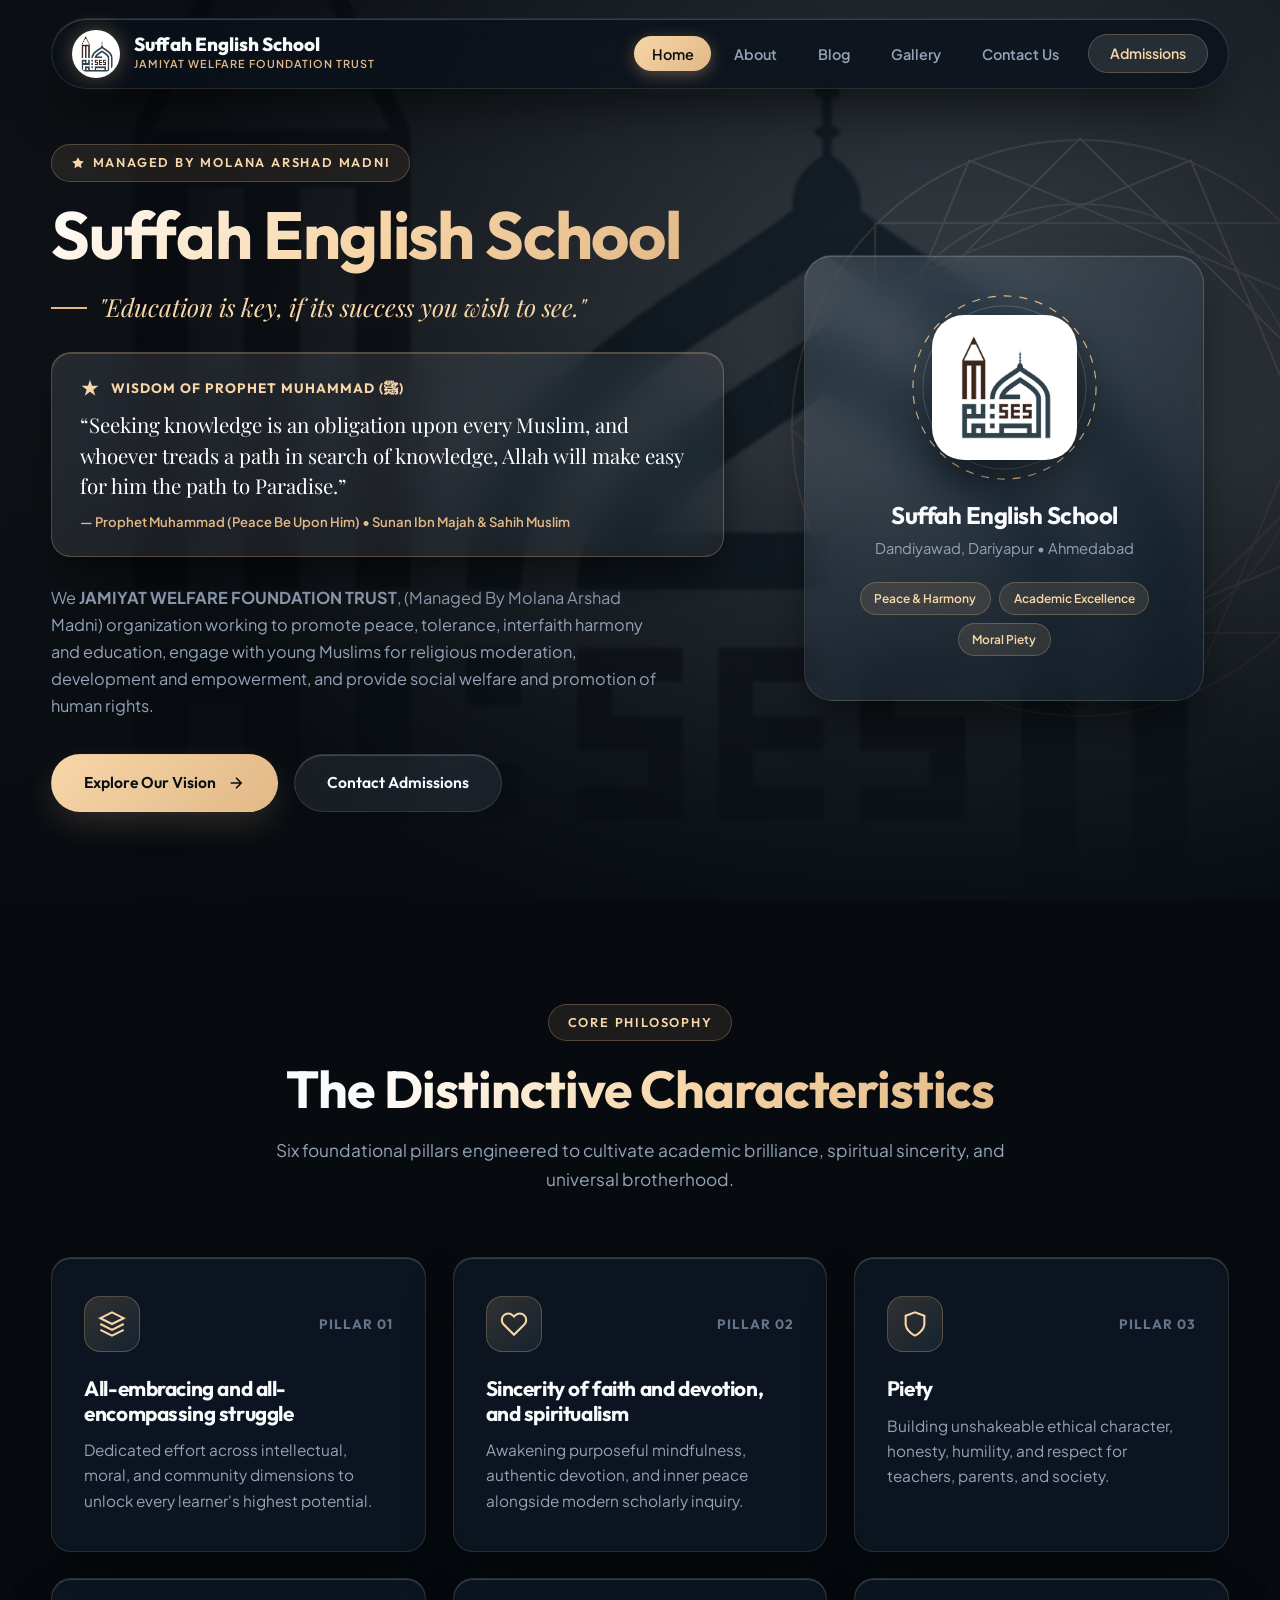
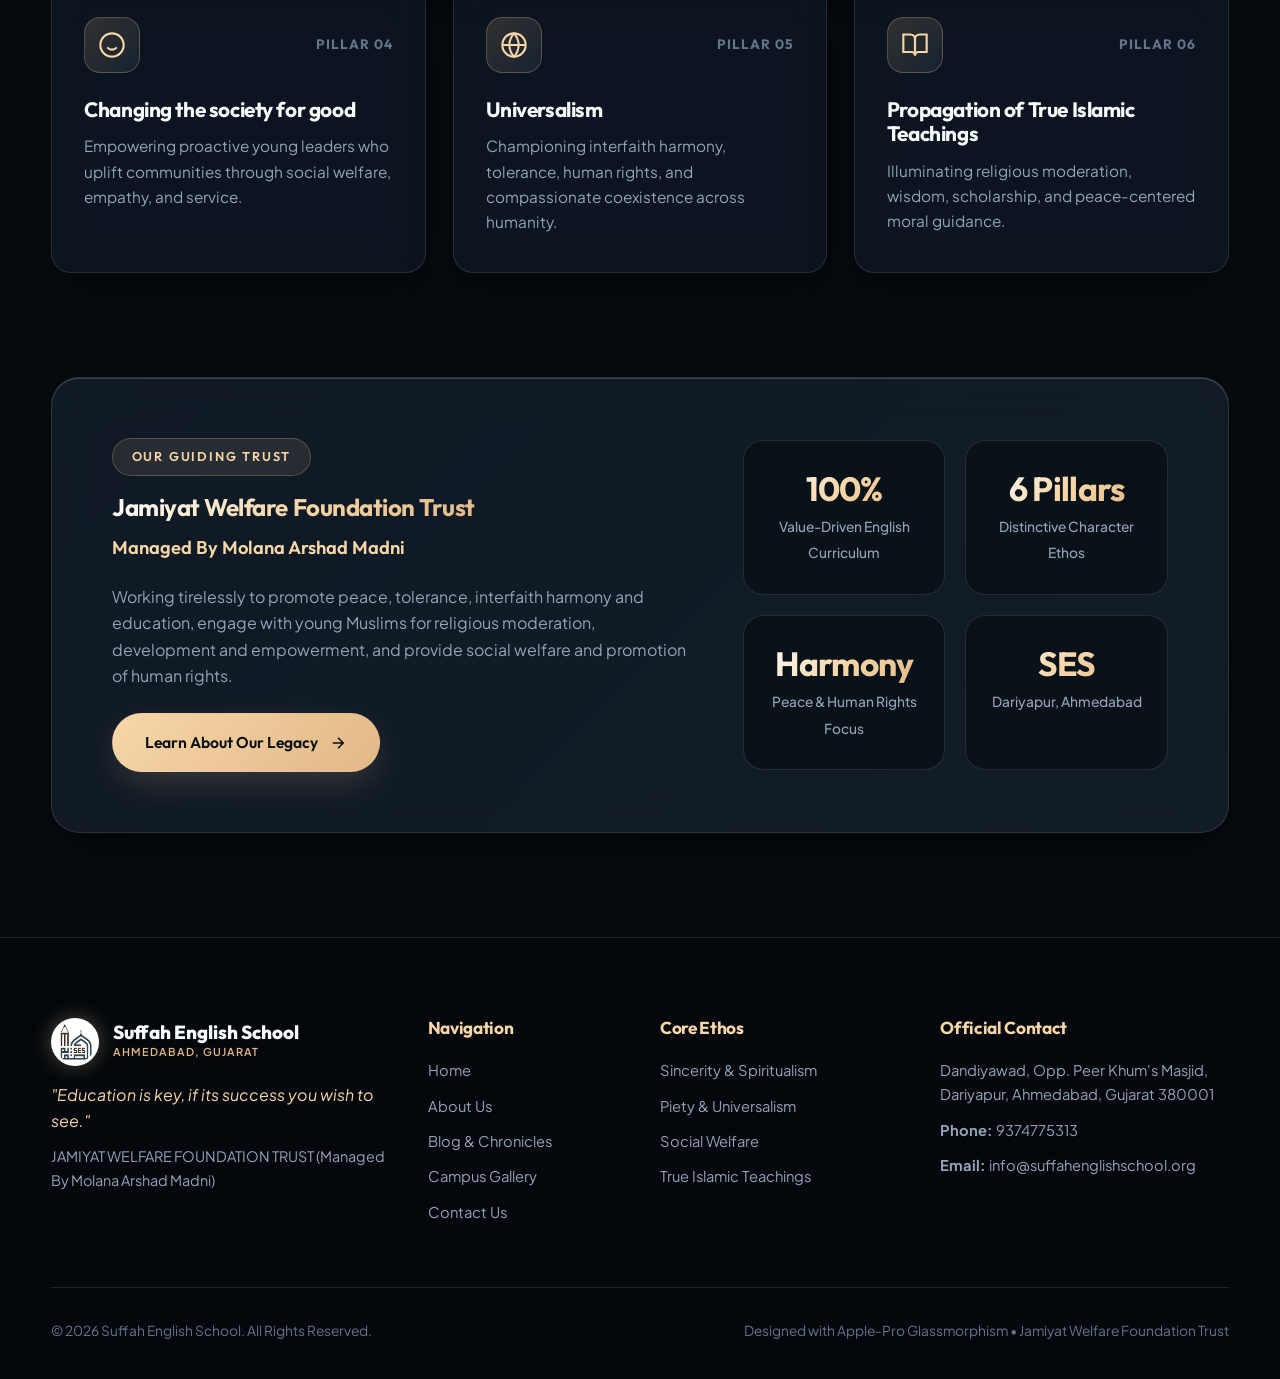
==== index.html @ 0a2c33a2 "first commit for demo" ====
<!DOCTYPE html>
<html lang="en">
<head>
  <meta charset="UTF-8" />
  <meta name="viewport" content="width=device-width, initial-scale=1.0" />
  <title>Suffah English School | Education is Key</title>
  <link rel="stylesheet" href="style.css" />
</head>
<body>

  <!-- Floating Apple-Pro Glass Island Header -->
  <header class="site-header">
    <div class="container">
      <nav class="nav-island">
        <a href="index.html" class="brand-logo">
          <div class="logo-frame">
            <img src="Logo.jpg" alt="Suffah English School Logo" />
          </div>
          <div class="brand-text">
            <span class="brand-name">Suffah English School</span>
            <span class="brand-tagline">Jamiyat Welfare Foundation Trust</span>
          </div>
        </a>

        <button class="hamburger" aria-label="Toggle Menu" aria-expanded="false">
          <span class="bar"></span>
          <span class="bar"></span>
          <span class="bar"></span>
        </button>

        <ul class="nav-menu">
          <li><a href="index.html" class="nav-link active">Home</a></li>
          <li><a href="about.html" class="nav-link">About</a></li>
          <li><a href="blog.html" class="nav-link">Blog</a></li>
          <li><a href="gallery.html" class="nav-link">Gallery</a></li>
          <li><a href="contact.html" class="nav-link">Contact Us</a></li>
          <li><a href="contact.html" class="nav-cta">Admissions</a></li>
        </ul>
      </nav>
    </div>
  </header>

  <!-- 4K Video Hero Section with Prophet Muhammad (ﷺ) Hadith -->
  <section class="hero-pro">
    <div class="hero-video-wrapper">
      <video class="hero-video" autoplay muted loop playsinline poster="Logo.jpg">
        <!-- High-definition atmospheric architectural/learning background video -->
        <source src="https://assets.mixkit.co/videos/preview/mixkit-student-turning-the-pages-of-a-book-in-the-library-4918-large.mp4" type="video/mp4" />
      </video>
      <div class="hero-video-overlay"></div>
    </div>

    <!-- Animated Sacred Islamic Geometric SVG Mandala -->
    <svg class="hero-svg-mandala" viewBox="0 0 200 200" fill="none" xmlns="http://www.w3.org/2000/svg">
      <g stroke="url(#goldGrad)" stroke-width="0.6">
        <circle cx="100" cy="100" r="90" />
        <circle cx="100" cy="100" r="70" />
        <rect x="36" y="36" width="128" height="128" transform="rotate(0 100 100)" />
        <rect x="36" y="36" width="128" height="128" transform="rotate(45 100 100)" />
        <rect x="36" y="36" width="128" height="128" transform="rotate(22.5 100 100)" />
        <rect x="36" y="36" width="128" height="128" transform="rotate(67.5 100 100)" />
        <circle cx="100" cy="100" r="38" />
      </g>
      <defs>
        <linearGradient id="goldGrad" x1="0" y1="0" x2="200" y2="200" gradientUnits="userSpaceOnUse">
          <stop stop-color="#F7D6A8" />
          <stop offset="1" stop-color="#43281C" />
        </linearGradient>
      </defs>
    </svg>

    <div class="container hero-container">
      <!-- Left Hero Content -->
      <div class="hero-content reveal">
        <span class="pro-badge">
          <svg width="14" height="14" viewBox="0 0 24 24" fill="currentColor"><path d="M12 2L15.09 8.26L22 9.27L17 14.14L18.18 21.02L12 17.77L5.82 21.02L7 14.14L2 9.27L8.91 8.26L12 2Z"/></svg>
          Managed By Molana Arshad Madni
        </span>

        <h1><span class="text-gradient-gold">Suffah English School</span></h1>
        <div class="hero-slogan">"Education is key, if its success you wish to see."</div>

        <!-- Prophet Muhammad (ﷺ) Glass Quote Showcase -->
        <div class="hadith-glass-card">
          <div class="hadith-header">
            <svg viewBox="0 0 24 24"><path d="M12 2l2.4 7.2h7.6l-6 4.8 2.4 7.2-6.4-4.8-6.4 4.8 2.4-7.2-6-4.8h7.6z"/></svg>
            Wisdom of Prophet Muhammad (ﷺ)
          </div>
          <blockquote class="hadith-quote">
            “Seeking knowledge is an obligation upon every Muslim, and whoever treads a path in search of knowledge, Allah will make easy for him the path to Paradise.”
          </blockquote>
          <div class="hadith-source">— Prophet Muhammad (Peace Be Upon Him) • Sunan Ibn Majah & Sahih Muslim</div>
        </div>

        <p class="hero-description">
          We <strong>JAMIYAT WELFARE FOUNDATION TRUST</strong>, (Managed By Molana Arshad Madni) organization working to promote peace, tolerance, interfaith harmony and education, engage with young Muslims for religious moderation, development and empowerment, and provide social welfare and promotion of human rights.
        </p>

        <div class="hero-actions">
          <a href="about.html" class="btn btn-gold">
            Explore Our Vision
            <svg viewBox="0 0 24 24" fill="none" stroke="currentColor" stroke-width="2"><path d="M5 12h14M12 5l7 7-7 7"/></svg>
          </a>
          <a href="contact.html" class="btn btn-glass">Contact Admissions</a>
        </div>
      </div>

      <!-- Right 3D Interactive Glass Emblem Card -->
      <div class="hero-visual-wrap reveal">
        <div class="pro-3d-card">
          <div class="emblem-halo">
            <svg class="emblem-ring-svg" viewBox="0 0 200 200" fill="none">
              <circle cx="100" cy="100" r="92" stroke="#E2B887" stroke-width="1.2" stroke-dasharray="8 8" />
              <circle cx="100" cy="100" r="82" stroke="rgba(255,255,255,0.2)" stroke-width="1" />
            </svg>
            <div class="emblem-logo-box">
              <img src="Logo.jpg" alt="Suffah English School Official Emblem" />
            </div>
          </div>
          <h3>Suffah English School</h3>
          <p>Dandiyawad, Dariyapur • Ahmedabad</p>
          <div class="pro-pill-row">
            <span class="pro-mini-pill">Peace & Harmony</span>
            <span class="pro-mini-pill">Academic Excellence</span>
            <span class="pro-mini-pill">Moral Piety</span>
          </div>
        </div>
      </div>
    </div>
  </section>

  <!-- Bento Grid: The 6 Distinctive Characteristics -->
  <section class="section-padding">
    <div class="container">
      <div class="section-header reveal">
        <span class="pro-badge">Core Philosophy</span>
        <h2>The <span class="text-gradient-gold">Distinctive Characteristics</span></h2>
        <p>Six foundational pillars engineered to cultivate academic brilliance, spiritual sincerity, and universal brotherhood.</p>
      </div>

      <div class="bento-grid">
        <!-- Card 1 -->
        <div class="bento-card reveal">
          <div>
            <div class="bento-top">
              <div class="svg-icon-box">
                <svg viewBox="0 0 24 24"><path d="M12 2L2 7l10 5 10-5-10-5zM2 17l10 5 10-5M2 12l10 5 10-5"/></svg>
              </div>
              <span class="bento-num">PILLAR 01</span>
            </div>
            <h3>All-embracing and all-encompassing struggle</h3>
            <p>Dedicated effort across intellectual, moral, and community dimensions to unlock every learner's highest potential.</p>
          </div>
        </div>

        <!-- Card 2 -->
        <div class="bento-card reveal">
          <div>
            <div class="bento-top">
              <div class="svg-icon-box">
                <svg viewBox="0 0 24 24"><path d="M20.84 4.61a5.5 5.5 0 0 0-7.78 0L12 5.67l-1.06-1.06a5.5 5.5 0 0 0-7.78 7.78l1.06 1.06L12 21.23l7.78-7.78 1.06-1.06a5.5 5.5 0 0 0 0-7.78z"/></svg>
              </div>
              <span class="bento-num">PILLAR 02</span>
            </div>
            <h3>Sincerity of faith and devotion, and spiritualism</h3>
            <p>Awakening purposeful mindfulness, authentic devotion, and inner peace alongside modern scholarly inquiry.</p>
          </div>
        </div>

        <!-- Card 3 -->
        <div class="bento-card reveal">
          <div>
            <div class="bento-top">
              <div class="svg-icon-box">
                <svg viewBox="0 0 24 24"><path d="M12 22s8-4 8-10V5l-8-3-8 3v7c0 6 8 10 8 10z"/></svg>
              </div>
              <span class="bento-num">PILLAR 03</span>
            </div>
            <h3>Piety</h3>
            <p>Building unshakeable ethical character, honesty, humility, and respect for teachers, parents, and society.</p>
          </div>
        </div>

        <!-- Card 4 -->
        <div class="bento-card reveal">
          <div>
            <div class="bento-top">
              <div class="svg-icon-box">
                <svg viewBox="0 0 24 24"><circle cx="12" cy="12" r="10"/><path d="M8 14s1.5 2 4 2 4-2 4-2M9 9h.01M15 9h.01"/></svg>
              </div>
              <span class="bento-num">PILLAR 04</span>
            </div>
            <h3>Changing the society for good</h3>
            <p>Empowering proactive young leaders who uplift communities through social welfare, empathy, and service.</p>
          </div>
        </div>

        <!-- Card 5 -->
        <div class="bento-card reveal">
          <div>
            <div class="bento-top">
              <div class="svg-icon-box">
                <svg viewBox="0 0 24 24"><circle cx="12" cy="12" r="10"/><line x1="2" y1="12" x2="22" y2="12"/><path d="M12 2a15.3 15.3 0 0 1 4 10 15.3 15.3 0 0 1-4 10 15.3 15.3 0 0 1-4-10 15.3 15.3 0 0 1 4-10z"/></svg>
              </div>
              <span class="bento-num">PILLAR 05</span>
            </div>
            <h3>Universalism</h3>
            <p>Championing interfaith harmony, tolerance, human rights, and compassionate coexistence across humanity.</p>
          </div>
        </div>

        <!-- Card 6 -->
        <div class="bento-card reveal">
          <div>
            <div class="bento-top">
              <div class="svg-icon-box">
                <svg viewBox="0 0 24 24"><path d="M2 3h6a4 4 0 0 1 4 4v14a3 3 0 0 0-3-3H2z"/><path d="M22 3h-6a4 4 0 0 0-4 4v14a3 3 0 0 1 3-3h7z"/></svg>
              </div>
              <span class="bento-num">PILLAR 06</span>
            </div>
            <h3>Propagation of True Islamic Teachings</h3>
            <p>Illuminating religious moderation, wisdom, scholarship, and peace-centered moral guidance.</p>
          </div>
        </div>
      </div>
    </div>
  </section>

  <!-- Foundation Glass Showcase -->
  <section class="section-padding" style="padding-top: 0;">
    <div class="container">
      <div class="trust-glass-panel reveal">
        <div>
          <span class="pro-badge">Our Guiding Trust</span>
          <h2><span class="text-gradient-gold">Jamiyat Welfare Foundation Trust</span></h2>
          <div class="trust-lead">Managed By Molana Arshad Madni</div>
          <p>
            Working tirelessly to promote peace, tolerance, interfaith harmony and education, engage with young Muslims for religious moderation, development and empowerment, and provide social welfare and promotion of human rights.
          </p>
          <a href="about.html" class="btn btn-gold">
            Learn About Our Legacy
            <svg viewBox="0 0 24 24" fill="none" stroke="currentColor" stroke-width="2"><path d="M5 12h14M12 5l7 7-7 7"/></svg>
          </a>
        </div>

        <div class="stats-bento">
          <div class="stat-glass-box">
            <h4 class="text-gradient-gold">100%</h4>
            <span>Value-Driven English Curriculum</span>
          </div>
          <div class="stat-glass-box">
            <h4 class="text-gradient-gold">6 Pillars</h4>
            <span>Distinctive Character Ethos</span>
          </div>
          <div class="stat-glass-box">
            <h4 class="text-gradient-gold">Harmony</h4>
            <span>Peace & Human Rights Focus</span>
          </div>
          <div class="stat-glass-box">
            <h4 class="text-gradient-gold">SES</h4>
            <span>Dariyapur, Ahmedabad</span>
          </div>
        </div>
      </div>
    </div>
  </section>

  <!-- Footer -->
  <footer class="site-footer">
    <div class="container">
      <div class="footer-grid">
        <div>
          <a href="index.html" class="brand-logo" style="margin-bottom: 1rem;">
            <div class="logo-frame">
              <img src="Logo.jpg" alt="Suffah English School Logo" />
            </div>
            <div class="brand-text">
              <span class="brand-name">Suffah English School</span>
              <span class="brand-tagline">Ahmedabad, Gujarat</span>
            </div>
          </a>
          <p style="color: var(--gold-bright); font-style: italic; margin-bottom: 0.65rem;">
            "Education is key, if its success you wish to see."
          </p>
          <p style="color: var(--text-secondary); font-size: 0.9rem;">
            JAMIYAT WELFARE FOUNDATION TRUST (Managed By Molana Arshad Madni)
          </p>
        </div>

        <div class="footer-col">
          <h4>Navigation</h4>
          <ul class="footer-links">
            <li><a href="index.html">Home</a></li>
            <li><a href="about.html">About Us</a></li>
            <li><a href="blog.html">Blog & Chronicles</a></li>
            <li><a href="gallery.html">Campus Gallery</a></li>
            <li><a href="contact.html">Contact Us</a></li>
          </ul>
        </div>

        <div class="footer-col">
          <h4>Core Ethos</h4>
          <ul class="footer-links">
            <li><a href="about.html">Sincerity & Spiritualism</a></li>
            <li><a href="about.html">Piety & Universalism</a></li>
            <li><a href="about.html">Social Welfare</a></li>
            <li><a href="about.html">True Islamic Teachings</a></li>
          </ul>
        </div>

        <div class="footer-col">
          <h4>Official Contact</h4>
          <ul class="footer-contact">
            <li>Dandiyawad, Opp. Peer Khum's Masjid, Dariyapur, Ahmedabad, Gujarat 380001</li>
            <li><strong>Phone:</strong> <a href="tel:9374775313">9374775313</a></li>
            <li><strong>Email:</strong> <a href="mailto:info@suffahenglishschool.org">info@suffahenglishschool.org</a></li>
          </ul>
        </div>
      </div>

      <div class="footer-bottom">
        <span>&copy; 2026 Suffah English School. All Rights Reserved.</span>
        <span>Designed with Apple-Pro Glassmorphism • Jamiyat Welfare Foundation Trust</span>
      </div>
    </div>
  </footer>

  <script src="script.js"></script>
</body>
</html>
---- style.css ----
/* ==========================================================================
   SUFFAH ENGLISH SCHOOL — APPLE PRO GLASSMORPHISM & SVG EDITION (style.css)
   Palette: Deep Obsidian Slate (#070B10), Logo Slate (#2C3E4C),
            Warm Mahogany (#43281C), Liquid Gold (#E2B887)
   ========================================================================== */

@import url('https://fonts.googleapis.com/css2?family=Outfit:wght@300;400;500;600;700;800&family=Plus+Jakarta+Sans:wght@400;500;600;700&family=Playfair+Display:ital,wght@0,600;1,500;1,600&display=swap');

:root {
  /* Core Apple Pro Dark & Brand Palette */
  --bg-obsidian: #070B10;
  --bg-deep-slate: #0D151E;
  --bg-surface: #131E2A;
  --brand-slate: #2C3E4C;
  --brand-brown: #43281C;
  --gold-primary: #E2B887;
  --gold-bright: #F7D6A8;
  --cyan-glow: #38BDF8;

  /* Typography Colors */
  --text-primary: #F8FAFC;
  --text-secondary: #94A3B8;
  --text-muted: #64748B;

  /* Apple Pro Glassmorphism Tokens */
  --glass-bg: rgba(19, 30, 42, 0.55);
  --glass-bg-heavy: rgba(11, 18, 26, 0.82);
  --glass-border: rgba(255, 255, 255, 0.11);
  --glass-border-gold: rgba(226, 184, 135, 0.28);
  --glass-highlight: inset 0 1px 0 0 rgba(255, 255, 255, 0.18);
  --blur-pro: blur(24px) saturate(180%);

  /* Shadows & Radii */
  --shadow-pro: 0 25px 50px -12px rgba(0, 0, 0, 0.65);
  --shadow-gold: 0 12px 35px -5px rgba(226, 184, 135, 0.22);
  --radius-sm: 12px;
  --radius-md: 20px;
  --radius-lg: 28px;
  --radius-pill: 9999px;

  --ease-apple: cubic-bezier(0.16, 1, 0.3, 1);
  --container: 1280px;
}

/* Base Reset */
*, *::before, *::after {
  box-sizing: border-box;
  margin: 0;
  padding: 0;
}

html {
  scroll-behavior: smooth;
  font-size: 16px;
  background-color: var(--bg-obsidian);
  color: var(--text-primary);
}

body {
  font-family: 'Plus Jakarta Sans', -apple-system, BlinkMacSystemFont, sans-serif;
  background-color: var(--bg-obsidian);
  color: var(--text-primary);
  line-height: 1.65;
  overflow-x: hidden;
  min-height: 100vh;
  display: flex;
  flex-direction: column;
  position: relative;
}

/* Ambient Animated Mesh Gradient Background */
body::before {
  content: '';
  position: fixed;
  inset: 0;
  background:
    radial-gradient(circle at 15% 20%, rgba(44, 62, 76, 0.28) 0%, transparent 45%),
    radial-gradient(circle at 85% 75%, rgba(67, 40, 28, 0.28) 0%, transparent 45%),
    radial-gradient(circle at 50% 50%, rgba(226, 184, 135, 0.05) 0%, transparent 60%);
  pointer-events: none;
  z-index: -1;
}

h1, h2, h3, h4, h5, h6 {
  font-family: 'Outfit', sans-serif;
  font-weight: 700;
  line-height: 1.18;
  letter-spacing: -0.02em;
  color: var(--text-primary);
}

a {
  text-decoration: none;
  color: inherit;
  transition: all 0.35s var(--ease-apple);
}

ul {
  list-style: none;
}

img {
  max-width: 100%;
  display: block;
}

.container {
  width: 92%;
  max-width: var(--container);
  margin: 0 auto;
}

.section-padding {
  padding: 6.5rem 0;
  position: relative;
}

/* Metallic Gradient Text Utility */
.text-gradient-gold {
  background: linear-gradient(135deg, #FFFFFF 0%, var(--gold-bright) 50%, var(--gold-primary) 100%);
  -webkit-background-clip: text;
  -webkit-text-fill-color: transparent;
  background-clip: text;
}

/* Section Headers */
.section-header {
  text-align: center;
  max-width: 760px;
  margin: 0 auto 4rem;
}

.pro-badge {
  display: inline-flex;
  align-items: center;
  gap: 0.5rem;
  padding: 0.45rem 1.15rem;
  border-radius: var(--radius-pill);
  background: rgba(226, 184, 135, 0.1);
  border: 1px solid var(--glass-border-gold);
  color: var(--gold-bright);
  font-family: 'Outfit', sans-serif;
  font-size: 0.8rem;
  font-weight: 600;
  text-transform: uppercase;
  letter-spacing: 1.8px;
  margin-bottom: 1.1rem;
  backdrop-filter: blur(12px);
}

.section-header h2 {
  font-size: clamp(2.1rem, 4.2vw, 3.25rem);
  margin-bottom: 1rem;
}

.section-header p {
  color: var(--text-secondary);
  font-size: 1.08rem;
}

/* Buttons */
.btn {
  display: inline-flex;
  align-items: center;
  justify-content: center;
  gap: 0.65rem;
  padding: 0.95rem 2rem;
  border-radius: var(--radius-pill);
  font-family: 'Outfit', sans-serif;
  font-weight: 600;
  font-size: 0.98rem;
  cursor: pointer;
  transition: all 0.4s var(--ease-apple);
  border: 1px solid transparent;
  position: relative;
  overflow: hidden;
}

.btn svg {
  width: 18px;
  height: 18px;
  transition: transform 0.35s var(--ease-apple);
}

.btn:hover svg {
  transform: translateX(4px);
}

.btn-gold {
  background: linear-gradient(135deg, var(--gold-bright) 0%, var(--gold-primary) 100%);
  color: #090D14;
  box-shadow: var(--shadow-gold);
}

.btn-gold:hover {
  transform: translateY(-3px) scale(1.02);
  box-shadow: 0 18px 40px -5px rgba(226, 184, 135, 0.45);
}

.btn-glass {
  background: rgba(255, 255, 255, 0.08);
  backdrop-filter: var(--blur-pro);
  -webkit-backdrop-filter: var(--blur-pro);
  color: var(--text-primary);
  border-color: var(--glass-border);
  box-shadow: var(--glass-highlight);
}

.btn-glass:hover {
  background: rgba(255, 255, 255, 0.16);
  border-color: var(--gold-primary);
  transform: translateY(-3px);
}

/* ==========================================================================
   FLOATING APPLE-PRO GLASS ISLAND HEADER
   ========================================================================== */
.site-header {
  position: fixed;
  top: 1.15rem;
  left: 0;
  right: 0;
  z-index: 1000;
  transition: all 0.45s var(--ease-apple);
}

.site-header.scrolled {
  top: 0.55rem;
}

.nav-island {
  display: flex;
  align-items: center;
  justify-content: space-between;
  padding: 0.65rem 1.25rem;
  background: var(--glass-bg-heavy);
  backdrop-filter: var(--blur-pro);
  -webkit-backdrop-filter: var(--blur-pro);
  border: 1px solid var(--glass-border);
  box-shadow: var(--shadow-pro), var(--glass-highlight);
  border-radius: var(--radius-pill);
  transition: all 0.4s var(--ease-apple);
}

.brand-logo {
  display: flex;
  align-items: center;
  gap: 0.85rem;
}

.logo-frame {
  width: 48px;
  height: 48px;
  border-radius: 50%;
  background: #FFFFFF;
  padding: 3px;
  display: flex;
  align-items: center;
  justify-content: center;
  box-shadow: 0 0 20px rgba(226, 184, 135, 0.35);
  transition: transform 0.4s var(--ease-apple);
  flex-shrink: 0;
}

.brand-logo:hover .logo-frame {
  transform: rotate(-5deg) scale(1.06);
}

.logo-frame img {
  width: 100%;
  height: 100%;
  object-fit: contain;
  border-radius: 50%;
}

.brand-text {
  display: flex;
  flex-direction: column;
}

.brand-name {
  font-family: 'Outfit', sans-serif;
  font-size: 1.18rem;
  font-weight: 800;
  color: var(--text-primary);
  line-height: 1.1;
}

.brand-tagline {
  font-size: 0.68rem;
  color: var(--gold-primary);
  text-transform: uppercase;
  letter-spacing: 1px;
  font-weight: 600;
}

.nav-menu {
  display: flex;
  align-items: center;
  gap: 0.35rem;
}

.nav-link {
  padding: 0.55rem 1.1rem;
  border-radius: var(--radius-pill);
  font-size: 0.9rem;
  font-weight: 600;
  color: var(--text-secondary);
  position: relative;
}

.nav-link:hover {
  color: var(--text-primary);
  background: rgba(255, 255, 255, 0.06);
}

.nav-link.active {
  color: #090D14;
  background: linear-gradient(135deg, var(--gold-bright), var(--gold-primary));
  box-shadow: 0 4px 16px rgba(226, 184, 135, 0.35);
}

.nav-cta {
  margin-left: 0.4rem;
  padding: 0.58rem 1.3rem;
  border-radius: var(--radius-pill);
  background: rgba(255, 255, 255, 0.1);
  border: 1px solid var(--glass-border-gold);
  color: var(--gold-bright) !important;
  font-weight: 600;
  font-size: 0.88rem;
}

.nav-cta:hover {
  background: var(--gold-primary);
  color: #090D14 !important;
}

/* Hamburger Toggle */
.hamburger {
  display: none;
  flex-direction: column;
  justify-content: space-between;
  width: 28px;
  height: 18px;
  background: transparent;
  border: none;
  cursor: pointer;
  z-index: 1005;
  margin-right: 0.4rem;
}

.hamburger .bar {
  width: 100%;
  height: 2.5px;
  background-color: var(--gold-bright);
  border-radius: 4px;
  transition: all 0.35s var(--ease-apple);
}

/* ==========================================================================
   4K VIDEO CINEMATIC HERO + PROPHET MUHAMMAD (ﷺ) QUOTE GLASS CARD
   ========================================================================== */
.hero-pro {
  position: relative;
  min-height: 100vh;
  display: flex;
  align-items: center;
  padding: 9rem 0 5.5rem;
  overflow: hidden;
}

/* 4K Background Video Container */
.hero-video-wrapper {
  position: absolute;
  inset: 0;
  z-index: 0;
  overflow: hidden;
}

.hero-video {
  width: 100%;
  height: 100%;
  object-fit: cover;
  transform: scale(1.04);
  filter: saturate(1.15) contrast(1.05) brightness(0.45);
}

.hero-video-overlay {
  position: absolute;
  inset: 0;
  background:
    radial-gradient(circle at 75% 35%, rgba(44, 62, 76, 0.35) 0%, rgba(7, 11, 16, 0.88) 70%),
    linear-gradient(180deg, rgba(7, 11, 16, 0.65) 0%, rgba(7, 11, 16, 0.45) 50%, var(--bg-obsidian) 100%);
  z-index: 1;
}

/* Animated Sacred SVG Geometry in Hero Background */
.hero-svg-mandala {
  position: absolute;
  right: -120px;
  top: 12%;
  width: 640px;
  height: 640px;
  opacity: 0.14;
  z-index: 1;
  pointer-events: none;
  animation: spinSlow 65s linear infinite;
}

@keyframes spinSlow {
  from { transform: rotate(0deg); }
  to { transform: rotate(360deg); }
}

.hero-container {
  position: relative;
  z-index: 2;
  display: grid;
  grid-template-columns: 1.2fr 0.8fr;
  gap: 3.5rem;
  align-items: center;
}

.hero-content h1 {
  font-size: clamp(2.5rem, 5.2vw, 4.35rem);
  margin-bottom: 1rem;
  line-height: 1.08;
}

.hero-slogan {
  font-family: 'Playfair Display', serif;
  font-style: italic;
  font-size: clamp(1.2rem, 2.2vw, 1.55rem);
  color: var(--gold-bright);
  margin-bottom: 1.5rem;
  display: flex;
  align-items: center;
  gap: 0.75rem;
}

.hero-slogan::before {
  content: '';
  width: 36px;
  height: 2px;
  background: var(--gold-primary);
  display: inline-block;
}

/* Prophet Muhammad (ﷺ) Glass Quote Showcase */
.hadith-glass-card {
  position: relative;
  background: linear-gradient(135deg, rgba(255, 255, 255, 0.1) 0%, rgba(226, 184, 135, 0.06) 100%);
  backdrop-filter: var(--blur-pro);
  -webkit-backdrop-filter: var(--blur-pro);
  border: 1px solid var(--glass-border-gold);
  box-shadow: var(--shadow-pro), var(--glass-highlight);
  border-radius: var(--radius-md);
  padding: 1.5rem 1.75rem;
  margin-bottom: 1.75rem;
  overflow: hidden;
}

.hadith-header {
  display: flex;
  align-items: center;
  gap: 0.65rem;
  margin-bottom: 0.65rem;
  color: var(--gold-bright);
  font-family: 'Outfit', sans-serif;
  font-weight: 700;
  font-size: 0.85rem;
  letter-spacing: 1px;
  text-transform: uppercase;
}

.hadith-header svg {
  width: 20px;
  height: 20px;
  fill: var(--gold-bright);
  animation: pulseGlow 3s ease-in-out infinite;
}

@keyframes pulseGlow {
  0%, 100% { transform: scale(1); opacity: 0.9; }
  50% { transform: scale(1.15); opacity: 1; }
}

.hadith-quote {
  font-family: 'Playfair Display', serif;
  font-size: clamp(1.08rem, 1.8vw, 1.28rem);
  color: #FFFFFF;
  line-height: 1.5;
  margin-bottom: 0.55rem;
}

.hadith-source {
  font-size: 0.82rem;
  color: var(--gold-primary);
  font-weight: 600;
}

.hero-description {
  color: var(--text-secondary);
  font-size: 1.02rem;
  margin-bottom: 2.1rem;
  max-width: 620px;
}

.hero-actions {
  display: flex;
  flex-wrap: wrap;
  gap: 1rem;
}

/* 3D Interactive Glass Emblem Showcase (Right Column) */
.hero-visual-wrap {
  display: flex;
  justify-content: center;
  perspective: 1200px;
}

.pro-3d-card {
  position: relative;
  width: 100%;
  max-width: 400px;
  background: linear-gradient(145deg, rgba(255, 255, 255, 0.12) 0%, rgba(19, 30, 42, 0.65) 100%);
  backdrop-filter: var(--blur-pro);
  -webkit-backdrop-filter: var(--blur-pro);
  border: 1px solid var(--glass-border);
  box-shadow: var(--shadow-pro), var(--glass-highlight);
  border-radius: var(--radius-lg);
  padding: 2.75rem 2.25rem;
  text-align: center;
  transform-style: preserve-3d;
  transition: transform 0.2s ease-out, border-color 0.4s ease;
}

.pro-3d-card:hover {
  border-color: var(--gold-primary);
}

.emblem-halo {
  position: relative;
  width: 175px;
  height: 175px;
  margin: 0 auto 1.65rem;
  display: flex;
  align-items: center;
  justify-content: center;
}

.emblem-ring-svg {
  position: absolute;
  inset: -12px;
  width: calc(100% + 24px);
  height: calc(100% + 24px);
  animation: spinSlow 28s linear infinite;
}

.emblem-logo-box {
  width: 145px;
  height: 145px;
  background: #FFFFFF;
  border-radius: 32px;
  padding: 12px;
  box-shadow: 0 20px 40px rgba(0, 0, 0, 0.45);
  display: flex;
  align-items: center;
  justify-content: center;
  transform: translateZ(35px);
}

.emblem-logo-box img {
  width: 100%;
  height: 100%;
  object-fit: contain;
}

.pro-3d-card h3 {
  font-size: 1.5rem;
  margin-bottom: 0.4rem;
  transform: translateZ(25px);
}

.pro-3d-card p {
  color: var(--text-secondary);
  font-size: 0.92rem;
  margin-bottom: 1.35rem;
  transform: translateZ(20px);
}

.pro-pill-row {
  display: flex;
  justify-content: center;
  gap: 0.5rem;
  flex-wrap: wrap;
  transform: translateZ(25px);
}

.pro-mini-pill {
  font-size: 0.75rem;
  padding: 0.35rem 0.85rem;
  border-radius: var(--radius-pill);
  background: rgba(226, 184, 135, 0.12);
  border: 1px solid var(--glass-border-gold);
  color: var(--gold-bright);
  font-weight: 600;
}

/* ==========================================================================
   INNER PAGE GLASS HERO BANNERS
   ========================================================================== */
.page-hero {
  position: relative;
  padding: 10rem 0 4.5rem;
  text-align: center;
  overflow: hidden;
  background:
    radial-gradient(circle at 50% 0%, rgba(226, 184, 135, 0.16) 0%, transparent 60%),
    linear-gradient(180deg, var(--bg-deep-slate) 0%, var(--bg-obsidian) 100%);
  border-bottom: 1px solid var(--glass-border);
}

.page-hero h1 {
  font-size: clamp(2.3rem, 4.8vw, 3.6rem);
  margin-bottom: 0.85rem;
}

.page-hero p {
  color: var(--text-secondary);
  font-size: 1.12rem;
  max-width: 680px;
  margin: 0 auto;
}

/* ==========================================================================
   APPLE BENTO GRID — THE DISTINCTIVE CHARACTERISTICS (WITH SPOTLIGHT GLOW)
   ========================================================================== */
.bento-grid {
  display: grid;
  grid-template-columns: repeat(3, 1fr);
  gap: 1.65rem;
}

.bento-card {
  position: relative;
  background: var(--glass-bg);
  backdrop-filter: var(--blur-pro);
  -webkit-backdrop-filter: var(--blur-pro);
  border: 1px solid var(--glass-border);
  box-shadow: var(--shadow-pro), var(--glass-highlight);
  border-radius: var(--radius-md);
  padding: 2.35rem 2rem;
  overflow: hidden;
  transition: transform 0.45s var(--ease-apple), border-color 0.45s var(--ease-apple);
  display: flex;
  flex-direction: column;
  justify-content: space-between;
}

/* Dynamic Mouse Spotlight Effect */
.bento-card::before {
  content: '';
  position: absolute;
  inset: 0;
  background: radial-gradient(
    500px circle at var(--mouse-x, 50%) var(--mouse-y, 50%),
    rgba(226, 184, 135, 0.14),
    transparent 40%
  );
  opacity: 0;
  transition: opacity 0.4s ease;
  pointer-events: none;
}

.bento-card:hover::before {
  opacity: 1;
}

.bento-card:hover {
  transform: translateY(-8px);
  border-color: var(--glass-border-gold);
}

.bento-top {
  display: flex;
  align-items: center;
  justify-content: space-between;
  margin-bottom: 1.5rem;
}

.svg-icon-box {
  width: 56px;
  height: 56px;
  border-radius: 16px;
  background: linear-gradient(135deg, rgba(226, 184, 135, 0.18), rgba(44, 62, 76, 0.35));
  border: 1px solid var(--glass-border-gold);
  display: flex;
  align-items: center;
  justify-content: center;
  color: var(--gold-bright);
}

.svg-icon-box svg {
  width: 28px;
  height: 28px;
  stroke: var(--gold-bright);
  stroke-width: 1.8;
  fill: none;
}

.bento-num {
  font-family: 'Outfit', sans-serif;
  font-size: 0.85rem;
  font-weight: 700;
  color: var(--text-muted);
  letter-spacing: 1px;
}

.bento-card h3 {
  font-size: 1.3rem;
  margin-bottom: 0.75rem;
}

.bento-card p {
  color: var(--text-secondary);
  font-size: 0.96rem;
}

/* ==========================================================================
   TRUST & FOUNDATION GLASS SHOWCASE
   ========================================================================== */
.trust-glass-panel {
  background: linear-gradient(135deg, rgba(19, 30, 42, 0.78) 0%, rgba(44, 62, 76, 0.35) 100%);
  backdrop-filter: var(--blur-pro);
  -webkit-backdrop-filter: var(--blur-pro);
  border: 1px solid var(--glass-border);
  box-shadow: var(--shadow-pro), var(--glass-highlight);
  border-radius: var(--radius-lg);
  padding: 3.75rem;
  display: grid;
  grid-template-columns: 1.15fr 0.85fr;
  gap: 3.5rem;
  align-items: center;
  position: relative;
  overflow: hidden;
}

.trust-lead {
  color: var(--gold-bright);
  font-family: 'Outfit', sans-serif;
  font-size: 1.15rem;
  font-weight: 600;
  margin: 0.75rem 0 1.25rem;
}

.trust-glass-panel p {
  color: var(--text-secondary);
  margin-bottom: 1.5rem;
}

.stats-bento {
  display: grid;
  grid-template-columns: repeat(2, 1fr);
  gap: 1.25rem;
}

.stat-glass-box {
  background: rgba(7, 11, 16, 0.55);
  border: 1px solid var(--glass-border);
  border-radius: var(--radius-md);
  padding: 1.75rem 1.25rem;
  text-align: center;
  transition: all 0.35s var(--ease-apple);
}

.stat-glass-box:hover {
  border-color: var(--gold-primary);
  transform: translateY(-4px);
}

.stat-glass-box h4 {
  font-size: 2.1rem;
  margin-bottom: 0.3rem;
}

.stat-glass-box span {
  font-size: 0.86rem;
  color: var(--text-secondary);
  font-weight: 500;
}

/* ==========================================================================
   BLOG CARDS & GALLERY INTERACTIVE GRID
   ========================================================================== */
.blog-grid {
  display: grid;
  grid-template-columns: repeat(auto-fill, minmax(340px, 1fr));
  gap: 2rem;
}

.blog-glass-card {
  background: var(--glass-bg);
  backdrop-filter: var(--blur-pro);
  border: 1px solid var(--glass-border);
  border-radius: var(--radius-md);
  overflow: hidden;
  transition: all 0.4s var(--ease-apple);
  display: flex;
  flex-direction: column;
}

.blog-glass-card:hover {
  transform: translateY(-8px);
  border-color: var(--gold-primary);
  box-shadow: var(--shadow-pro);
}

.blog-visual {
  height: 210px;
  background: linear-gradient(135deg, var(--brand-slate) 0%, var(--brand-brown) 100%);
  position: relative;
  display: flex;
  align-items: center;
  justify-content: center;
  padding: 1.75rem;
  text-align: center;
  overflow: hidden;
}

.blog-visual svg {
  position: absolute;
  width: 200px;
  height: 200px;
  opacity: 0.12;
  stroke: #fff;
}

.blog-tag {
  position: absolute;
  top: 1rem;
  left: 1rem;
  padding: 0.35rem 0.9rem;
  border-radius: var(--radius-pill);
  background: rgba(7, 11, 16, 0.75);
  border: 1px solid var(--glass-border-gold);
  color: var(--gold-bright);
  font-size: 0.75rem;
  font-weight: 700;
}

.blog-visual h4 {
  position: relative;
  z-index: 1;
  font-family: 'Playfair Display', serif;
  font-style: italic;
  font-size: 1.2rem;
  color: #fff;
}

.blog-content {
  padding: 1.85rem;
  display: flex;
  flex-direction: column;
  flex-grow: 1;
}

.blog-date {
  font-size: 0.8rem;
  color: var(--gold-primary);
  margin-bottom: 0.55rem;
  font-weight: 600;
}

.blog-content h3 {
  font-size: 1.28rem;
  margin-bottom: 0.75rem;
}

.blog-content p {
  color: var(--text-secondary);
  font-size: 0.95rem;
  margin-bottom: 1.5rem;
  flex-grow: 1;
}

.pro-link {
  display: inline-flex;
  align-items: center;
  gap: 0.45rem;
  color: var(--gold-bright);
  font-weight: 700;
  font-size: 0.92rem;
}

.pro-link:hover {
  gap: 0.75rem;
}

/* Gallery Filter Buttons & Cards */
.filter-bar {
  display: flex;
  justify-content: center;
  flex-wrap: wrap;
  gap: 0.65rem;
  margin-bottom: 3rem;
}

.filter-btn {
  padding: 0.6rem 1.4rem;
  border-radius: var(--radius-pill);
  background: var(--glass-bg);
  border: 1px solid var(--glass-border);
  color: var(--text-secondary);
  font-family: 'Outfit', sans-serif;
  font-weight: 600;
  font-size: 0.9rem;
  cursor: pointer;
  transition: all 0.35s var(--ease-apple);
}

.filter-btn.active,
.filter-btn:hover {
  background: linear-gradient(135deg, var(--gold-bright), var(--gold-primary));
  color: #090D14;
  border-color: transparent;
  box-shadow: var(--shadow-gold);
}

.gallery-grid {
  display: grid;
  grid-template-columns: repeat(auto-fill, minmax(320px, 1fr));
  gap: 1.65rem;
}

.gallery-card {
  position: relative;
  height: 280px;
  border-radius: var(--radius-md);
  overflow: hidden;
  border: 1px solid var(--glass-border);
  background: linear-gradient(135deg, #16222F 0%, #2C3E4C 55%, #43281C 100%);
  cursor: pointer;
  transition: all 0.45s var(--ease-apple);
}

.gallery-card:hover {
  transform: translateY(-6px) scale(1.01);
  border-color: var(--gold-primary);
  box-shadow: var(--shadow-pro);
}

.gallery-art {
  width: 100%;
  height: 100%;
  display: flex;
  flex-direction: column;
  align-items: center;
  justify-content: center;
  padding: 2rem;
  text-align: center;
  transition: transform 0.6s var(--ease-apple);
}

.gallery-card:hover .gallery-art {
  transform: scale(1.08);
}

.gallery-overlay {
  position: absolute;
  inset: 0;
  background: linear-gradient(180deg, transparent 35%, rgba(7, 11, 16, 0.92) 100%);
  display: flex;
  flex-direction: column;
  justify-content: flex-end;
  padding: 1.65rem;
}

.gallery-overlay span {
  font-size: 0.75rem;
  text-transform: uppercase;
  letter-spacing: 1.4px;
  color: var(--gold-bright);
  font-weight: 700;
  margin-bottom: 0.25rem;
}

/* ==========================================================================
   CONTACT PAGE GLASS PANELS & FORM
   ========================================================================== */
.contact-grid {
  display: grid;
  grid-template-columns: 1fr 1.25fr;
  gap: 2.5rem;
  align-items: start;
}

.contact-glass-panel {
  background: var(--glass-bg);
  backdrop-filter: var(--blur-pro);
  -webkit-backdrop-filter: var(--blur-pro);
  border: 1px solid var(--glass-border);
  box-shadow: var(--shadow-pro), var(--glass-highlight);
  border-radius: var(--radius-lg);
  padding: 2.85rem;
}

.contact-item-list {
  display: flex;
  flex-direction: column;
  gap: 1.65rem;
  margin-top: 2rem;
}

.contact-row {
  display: flex;
  gap: 1.1rem;
  align-items: flex-start;
}

.contact-svg-icon {
  width: 48px;
  height: 48px;
  border-radius: 14px;
  background: rgba(226, 184, 135, 0.12);
  border: 1px solid var(--glass-border-gold);
  display: flex;
  align-items: center;
  justify-content: center;
  flex-shrink: 0;
  color: var(--gold-bright);
}

.contact-svg-icon svg {
  width: 22px;
  height: 22px;
  stroke: var(--gold-bright);
  fill: none;
  stroke-width: 1.8;
}

.contact-row h4 {
  font-size: 1.02rem;
  margin-bottom: 0.25rem;
}

.contact-row p,
.contact-row a {
  color: var(--text-secondary);
  font-size: 0.95rem;
}

.contact-row a:hover {
  color: var(--gold-bright);
}

.form-grid {
  display: grid;
  grid-template-columns: 1fr 1fr;
  gap: 1.25rem;
}

.form-group {
  margin-bottom: 1.25rem;
}

.form-group.full {
  grid-column: 1 / -1;
}

.form-group label {
  display: block;
  font-size: 0.88rem;
  font-weight: 600;
  color: var(--text-secondary);
  margin-bottom: 0.5rem;
}

.pro-input {
  width: 100%;
  padding: 0.9rem 1.15rem;
  background: rgba(7, 11, 16, 0.65);
  border: 1px solid var(--glass-border);
  border-radius: var(--radius-sm);
  color: var(--text-primary);
  font-family: inherit;
  font-size: 0.95rem;
  transition: all 0.3s ease;
}

.pro-input:focus {
  outline: none;
  border-color: var(--gold-primary);
  box-shadow: 0 0 0 3px rgba(226, 184, 135, 0.15);
}

textarea.pro-input {
  min-height: 130px;
  resize: vertical;
}

/* ==========================================================================
   APPLE-PRO FOOTER
   ========================================================================== */
.site-footer {
  background: rgba(5, 8, 12, 0.95);
  border-top: 1px solid var(--glass-border);
  padding: 5rem 0 2.25rem;
  margin-top: auto;
}

.footer-grid {
  display: grid;
  grid-template-columns: 1.4fr 0.8fr 1fr 1.2fr;
  gap: 2.5rem;
  padding-bottom: 3.25rem;
  border-bottom: 1px solid var(--glass-border);
}

.footer-col h4 {
  font-size: 1.08rem;
  color: var(--gold-bright);
  margin-bottom: 1.25rem;
}

.footer-links li,
.footer-contact li {
  margin-bottom: 0.7rem;
  color: var(--text-secondary);
  font-size: 0.92rem;
}

.footer-links a:hover {
  color: var(--gold-bright);
  padding-left: 6px;
}

.footer-bottom {
  padding-top: 2rem;
  display: flex;
  justify-content: space-between;
  align-items: center;
  flex-wrap: wrap;
  gap: 1rem;
  color: var(--text-muted);
  font-size: 0.86rem;
}

/* Scroll Reveal Transitions */
.reveal {
  opacity: 0;
  transform: translateY(30px);
  transition: opacity 0.8s var(--ease-apple), transform 0.8s var(--ease-apple);
}

.reveal.visible {
  opacity: 1;
  transform: translateY(0);
}

/* ==========================================================================
   RESPONSIVE BREAKPOINTS (Mobile, Tablet, Laptop, Desktop)
   ========================================================================== */

/* Laptop (max-width: 1100px) */
@media (max-width: 1100px) {
  .hero-container,
  .trust-glass-panel,
  .contact-grid {
    grid-template-columns: 1fr;
  }

  .bento-grid {
    grid-template-columns: repeat(2, 1fr);
  }

  .footer-grid {
    grid-template-columns: repeat(2, 1fr);
  }
}

/* Tablet & Mobile Navigation Drawer (max-width: 860px) */
@media (max-width: 860px) {
  .hamburger {
    display: flex;
  }

  .hamburger.active .bar:nth-child(1) {
    transform: translateY(7.5px) rotate(45deg);
  }
  .hamburger.active .bar:nth-child(2) {
    opacity: 0;
  }
  .hamburger.active .bar:nth-child(3) {
    transform: translateY(-7.5px) rotate(-45deg);
  }

  .nav-menu {
    position: fixed;
    top: 0;
    right: -100%;
    width: min(85%, 360px);
    height: 100vh;
    background: rgba(7, 11, 16, 0.96);
    backdrop-filter: blur(30px);
    -webkit-backdrop-filter: blur(30px);
    border-left: 1px solid var(--glass-border);
    flex-direction: column;
    align-items: flex-start;
    justify-content: flex-start;
    padding: 6.5rem 2rem 2.5rem;
    gap: 0.8rem;
    transition: right 0.45s var(--ease-apple);
    z-index: 1002;
  }

  .nav-menu.open {
    right: 0;
  }

  .nav-menu li {
    width: 100%;
  }

  .nav-link,
  .nav-cta {
    display: block;
    width: 100%;
    padding: 0.9rem 1.25rem;
    margin-left: 0;
    text-align: left;
  }

  .trust-glass-panel {
    padding: 2.25rem;
  }
}

/* Mobile Devices (max-width: 600px) */
@media (max-width: 600px) {
  .site-header {
    top: 0.6rem;
  }

  .nav-island {
    padding: 0.5rem 0.9rem;
  }

  .brand-name {
    font-size: 1rem;
  }

  .brand-tagline {
    font-size: 0.6rem;
  }

  .logo-frame {
    width: 40px;
    height: 40px;
  }

  .hero-pro {
    padding: 7.5rem 0 4rem;
  }

  .bento-grid,
  .stats-bento,
  .form-grid,
  .footer-grid {
    grid-template-columns: 1fr;
  }

  .contact-glass-panel {
    padding: 1.75rem;
  }

  .footer-bottom {
    flex-direction: column;
    text-align: center;
  }
}
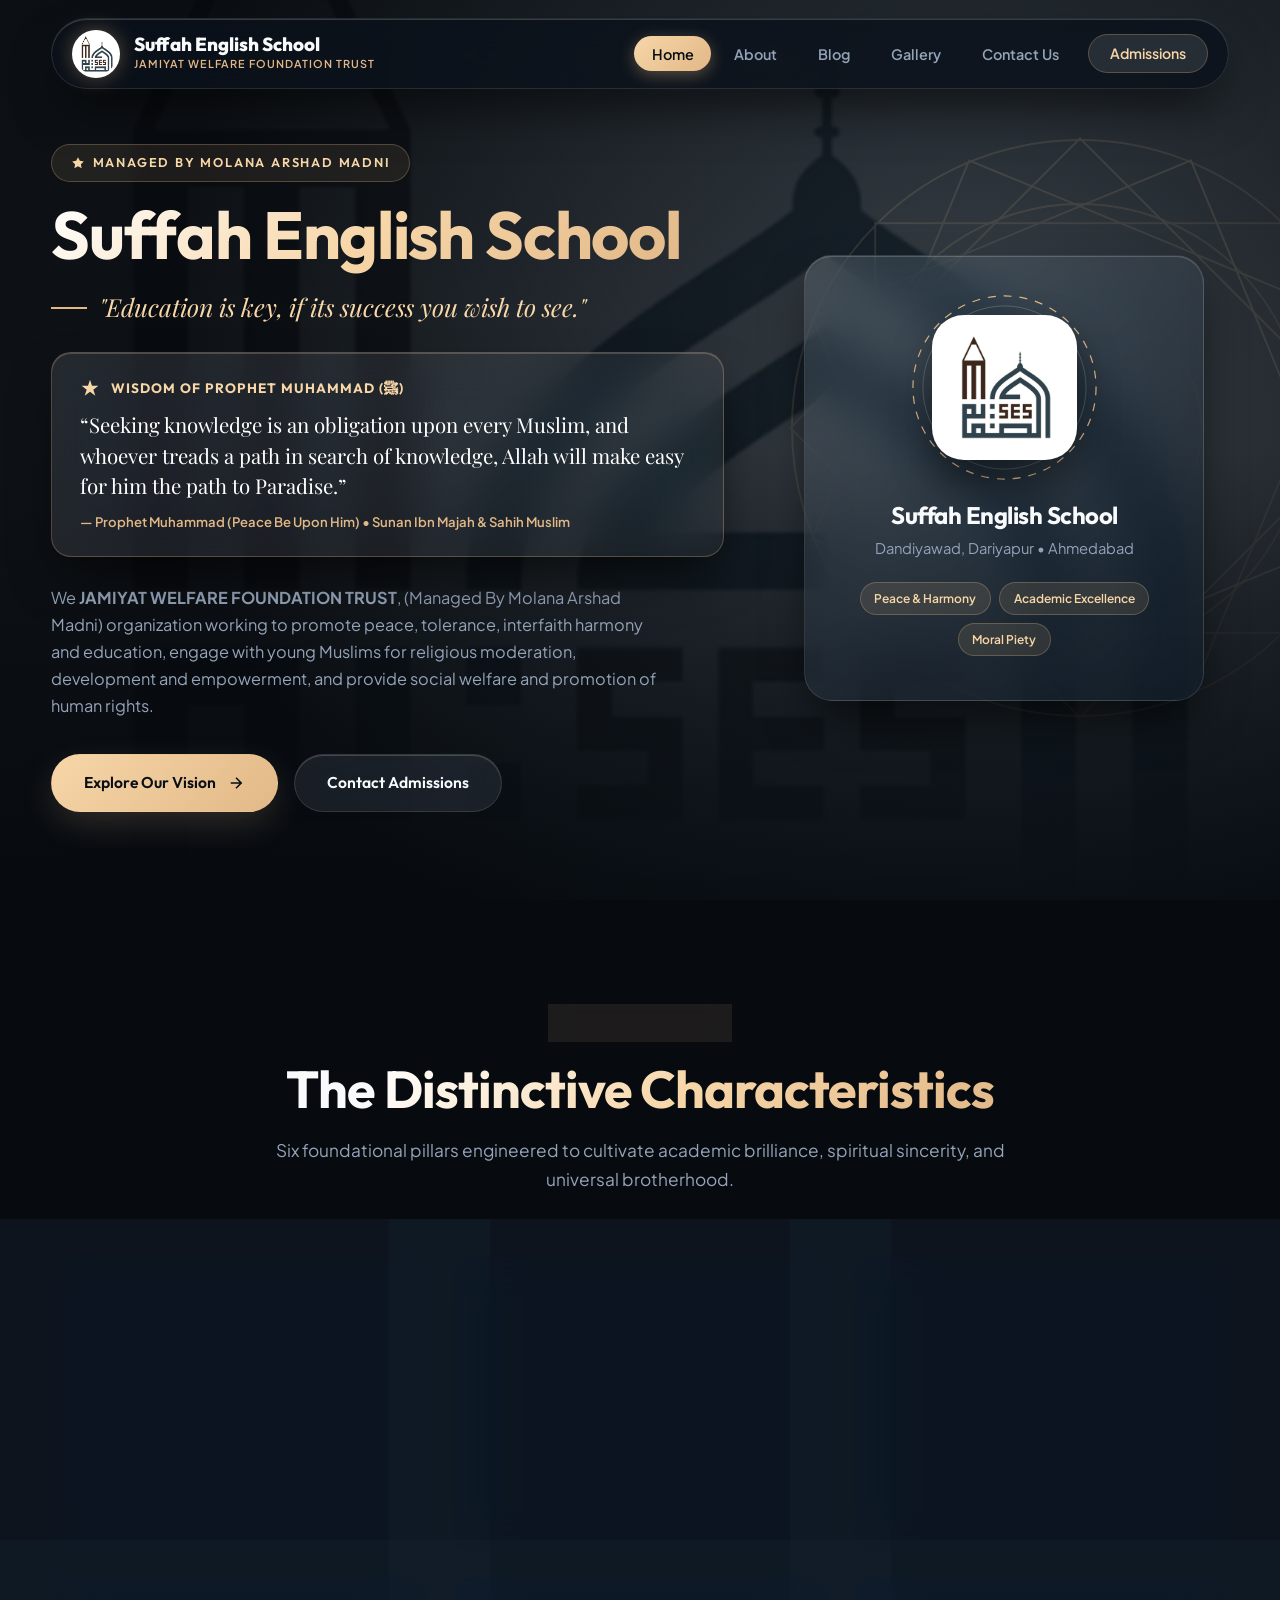
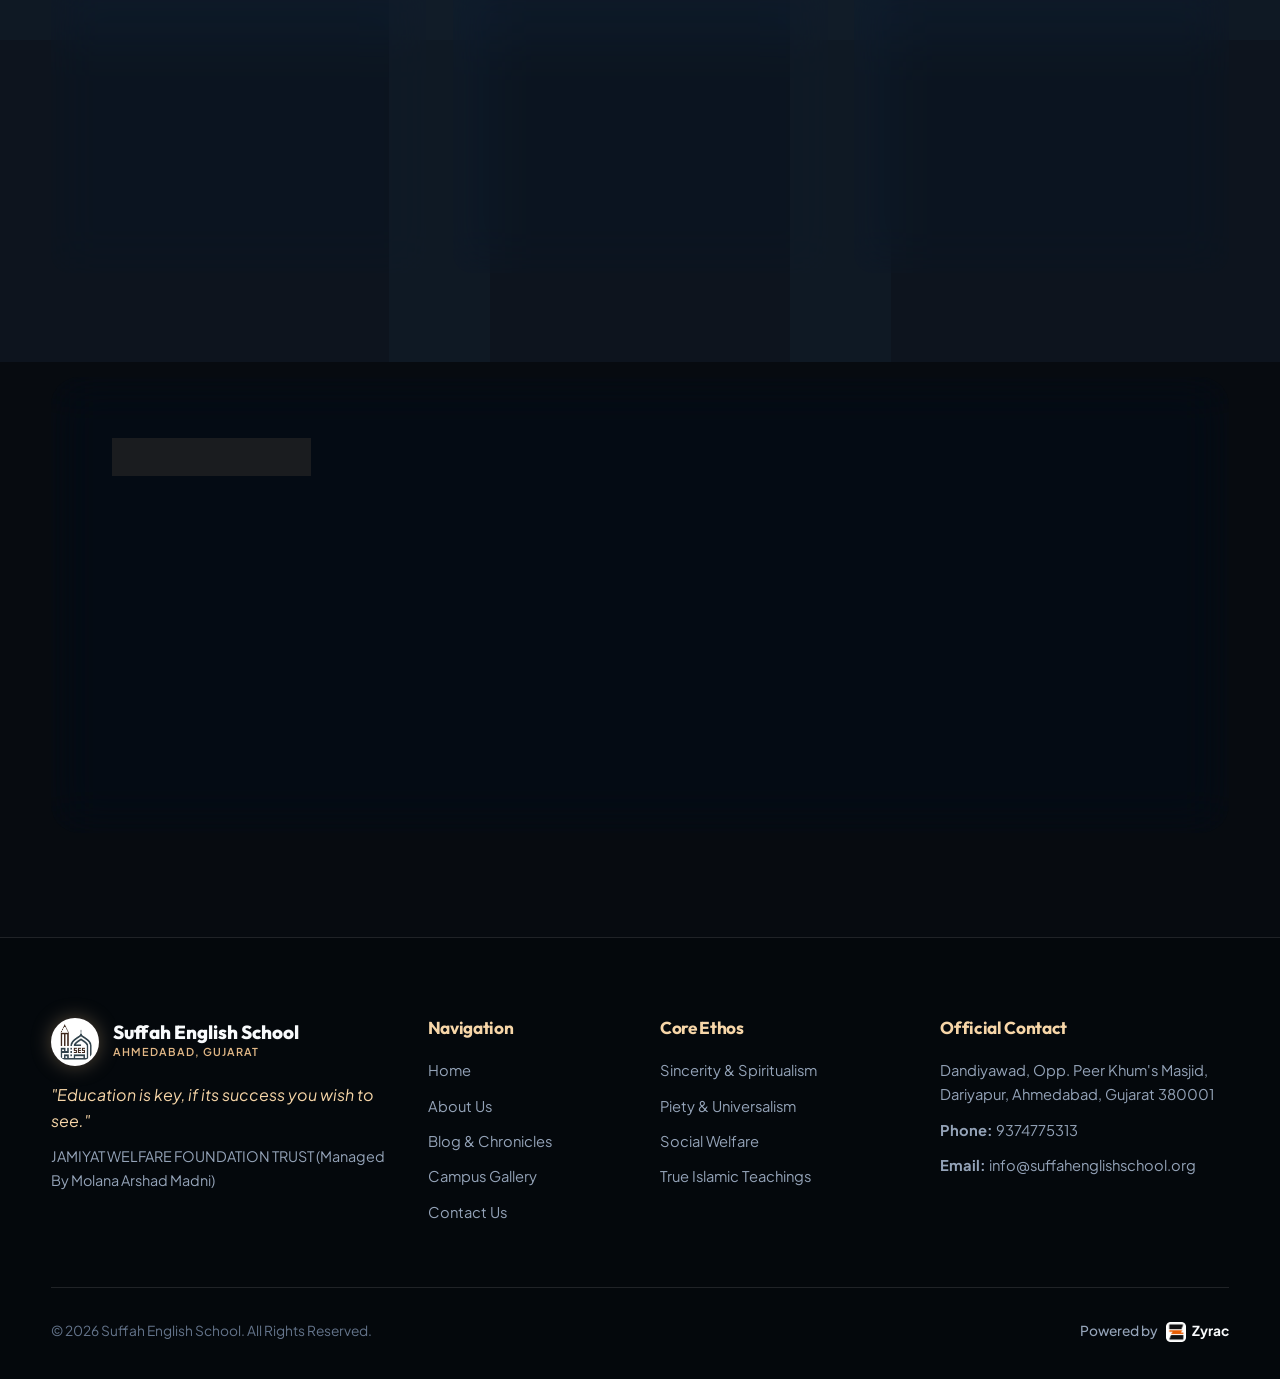
==== commit 8edd8ae0: "page demo io" ====
--- a/index.html
+++ b/index.html
@@ -320,7 +320,13 @@
 
       <div class="footer-bottom">
         <span>&copy; 2026 Suffah English School. All Rights Reserved.</span>
-        <span>Designed with Apple-Pro Glassmorphism • Jamiyat Welfare Foundation Trust</span>
+        <span class="footer-powered">
+          Powered by 
+          <a href="https://zyrac.in" target="_blank" rel="noopener noreferrer" class="zyrac-brand-link">
+            <img src="zyrac.png" alt="Zyrac Logo"[cite: 2] />
+            <span>Zyrac</span>
+          </a>
+        </span>
       </div>
     </div>
   </footer>
--- a/style.css
+++ b/style.css
@@ -1145,6 +1145,41 @@
   gap: 1rem;
   color: var(--text-muted);
   font-size: 0.86rem;
+}
+/* ==========================================================================
+   ZYRAC BRAND POWERED-BY FOOTER STYLING
+   ========================================================================== */
+.footer-powered {
+  display: inline-flex;
+  align-items: center;
+  gap: 0.5rem;
+  color: var(--text-secondary);
+  font-weight: 500;
+}
+
+.zyrac-brand-link {
+  display: inline-flex;
+  align-items: center;
+  gap: 0.35rem;
+  color: var(--text-primary);
+  font-weight: 700;
+  transition: all 0.3s var(--ease-apple);
+}
+
+.zyrac-brand-link img {
+  height: 20px;
+  width: auto;
+  object-fit: contain;
+  border-radius: 4px;
+  transition: transform 0.3s var(--ease-apple);
+}
+
+.zyrac-brand-link:hover {
+  color: var(--gold-bright);
+}
+
+.zyrac-brand-link:hover img {
+  transform: scale(1.1);
 }
 
 /* Scroll Reveal Transitions */
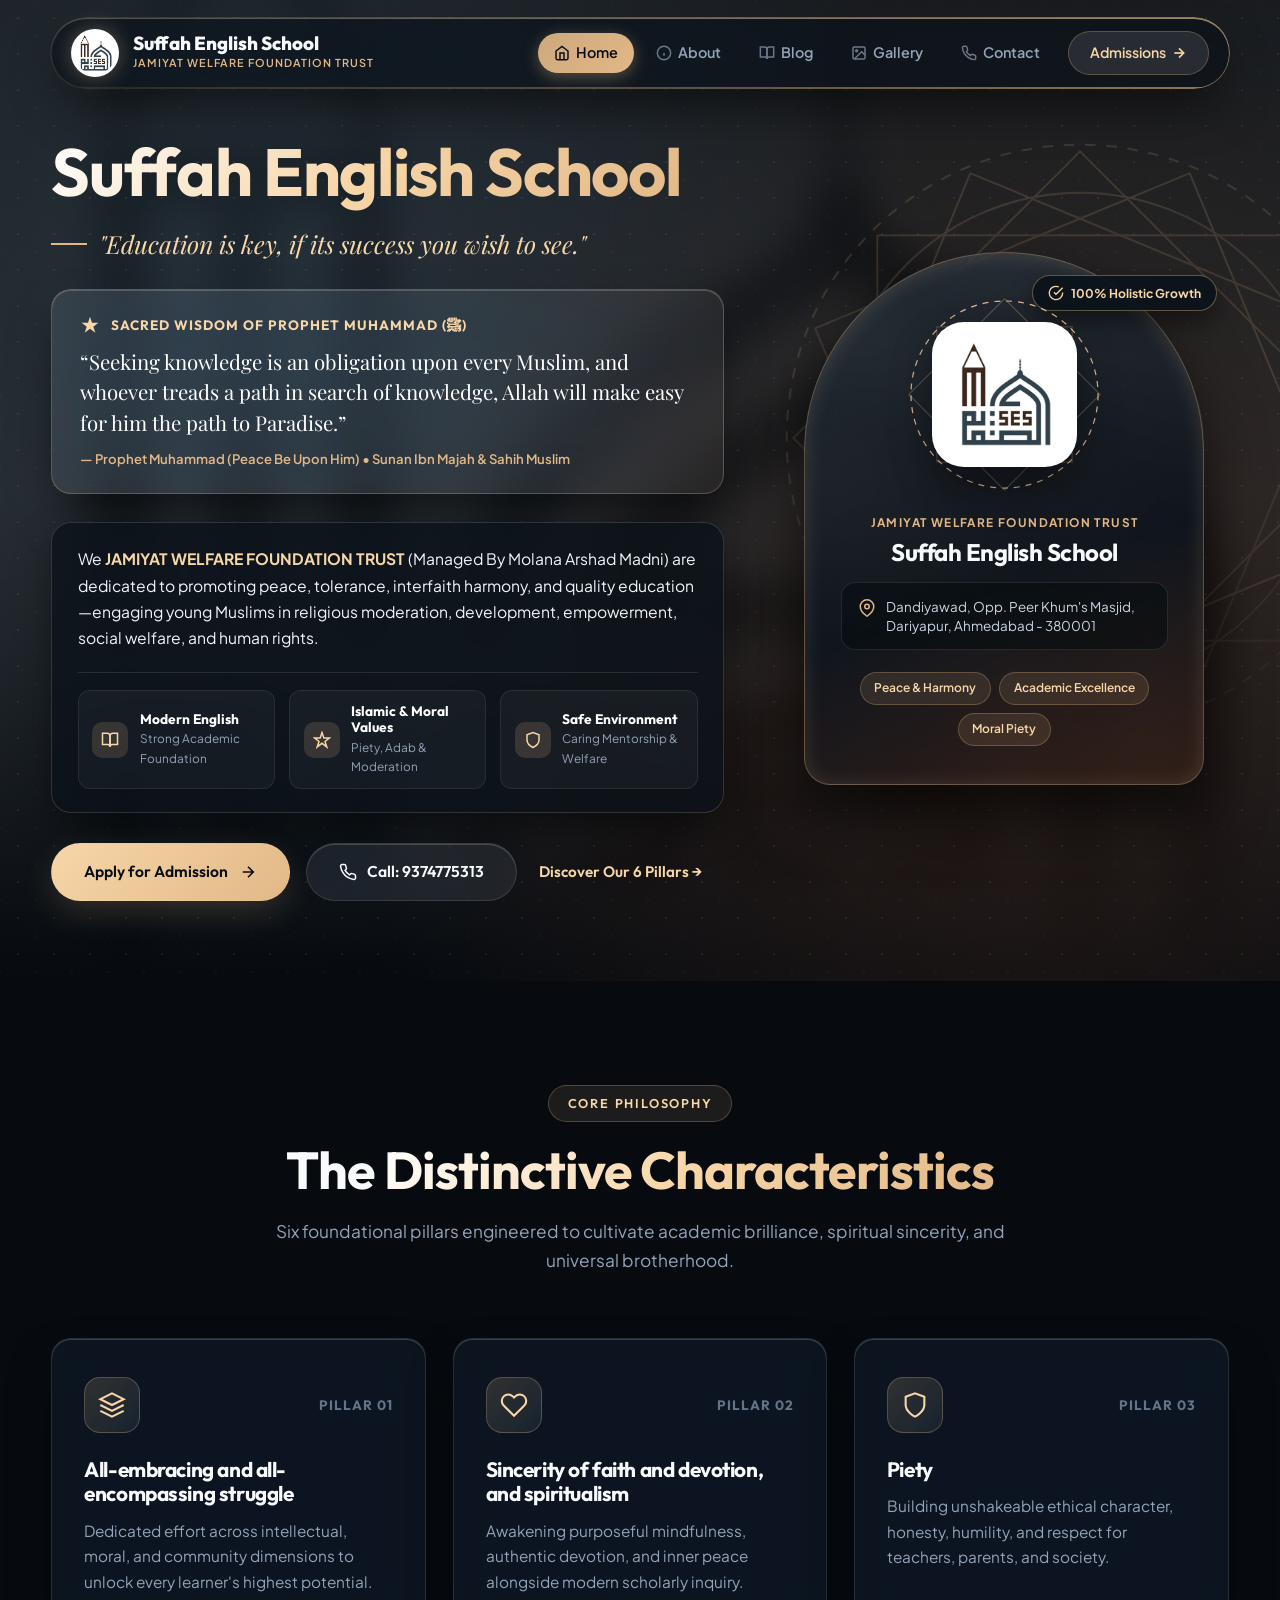
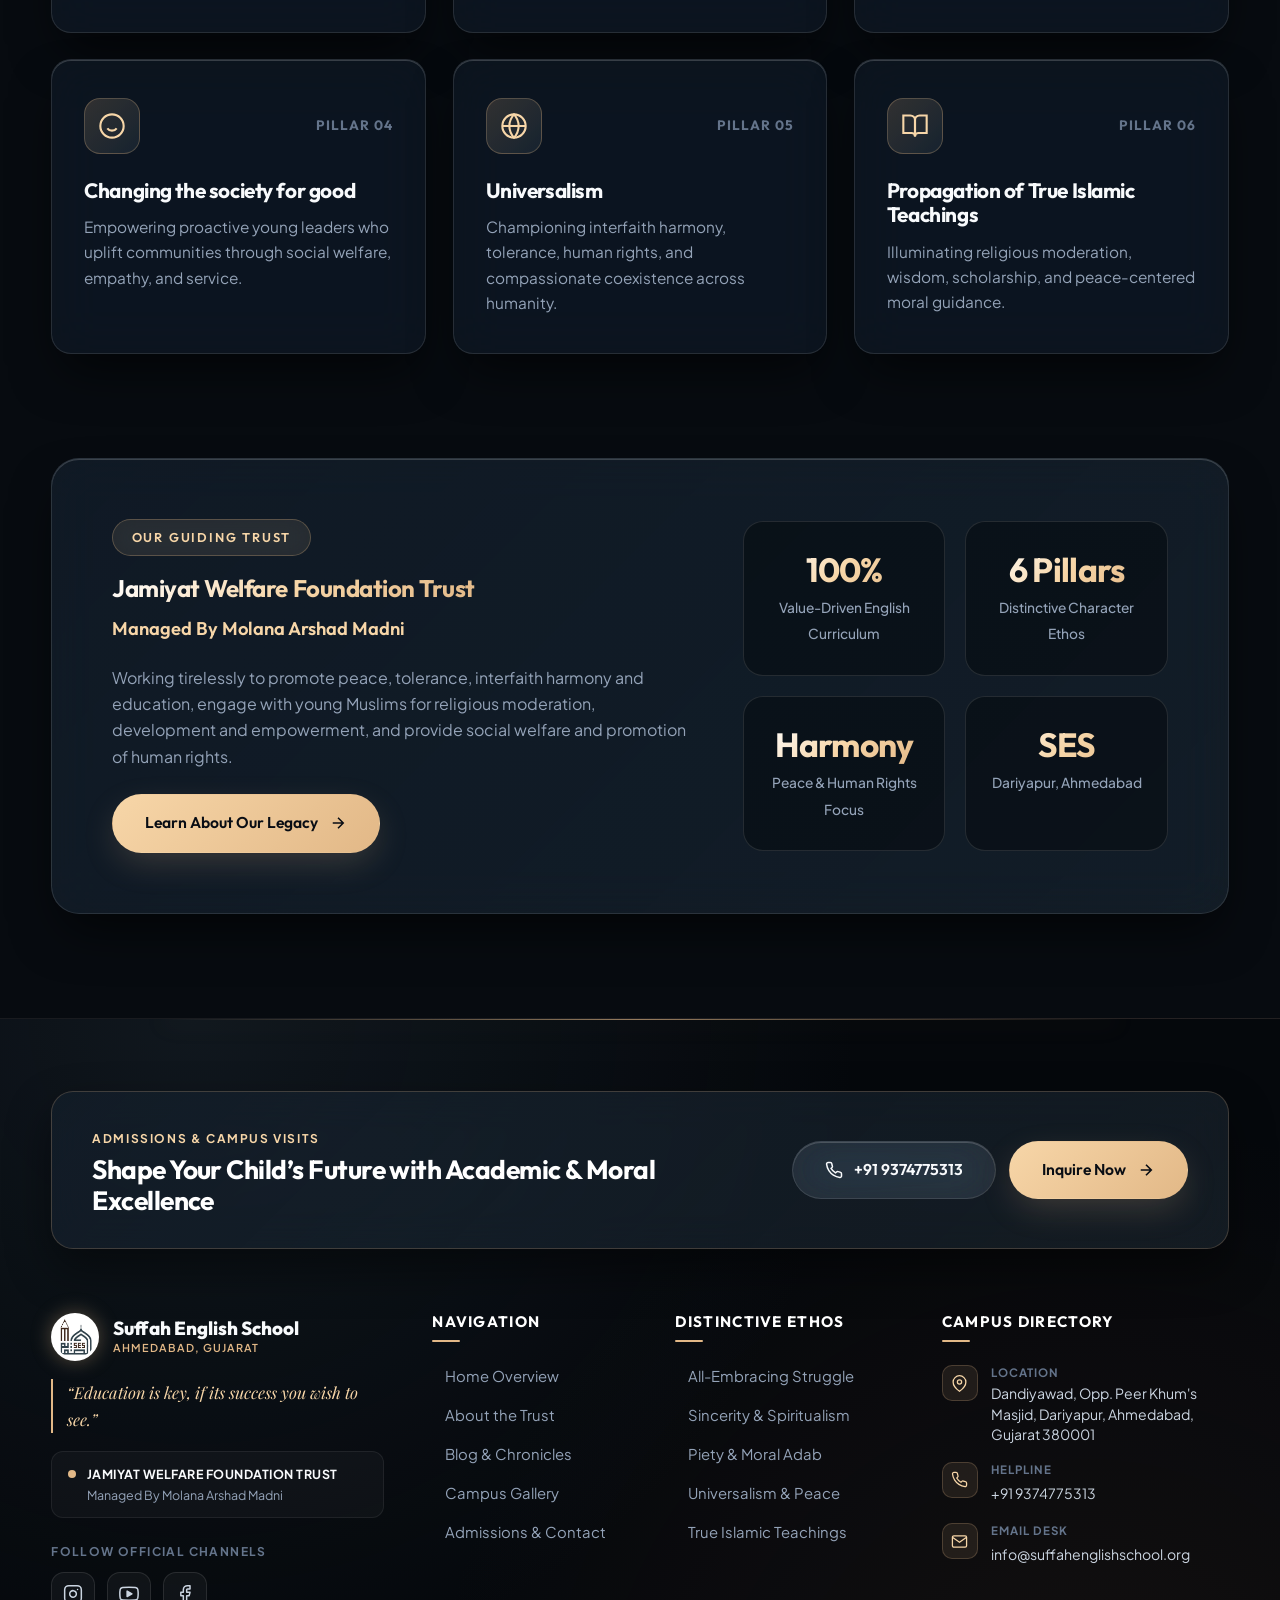
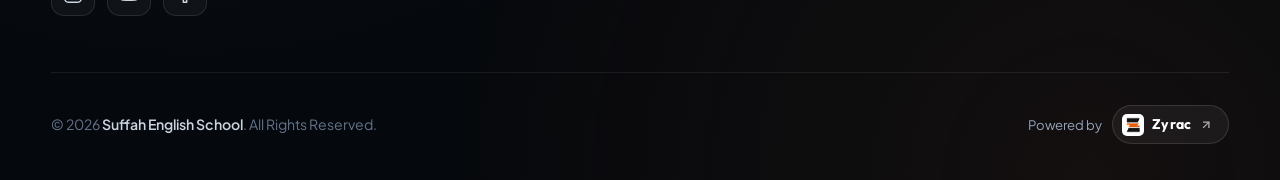
==== commit 2d7892a0: "dynamic design navbar" ====
--- a/index.html
+++ b/index.html
@@ -1,19 +1,86 @@
 <!DOCTYPE html>
 <html lang="en">
 <head>
+  <!-- Character Set & Viewport -->
   <meta charset="UTF-8" />
   <meta name="viewport" content="width=device-width, initial-scale=1.0" />
-  <title>Suffah English School | Education is Key</title>
+  
+  <!-- Primary Meta Tags (Google Search) -->
+  <title>Suffah English School | Top English Medium School in Ahmedabad</title>
+  <meta name="title" content="Suffah English School | Top English Medium School in Ahmedabad" />
+  <meta name="description" content="Suffah English School in Dariyapur, Ahmedabad. Managed by Jamiyat Welfare Foundation Trust, we provide modern English education alongside strong moral and Islamic values. Education is key!" />
+  <meta name="keywords" content="Suffah English School, English School in Ahmedabad, Dariyapur School, Jamiyat Welfare Foundation Trust, Islamic English School, Top English School Ahmedabad, Education, Molana Arshad Madni" />
+  <meta name="author" content="Jamiyat Welfare Foundation Trust" />
+  <meta name="robots" content="index, follow" />
+  <meta name="language" content="English" />
+
+  <!-- Canonical URL (Prevents Duplicate Content Penalties) -->
+  <link rel="canonical" href="https://www.suffahenglishschool.org/" />
+
+  <!-- Open Graph / Facebook / WhatsApp (How links look when shared) -->
+  <meta property="og:type" content="website" />
+  <meta property="og:url" content="https://www.suffahenglishschool.org/" />
+  <meta property="og:title" content="Suffah English School | Education is Key" />
+  <meta property="og:description" content="Empowering youth with modern education, religious moderation, and social welfare in Ahmedabad. Managed by Jamiyat Welfare Foundation Trust." />
+  <meta property="og:image" content="https://www.suffahenglishschool.org/Logo.jpg" />
+
+  <!-- Twitter -->
+  <meta property="twitter:card" content="summary_large_image" />
+  <meta property="twitter:url" content="https://www.suffahenglishschool.org/" />
+  <meta property="twitter:title" content="Suffah English School | Education is Key" />
+  <meta property="twitter:description" content="Empowering youth with modern education, religious moderation, and social welfare in Ahmedabad." />
+  <meta property="twitter:image" content="https://www.suffahenglishschool.org/Logo.jpg" />
+
+  <!-- Browser Theme & Favicon -->
+  <meta name="theme-color" content="#070B10" />
+  <link rel="icon" type="image/jpeg" href="Logo.jpg" />
+
+  <!-- Main Stylesheet -->
   <link rel="stylesheet" href="style.css" />
+
+  <!-- JSON-LD Structured Data (Tells Google EXACTLY who you are for local SEO) -->
+  <script type="application/ld+json">
+  {
+    "@context": "https://schema.org",
+    "@type": "School",
+    "name": "Suffah English School",
+    "alternateName": "SES Ahmedabad",
+    "url": "https://www.suffahenglishschool.org/",
+    "logo": "https://www.suffahenglishschool.org/Logo.jpg",
+    "slogan": "Education is key, if its success you wish to see.",
+    "description": "An English medium school managed by Jamiyat Welfare Foundation Trust promoting peace, interfaith harmony, and education.",
+    "foundingOrganization": {
+      "@type": "NGO",
+      "name": "Jamiyat Welfare Foundation Trust",
+      "founder": {
+        "@type": "Person",
+        "name": "Molana Arshad Madni"
+      }
+    },
+    "address": {
+      "@type": "PostalAddress",
+      "streetAddress": "Dandiyawad, Opp. Peer Khum's Masjid, Dariyapur",
+      "addressLocality": "Ahmedabad",
+      "addressRegion": "Gujarat",
+      "postalCode": "380001",
+      "addressCountry": "IN"
+    },
+    "telephone": "+91-9374775313",
+    "email": "info@suffahenglishschool.org"
+  }
+  </script>
 </head>
 <body>
 
   <!-- Floating Apple-Pro Glass Island Header -->
   <header class="site-header">
     <div class="container">
-      <nav class="nav-island">
+      <nav class="nav-island premium-glass-island">
+        <!-- Animated Background Glow Border -->
+        <div class="island-glow-border"></div>
+
         <a href="index.html" class="brand-logo">
-          <div class="logo-frame">
+          <div class="logo-frame shine-effect">
             <img src="Logo.jpg" alt="Suffah English School Logo" />
           </div>
           <div class="brand-text">
@@ -22,110 +89,214 @@
           </div>
         </a>
 
-        <button class="hamburger" aria-label="Toggle Menu" aria-expanded="false">
-          <span class="bar"></span>
-          <span class="bar"></span>
-          <span class="bar"></span>
+        <!-- Upgraded Animated Hamburger -->
+        <button class="hamburger premium-hamburger" aria-label="Toggle Menu" aria-expanded="false">
+          <span class="bar top-bar"></span>
+          <span class="bar mid-bar"></span>
+          <span class="bar bot-bar"></span>
         </button>
 
         <ul class="nav-menu">
-          <li><a href="index.html" class="nav-link active">Home</a></li>
-          <li><a href="about.html" class="nav-link">About</a></li>
-          <li><a href="blog.html" class="nav-link">Blog</a></li>
-          <li><a href="gallery.html" class="nav-link">Gallery</a></li>
-          <li><a href="contact.html" class="nav-link">Contact Us</a></li>
-          <li><a href="contact.html" class="nav-cta">Admissions</a></li>
+          <li>
+            <a href="index.html" class="nav-link active">
+              <svg class="nav-icon" viewBox="0 0 24 24" fill="none" stroke="currentColor"><path d="M3 9l9-7 9 7v11a2 2 0 0 1-2 2H5a2 2 0 0 1-2-2z"/><polyline points="9 22 9 12 15 12 15 22"/></svg>
+              Home
+            </a>
+          </li>
+          <li>
+            <a href="about.html" class="nav-link">
+              <svg class="nav-icon" viewBox="0 0 24 24" fill="none" stroke="currentColor"><circle cx="12" cy="12" r="10"/><line x1="12" y1="16" x2="12" y2="12"/><line x1="12" y1="8" x2="12.01" y2="8"/></svg>
+              About
+            </a>
+          </li>
+          <li>
+            <a href="blog.html" class="nav-link">
+              <svg class="nav-icon" viewBox="0 0 24 24" fill="none" stroke="currentColor"><path d="M2 3h6a4 4 0 0 1 4 4v14a3 3 0 0 0-3-3H2z"/><path d="M22 3h-6a4 4 0 0 0-4 4v14a3 3 0 0 1 3-3h7z"/></svg>
+              Blog
+            </a>
+          </li>
+          <li>
+            <a href="gallery.html" class="nav-link">
+              <svg class="nav-icon" viewBox="0 0 24 24" fill="none" stroke="currentColor"><rect x="3" y="3" width="18" height="18" rx="2" ry="2"/><circle cx="8.5" cy="8.5" r="1.5"/><polyline points="21 15 16 10 5 21"/></svg>
+              Gallery
+            </a>
+          </li>
+          <li>
+            <a href="contact.html" class="nav-link">
+              <svg class="nav-icon" viewBox="0 0 24 24" fill="none" stroke="currentColor"><path d="M22 16.92v3a2 2 0 0 1-2.18 2 19.79 19.79 0 0 1-8.63-3.07 19.5 19.5 0 0 1-6-6 19.79 19.79 0 0 1-3.07-8.67A2 2 0 0 1 4.11 2h3a2 2 0 0 1 2 1.72 12.84 12.84 0 0 0 .7 2.81 2 2 0 0 1-.45 2.11L8.09 9.91a16 16 0 0 0 6 6l1.27-1.27a2 2 0 0 1 2.11-.45 12.84 12.84 0 0 0 2.81.7A2 2 0 0 1 22 16.92z"/></svg>
+              Contact
+            </a>
+          </li>
+          <li>
+            <a href="contact.html" class="nav-cta pulse-cta">
+              Admissions
+              <svg viewBox="0 0 24 24" fill="none" stroke="currentColor"><line x1="5" y1="12" x2="19" y2="12"/><polyline points="12 5 19 12 12 19"/></svg>
+            </a>
+          </li>
         </ul>
       </nav>
     </div>
   </header>
 
-  <!-- 4K Video Hero Section with Prophet Muhammad (ﷺ) Hadith -->
+<!-- ========================================================================
+       MASTERPIECE ISLAMIC & PARENT-CENTRIC HERO SECTION
+       ======================================================================== -->
   <section class="hero-pro">
-    <div class="hero-video-wrapper">
-      <video class="hero-video" autoplay muted loop playsinline poster="Logo.jpg">
-        <!-- High-definition atmospheric architectural/learning background video -->
-        <source src="https://assets.mixkit.co/videos/preview/mixkit-student-turning-the-pages-of-a-book-in-the-library-4918-large.mp4" type="video/mp4" />
-      </video>
-      <div class="hero-video-overlay"></div>
+    <!-- 1. Responsive Background Image Layer + Studio Lighting Vignette -->
+    <div class="hero-image-wrapper">
+      <img 
+        src="Logo.jpg" 
+        alt="Suffah English School Campus Background" 
+        class="hero-bg-image"
+        loading="eager" 
+        fetchpriority="high"
+      />
+      <div class="hero-image-overlay"></div>
+      <div class="hero-islamic-pattern"></div>
     </div>
 
-    <!-- Animated Sacred Islamic Geometric SVG Mandala -->
-    <svg class="hero-svg-mandala" viewBox="0 0 200 200" fill="none" xmlns="http://www.w3.org/2000/svg">
-      <g stroke="url(#goldGrad)" stroke-width="0.6">
-        <circle cx="100" cy="100" r="90" />
-        <circle cx="100" cy="100" r="70" />
-        <rect x="36" y="36" width="128" height="128" transform="rotate(0 100 100)" />
-        <rect x="36" y="36" width="128" height="128" transform="rotate(45 100 100)" />
-        <rect x="36" y="36" width="128" height="128" transform="rotate(22.5 100 100)" />
-        <rect x="36" y="36" width="128" height="128" transform="rotate(67.5 100 100)" />
-        <circle cx="100" cy="100" r="38" />
+    <!-- 2. Ambient Rotating Islamic Star Mandala (Right Backdrop) -->
+    <svg class="hero-svg-mandala" viewBox="0 0 240 240" fill="none" xmlns="http://www.w3.org/2000/svg">
+      <g stroke="url(#heroGoldGrad)" stroke-width="0.75">
+        <circle cx="120" cy="120" r="110" stroke-dasharray="4 4" />
+        <circle cx="120" cy="120" r="92" />
+        <rect x="44" y="44" width="152" height="152" transform="rotate(0 120 120)" />
+        <rect x="44" y="44" width="152" height="152" transform="rotate(45 120 120)" />
+        <rect x="44" y="44" width="152" height="152" transform="rotate(22.5 120 120)" />
+        <rect x="44" y="44" width="152" height="152" transform="rotate(67.5 120 120)" />
+        <circle cx="120" cy="120" r="46" />
       </g>
       <defs>
-        <linearGradient id="goldGrad" x1="0" y1="0" x2="200" y2="200" gradientUnits="userSpaceOnUse">
+        <linearGradient id="heroGoldGrad" x1="0" y1="0" x2="240" y2="240" gradientUnits="userSpaceOnUse">
           <stop stop-color="#F7D6A8" />
+          <stop offset="0.5" stop-color="#E2B887" />
           <stop offset="1" stop-color="#43281C" />
         </linearGradient>
       </defs>
     </svg>
 
     <div class="container hero-container">
-      <!-- Left Hero Content -->
+      
+      <!-- LEFT COLUMN: Parent-Friendly Story, Hadith & Clear Highlights -->
       <div class="hero-content reveal">
-        <span class="pro-badge">
-          <svg width="14" height="14" viewBox="0 0 24 24" fill="currentColor"><path d="M12 2L15.09 8.26L22 9.27L17 14.14L18.18 21.02L12 17.77L5.82 21.02L7 14.14L2 9.27L8.91 8.26L12 2Z"/></svg>
-          Managed By Molana Arshad Madni
-        </span>
-
-        <h1><span class="text-gradient-gold">Suffah English School</span></h1>
-        <div class="hero-slogan">"Education is key, if its success you wish to see."</div>
-
-        <!-- Prophet Muhammad (ﷺ) Glass Quote Showcase -->
+        <h1 class="hero-title">
+          <span class="text-gradient-gold">Suffah English School</span>
+        </h1>
+        
+        <div class="hero-slogan">
+          "Education is key, if its success you wish to see."
+        </div>
+
+        <!-- Prophet Muhammad (ﷺ) Illuminated Hadith Showcase -->
         <div class="hadith-glass-card">
+          <div class="hadith-corner-ornament"></div>
           <div class="hadith-header">
             <svg viewBox="0 0 24 24"><path d="M12 2l2.4 7.2h7.6l-6 4.8 2.4 7.2-6.4-4.8-6.4 4.8 2.4-7.2-6-4.8h7.6z"/></svg>
-            Wisdom of Prophet Muhammad (ﷺ)
+            <span>Sacred Wisdom of Prophet Muhammad (ﷺ)</span>
           </div>
           <blockquote class="hadith-quote">
             “Seeking knowledge is an obligation upon every Muslim, and whoever treads a path in search of knowledge, Allah will make easy for him the path to Paradise.”
           </blockquote>
-          <div class="hadith-source">— Prophet Muhammad (Peace Be Upon Him) • Sunan Ibn Majah & Sahih Muslim</div>
-        </div>
-
-        <p class="hero-description">
-          We <strong>JAMIYAT WELFARE FOUNDATION TRUST</strong>, (Managed By Molana Arshad Madni) organization working to promote peace, tolerance, interfaith harmony and education, engage with young Muslims for religious moderation, development and empowerment, and provide social welfare and promotion of human rights.
-        </p>
-
+          <div class="hadith-source">— Prophet Muhammad (Peace Be Upon Him) • Sunan Ibn Majah &amp; Sahih Muslim</div>
+        </div>
+
+        <!-- High-Contrast Glass Mission Box + 3 Easy Parent Highlights -->
+        <div class="parent-mission-card">
+          <p class="mission-lead">
+            We <strong>JAMIYAT WELFARE FOUNDATION TRUST</strong> (Managed By Molana Arshad Madni) are dedicated to promoting peace, tolerance, interfaith harmony, and quality education—engaging young Muslims in religious moderation, development, empowerment, social welfare, and human rights.
+          </p>
+
+          <!-- 3 Quick Scannable Pillars for Parents -->
+          <div class="parent-pillars-grid">
+            <div class="parent-pillar">
+              <div class="pillar-icon">
+                <svg viewBox="0 0 24 24" fill="none" stroke="currentColor" stroke-width="2"><path d="M2 3h6a4 4 0 0 1 4 4v14a3 3 0 0 0-3-3H2z"/><path d="M22 3h-6a4 4 0 0 0-4 4v14a3 3 0 0 1 3-3h7z"/></svg>
+              </div>
+              <div>
+                <strong>Modern English</strong>
+                <span>Strong Academic Foundation</span>
+              </div>
+            </div>
+
+            <div class="parent-pillar">
+              <div class="pillar-icon">
+                <svg viewBox="0 0 24 24" fill="none" stroke="currentColor" stroke-width="2"><path d="M12 2l2.4 7.2h7.6l-6 4.8 2.4 7.2-6.4-4.8-6.4 4.8 2.4-7.2-6-4.8h7.6z"/></svg>
+              </div>
+              <div>
+                <strong>Islamic &amp; Moral Values</strong>
+                <span>Piety, Adab &amp; Moderation</span>
+              </div>
+            </div>
+
+            <div class="parent-pillar">
+              <div class="pillar-icon">
+                <svg viewBox="0 0 24 24" fill="none" stroke="currentColor" stroke-width="2"><path d="M12 22s8-4 8-10V5l-8-3-8 3v7c0 6 8 10 8 10z"/></svg>
+              </div>
+              <div>
+                <strong>Safe Environment</strong>
+                <span>Caring Mentorship &amp; Welfare</span>
+              </div>
+            </div>
+          </div>
+        </div>
+
+        <!-- Call-To-Action Buttons for Parents -->
         <div class="hero-actions">
-          <a href="about.html" class="btn btn-gold">
-            Explore Our Vision
-            <svg viewBox="0 0 24 24" fill="none" stroke="currentColor" stroke-width="2"><path d="M5 12h14M12 5l7 7-7 7"/></svg>
+          <a href="contact.html" class="btn btn-gold">
+            <span>Apply for Admission</span>
+            <svg viewBox="0 0 24 24" fill="none" stroke="currentColor" stroke-width="2.2"><path d="M5 12h14M12 5l7 7-7 7"/></svg>
           </a>
-          <a href="contact.html" class="btn btn-glass">Contact Admissions</a>
-        </div>
-      </div>
-
-      <!-- Right 3D Interactive Glass Emblem Card -->
+          <a href="tel:9374775313" class="btn btn-glass">
+            <svg viewBox="0 0 24 24" fill="none" stroke="currentColor" stroke-width="2" style="transform:none;"><path d="M22 16.92v3a2 2 0 0 1-2.18 2 19.79 19.79 0 0 1-8.63-3.07 19.5 19.5 0 0 1-6-6 19.79 19.79 0 0 1-3.07-8.67A2 2 0 0 1 4.11 2h3a2 2 0 0 1 2 1.72 12.84 12.84 0 0 0 .7 2.81 2 2 0 0 1-.45 2.11L8.09 9.91a16 16 0 0 0 6 6l1.27-1.27a2 2 0 0 1 2.11-.45 12.84 12.84 0 0 0 2.81.7A2 2 0 0 1 22 16.92z"/></svg>
+            <span>Call: 9374775313</span>
+          </a>
+          <a href="about.html" class="btn-text-link">Discover Our 6 Pillars &rarr;</a>
+        </div>
+
+      </div>
+
+      <!-- RIGHT COLUMN: Sacred Islamic Mihrab Arch 3D Showcase Card -->
       <div class="hero-visual-wrap reveal">
-        <div class="pro-3d-card">
+        <div class="pro-3d-card mihrab-arch-card">
+          
+          <!-- Floating Glass Badge Top-Left -->
+          <div class="floating-chip chip-top">
+            <svg width="16" height="16" viewBox="0 0 24 24" fill="none" stroke="#F7D6A8" stroke-width="2"><path d="M22 11.08V12a10 10 0 1 1-5.93-9.14"/><polyline points="22 4 12 14.01 9 11.01"/></svg>
+            <span>100% Holistic Growth</span>
+          </div>
+
+          <!-- Sacred Arch Inner Border SVG -->
           <div class="emblem-halo">
             <svg class="emblem-ring-svg" viewBox="0 0 200 200" fill="none">
-              <circle cx="100" cy="100" r="92" stroke="#E2B887" stroke-width="1.2" stroke-dasharray="8 8" />
-              <circle cx="100" cy="100" r="82" stroke="rgba(255,255,255,0.2)" stroke-width="1" />
+              <circle cx="100" cy="100" r="94" stroke="#E2B887" stroke-width="1.2" stroke-dasharray="6 6" />
+              <rect x="32" y="32" width="136" height="136" stroke="rgba(247,214,168,0.28)" stroke-width="1" transform="rotate(45 100 100)" />
+              <rect x="32" y="32" width="136" height="136" stroke="rgba(247,214,168,0.28)" stroke-width="1" />
             </svg>
             <div class="emblem-logo-box">
               <img src="Logo.jpg" alt="Suffah English School Official Emblem" />
             </div>
           </div>
+
+          <span class="arch-subtitle">Jamiyat Welfare Foundation Trust</span>
           <h3>Suffah English School</h3>
-          <p>Dandiyawad, Dariyapur • Ahmedabad</p>
+
+          <!-- Clear Campus Location Box for Parents -->
+          <div class="campus-quick-box">
+            <div class="campus-quick-item">
+              <svg viewBox="0 0 24 24" fill="none" stroke="currentColor" stroke-width="2"><path d="M21 10c0 7-9 13-9 13s-9-6-9-13a9 9 0 0 1 18 0z"/><circle cx="12" cy="10" r="3"/></svg>
+              <span>Dandiyawad, Opp. Peer Khum's Masjid, Dariyapur, Ahmedabad - 380001</span>
+            </div>
+          </div>
+
           <div class="pro-pill-row">
-            <span class="pro-mini-pill">Peace & Harmony</span>
+            <span class="pro-mini-pill">Peace &amp; Harmony</span>
             <span class="pro-mini-pill">Academic Excellence</span>
             <span class="pro-mini-pill">Moral Piety</span>
           </div>
-        </div>
-      </div>
+
+        </div>
+      </div>
+
     </div>
   </section>
 
@@ -265,69 +436,172 @@
     </div>
   </section>
 
-  <!-- Footer -->
-  <footer class="site-footer">
+ <!-- ========================================================================
+       BESPOKE ARCHITECTURAL FOOTER (Senior Designer Edition)
+       ======================================================================== -->
+  <footer class="site-footer pro-footer">
+    <!-- Subtle Top Gold Specular Line & Ambient Glow -->
+    <div class="footer-top-glow"></div>
+
     <div class="container">
+      
+      <!-- Top Pre-Footer: Parent Admissions Callout Banner -->
+      <div class="footer-cta-strip reveal">
+        <div class="footer-cta-text">
+          <span class="footer-cta-eyebrow">Admissions &amp; Campus Visits</span>
+          <h3>Shape Your Child’s Future with Academic &amp; Moral Excellence</h3>
+        </div>
+        <div class="footer-cta-actions">
+          <a href="tel:9374775313" class="btn btn-glass">
+            <svg viewBox="0 0 24 24" fill="none" stroke="currentColor" stroke-width="2" style="transform:none;"><path d="M22 16.92v3a2 2 0 0 1-2.18 2 19.79 19.79 0 0 1-8.63-3.07 19.5 19.5 0 0 1-6-6 19.79 19.79 0 0 1-3.07-8.67A2 2 0 0 1 4.11 2h3a2 2 0 0 1 2 1.72 12.84 12.84 0 0 0 .7 2.81 2 2 0 0 1-.45 2.11L8.09 9.91a16 16 0 0 0 6 6l1.27-1.27a2 2 0 0 1 2.11-.45 12.84 12.84 0 0 0 2.81.7A2 2 0 0 1 22 16.92z"/></svg>
+            <span>+91 9374775313</span>
+          </a>
+          <a href="contact.html" class="btn btn-gold">
+            <span>Inquire Now</span>
+            <svg viewBox="0 0 24 24" fill="none" stroke="currentColor" stroke-width="2.2"><path d="M5 12h14M12 5l7 7-7 7"/></svg>
+          </a>
+        </div>
+      </div>
+
+      <!-- Main 4-Column Architectural Grid -->
       <div class="footer-grid">
-        <div>
-          <a href="index.html" class="brand-logo" style="margin-bottom: 1rem;">
-            <div class="logo-frame">
-              <img src="Logo.jpg" alt="Suffah English School Logo" />
+        
+        <!-- Column 1: Brand Identity, Trust & Social Handles -->
+        <div class="footer-brand-col">
+          <a href="index.html" class="brand-logo footer-logo-link">
+            <div class="logo-frame shine-effect">
+              <img src="Logo.jpg" alt="Suffah English School Logo"[cite: 1] />
             </div>
             <div class="brand-text">
               <span class="brand-name">Suffah English School</span>
               <span class="brand-tagline">Ahmedabad, Gujarat</span>
             </div>
           </a>
-          <p style="color: var(--gold-bright); font-style: italic; margin-bottom: 0.65rem;">
-            "Education is key, if its success you wish to see."
-          </p>
-          <p style="color: var(--text-secondary); font-size: 0.9rem;">
-            JAMIYAT WELFARE FOUNDATION TRUST (Managed By Molana Arshad Madni)
-          </p>
-        </div>
-
+
+          <blockquote class="footer-motto">
+            “Education is key, if its success you wish to see.”
+          </blockquote>
+
+          <div class="footer-trust-badge">
+            <span class="trust-dot"></span>
+            <div>
+              <strong>JAMIYAT WELFARE FOUNDATION TRUST</strong>
+              <span>Managed By Molana Arshad Madni</span>
+            </div>
+          </div>
+
+          <!-- Clickable Social Media Handles (Instagram, YouTube, Facebook) -->
+          <div class="footer-social-wrap">
+            <span class="social-label">Follow Official Channels</span>
+            <div class="social-Dock">
+              <!-- Instagram -->
+              <a href="https://www.instagram.com/" target="_blank" rel="noopener noreferrer" class="social-btn social-ig" aria-label="Suffah English School on Instagram">
+                <svg viewBox="0 0 24 24" fill="none" stroke="currentColor" stroke-width="1.8" stroke-linecap="round" stroke-linejoin="round">
+                  <rect x="2" y="2" width="20" height="20" rx="5" ry="5"></rect>
+                  <path d="M16 11.37A4 4 0 1 1 12.63 8 4 4 0 0 1 16 11.37z"></path>
+                  <line x1="17.5" y1="6.5" x2="17.51" y2="6.5"></line>
+                </svg>
+                <span class="social-tooltip">Instagram</span>
+              </a>
+
+              <!-- YouTube -->
+              <a href="https://www.youtube.com/watch?v=ec_1Gl5H5m4" target="_blank" rel="noopener noreferrer" class="social-btn social-yt" aria-label="Suffah English School on YouTube">
+                <svg viewBox="0 0 24 24" fill="none" stroke="currentColor" stroke-width="1.8" stroke-linecap="round" stroke-linejoin="round">
+                  <path d="M22.54 6.42a2.78 2.78 0 0 0-1.94-2C18.88 4 12 4 12 4s-6.88 0-8.6.46a2.78 2.78 0 0 0-1.94 2A29 29 0 0 0 1 11.75a29 29 0 0 0 .46 5.33A2.78 2.78 0 0 0 3.4 19c1.72.46 8.6.46 8.6.46s6.88 0 8.6-.46a2.78 2.78 0 0 0 1.94-2 29 29 0 0 0 .46-5.25 29 29 0 0 0-.46-5.33z"></path>
+                  <polygon points="9.75 15.02 15.5 11.75 9.75 8.48 9.75 15.02" fill="currentColor"></polygon>
+                </svg>
+                <span class="social-tooltip">YouTube</span>
+              </a>
+
+              <!-- Facebook -->
+              <a href="https://www.facebook.com/" target="_blank" rel="noopener noreferrer" class="social-btn social-fb" aria-label="Suffah English School on Facebook">
+                <svg viewBox="0 0 24 24" fill="none" stroke="currentColor" stroke-width="1.8" stroke-linecap="round" stroke-linejoin="round">
+                  <path d="M18 2h-3a5 5 0 0 0-5 5v3H7v4h3v8h4v-8h3l1-4h-4V7a1 1 0 0 1 1-1h3z"></path>
+                </svg>
+                <span class="social-tooltip">Facebook</span>
+              </a>
+            </div>
+          </div>
+        </div>
+
+        <!-- Column 2: Quick Navigation -->
         <div class="footer-col">
-          <h4>Navigation</h4>
+          <h4 class="footer-heading">Navigation</h4>
           <ul class="footer-links">
-            <li><a href="index.html">Home</a></li>
-            <li><a href="about.html">About Us</a></li>
-            <li><a href="blog.html">Blog & Chronicles</a></li>
+            <li><a href="index.html">Home Overview</a></li>
+            <li><a href="about.html">About the Trust</a></li>
+            <li><a href="blog.html">Blog &amp; Chronicles</a></li>
             <li><a href="gallery.html">Campus Gallery</a></li>
-            <li><a href="contact.html">Contact Us</a></li>
+            <li><a href="contact.html">Admissions &amp; Contact</a></li>
           </ul>
         </div>
 
+        <!-- Column 3: Core Ethos -->
         <div class="footer-col">
-          <h4>Core Ethos</h4>
+          <h4 class="footer-heading">Distinctive Ethos</h4>
           <ul class="footer-links">
-            <li><a href="about.html">Sincerity & Spiritualism</a></li>
-            <li><a href="about.html">Piety & Universalism</a></li>
-            <li><a href="about.html">Social Welfare</a></li>
+            <li><a href="about.html">All-Embracing Struggle</a></li>
+            <li><a href="about.html">Sincerity &amp; Spiritualism</a></li>
+            <li><a href="about.html">Piety &amp; Moral Adab</a></li>
+            <li><a href="about.html">Universalism &amp; Peace</a></li>
             <li><a href="about.html">True Islamic Teachings</a></li>
           </ul>
         </div>
 
+        <!-- Column 4: Official Contact Cards -->
         <div class="footer-col">
-          <h4>Official Contact</h4>
-          <ul class="footer-contact">
-            <li>Dandiyawad, Opp. Peer Khum's Masjid, Dariyapur, Ahmedabad, Gujarat 380001</li>
-            <li><strong>Phone:</strong> <a href="tel:9374775313">9374775313</a></li>
-            <li><strong>Email:</strong> <a href="mailto:info@suffahenglishschool.org">info@suffahenglishschool.org</a></li>
+          <h4 class="footer-heading">Campus Directory</h4>
+          <ul class="footer-contact-cards">
+            <li>
+              <div class="fc-icon">
+                <svg viewBox="0 0 24 24" fill="none" stroke="currentColor" stroke-width="1.8"><path d="M21 10c0 7-9 13-9 13s-9-6-9-13a9 9 0 0 1 18 0z"/><circle cx="12" cy="10" r="3"/></svg>
+              </div>
+              <div>
+                <span class="fc-label">Location</span>
+                <p>Dandiyawad, Opp. Peer Khum's Masjid, Dariyapur, Ahmedabad, Gujarat 380001</p>
+              </div>
+            </li>
+
+            <li>
+              <div class="fc-icon">
+                <svg viewBox="0 0 24 24" fill="none" stroke="currentColor" stroke-width="1.8"><path d="M22 16.92v3a2 2 0 0 1-2.18 2 19.79 19.79 0 0 1-8.63-3.07 19.5 19.5 0 0 1-6-6 19.79 19.79 0 0 1-3.07-8.67A2 2 0 0 1 4.11 2h3a2 2 0 0 1 2 1.72 12.84 12.84 0 0 0 .7 2.81 2 2 0 0 1-.45 2.11L8.09 9.91a16 16 0 0 0 6 6l1.27-1.27a2 2 0 0 1 2.11-.45 12.84 12.84 0 0 0 2.81.7A2 2 0 0 1 22 16.92z"/></svg>
+              </div>
+              <div>
+                <span class="fc-label">Helpline</span>
+                <a href="tel:9374775313">+91 9374775313</a>
+              </div>
+            </li>
+
+            <li>
+              <div class="fc-icon">
+                <svg viewBox="0 0 24 24" fill="none" stroke="currentColor" stroke-width="1.8"><path d="M4 4h16c1.1 0 2 .9 2 2v12c0 1.1-.9 2-2 2H4c-1.1 0-2-.9-2-2V6c0-1.1.9-2 2-2z"/><polyline points="22,6 12,13 2,6"/></svg>
+              </div>
+              <div>
+                <span class="fc-label">Email Desk</span>
+                <a href="mailto:info@suffahenglishschool.org">info@suffahenglishschool.org</a>
+              </div>
+            </li>
           </ul>
         </div>
-      </div>
-
+
+      </div>
+
+      <!-- Bottom Legal & Zyrac Studio Signature Bar -->
       <div class="footer-bottom">
-        <span>&copy; 2026 Suffah English School. All Rights Reserved.</span>
-        <span class="footer-powered">
-          Powered by 
-          <a href="https://zyrac.in" target="_blank" rel="noopener noreferrer" class="zyrac-brand-link">
+        <div class="footer-copyright">
+          <span>&copy; 2026 <strong>Suffah English School</strong>. All Rights Reserved.</span>
+        </div>
+
+        <div class="footer-powered">
+          <span class="powered-text">Powered by</span>
+          <a href="https://zyrac.in" target="_blank" rel="noopener noreferrer" class="zyrac-brand-pill" aria-label="Visit Zyrac Official Website">
             <img src="zyrac.png" alt="Zyrac Logo"[cite: 2] />
             <span>Zyrac</span>
+            <svg class="zyrac-arrow" viewBox="0 0 24 24" fill="none" stroke="currentColor" stroke-width="2.2"><line x1="7" y1="17" x2="17" y2="7"/><polyline points="7 7 17 7 17 17"/></svg>
           </a>
-        </span>
-      </div>
+        </div>
+      </div>
+
     </div>
   </footer>
 
--- a/style.css
+++ b/style.css
@@ -357,42 +357,505 @@
   border-radius: 4px;
   transition: all 0.35s var(--ease-apple);
 }
-
 /* ==========================================================================
-   4K VIDEO CINEMATIC HERO + PROPHET MUHAMMAD (ﷺ) QUOTE GLASS CARD
+   TOP-LEVEL PREMIUM HEADER ENHANCEMENTS
    ========================================================================== */
+
+/* 1. Animated Glowing Border Island */
+.premium-glass-island {
+  position: relative;
+  overflow: visible; /* Allow glow to bleed */
+  background: rgba(11, 18, 26, 0.65) !important;
+  border: none !important;
+}
+
+.island-glow-border {
+  position: absolute;
+  inset: -1.5px;
+  border-radius: var(--radius-pill);
+  background: linear-gradient(90deg, rgba(226, 184, 135, 0.1), rgba(226, 184, 135, 0.6), rgba(226, 184, 135, 0.1));
+  background-size: 200% 100%;
+  z-index: -1;
+  animation: borderSweep 4s linear infinite;
+  mask: linear-gradient(#fff 0 0) content-box, linear-gradient(#fff 0 0);
+  -webkit-mask: linear-gradient(#fff 0 0) content-box, linear-gradient(#fff 0 0);
+  -webkit-mask-composite: xor;
+  mask-composite: exclude;
+  padding: 1.5px;
+}
+
+@keyframes borderSweep {
+  0% { background-position: 100% 0; }
+  100% { background-position: -100% 0; }
+}
+
+/* 2. Logo Frame Sweep Animation */
+.shine-effect {
+  position: relative;
+  overflow: hidden;
+}
+.shine-effect::after {
+  content: '';
+  position: absolute;
+  top: 0;
+  left: -100%;
+  width: 50%;
+  height: 100%;
+  background: linear-gradient(to right, rgba(255,255,255,0) 0%, rgba(255,255,255,0.4) 50%, rgba(255,255,255,0) 100%);
+  transform: skewX(-25deg);
+  animation: logoShine 5s infinite;
+}
+
+@keyframes logoShine {
+  0% { left: -100%; }
+  20% { left: 200%; }
+  100% { left: 200%; }
+}
+
+/* 3. Navigation Links with SVG Icons */
+.nav-link {
+  display: flex;
+  align-items: center;
+  gap: 0.4rem;
+  padding: 0.5rem 1rem !important;
+  transition: all 0.4s cubic-bezier(0.16, 1, 0.3, 1);
+}
+
+.nav-icon {
+  width: 16px;
+  height: 16px;
+  stroke-width: 2.2;
+  transition: transform 0.4s cubic-bezier(0.16, 1, 0.3, 1), stroke 0.4s;
+  opacity: 0.7;
+}
+
+/* Hover Physics */
+.nav-link:hover {
+  background: rgba(226, 184, 135, 0.1) !important;
+  color: #fff !important;
+  transform: translateY(-2px);
+}
+.nav-link:hover .nav-icon {
+  transform: scale(1.15) translateY(-1px);
+  stroke: var(--gold-bright);
+  opacity: 1;
+}
+
+/* Active State Pill */
+.nav-link.active {
+  background: linear-gradient(135deg, rgba(226, 184, 135, 0.9), var(--gold-primary)) !important;
+  color: #090D14 !important;
+}
+.nav-link.active .nav-icon {
+  stroke: #090D14;
+  opacity: 1;
+}
+
+/* 4. Animated CTA Button */
+.pulse-cta {
+  display: flex;
+  align-items: center;
+  gap: 0.3rem;
+  box-shadow: 0 0 0 0 rgba(226, 184, 135, 0.4);
+  animation: ctaPulse 3s infinite;
+}
+.pulse-cta svg {
+  width: 16px;
+  height: 16px;
+  stroke-width: 2.5;
+  transition: transform 0.3s ease;
+}
+.pulse-cta:hover svg {
+  transform: translateX(4px);
+}
+
+@keyframes ctaPulse {
+  0% { box-shadow: 0 0 0 0 rgba(226, 184, 135, 0.4); }
+  70% { box-shadow: 0 0 0 10px rgba(226, 184, 135, 0); }
+  100% { box-shadow: 0 0 0 0 rgba(226, 184, 135, 0); }
+}
+
+/* 5. Fluid Mobile Drawer Overrides */
+@media (max-width: 860px) {
+  .nav-menu {
+    border-left: 1px solid rgba(226, 184, 135, 0.2) !important;
+    background: rgba(7, 11, 16, 0.85) !important;
+  }
+  .nav-link {
+    font-size: 1.1rem !important;
+    padding: 1rem 1.25rem !important;
+  }
+  .nav-icon {
+    width: 20px;
+    height: 20px;
+  }
+  /* Staggered load effect on mobile menu open */
+  .nav-menu.open li {
+    opacity: 0;
+    animation: slideInFade 0.4s forwards;
+  }
+  .nav-menu.open li:nth-child(1) { animation-delay: 0.1s; }
+  .nav-menu.open li:nth-child(2) { animation-delay: 0.15s; }
+  .nav-menu.open li:nth-child(3) { animation-delay: 0.2s; }
+  .nav-menu.open li:nth-child(4) { animation-delay: 0.25s; }
+  .nav-menu.open li:nth-child(5) { animation-delay: 0.3s; }
+  .nav-menu.open li:nth-child(6) { animation-delay: 0.35s; }
+}
+
+@keyframes slideInFade {
+  from { opacity: 0; transform: translateX(20px); }
+  to { opacity: 1; transform: translateX(0); }
+}
+/* ==========================================================================
+   MASTERPIECE ISLAMIC & PARENT-CENTRIC HERO SECTION (style.css)
+   ========================================================================== */
+
 .hero-pro {
   position: relative;
   min-height: 100vh;
-  display: flex;
-  align-items: center;
-  padding: 9rem 0 5.5rem;
+  min-height: 100dvh;
+  width: 100%;
+  display: flex;
+  align-items: center;
+  padding: 8.5rem 0 5rem;
   overflow: hidden;
-}
-
-/* 4K Background Video Container */
-.hero-video-wrapper {
+  background-color: #070B10;
+}
+
+/* 1. Background Image & Islamic Geometric Texture */
+.hero-image-wrapper {
   position: absolute;
   inset: 0;
+  width: 100%;
+  height: 100%;
   z-index: 0;
   overflow: hidden;
 }
 
-.hero-video {
+.hero-bg-image {
   width: 100%;
   height: 100%;
   object-fit: cover;
-  transform: scale(1.04);
-  filter: saturate(1.15) contrast(1.05) brightness(0.45);
-}
-
-.hero-video-overlay {
+  object-position: center;
+  /* Soft studio blur & scale so even if Logo.jpg is used, it looks like a luxury abstract backdrop */
+  transform: scale(1.12);
+  filter: blur(18px) saturate(1.2) brightness(0.28);
+}
+
+.hero-image-overlay {
   position: absolute;
   inset: 0;
   background:
-    radial-gradient(circle at 75% 35%, rgba(44, 62, 76, 0.35) 0%, rgba(7, 11, 16, 0.88) 70%),
-    linear-gradient(180deg, rgba(7, 11, 16, 0.65) 0%, rgba(7, 11, 16, 0.45) 50%, var(--bg-obsidian) 100%);
+    radial-gradient(circle at 20% 30%, rgba(44, 62, 76, 0.55) 0%, transparent 55%),
+    radial-gradient(circle at 80% 70%, rgba(67, 40, 28, 0.5) 0%, transparent 55%),
+    linear-gradient(180deg, rgba(7, 11, 16, 0.72) 0%, rgba(7, 11, 16, 0.55) 50%, #070B10 100%);
   z-index: 1;
+}
+
+/* Subtle Islamic Geometric Lattice Overlay */
+.hero-islamic-pattern {
+  position: absolute;
+  inset: 0;
+  z-index: 1;
+  opacity: 0.18;
+  background-image:
+    radial-gradient(rgba(226, 184, 135, 0.45) 1px, transparent 1px),
+    radial-gradient(rgba(226, 184, 135, 0.25) 1px, transparent 1px);
+  background-size: 36px 36px;
+  background-position: 0 0, 18px 18px;
+  pointer-events: none;
+}
+
+/* 2. Top Status & Badge Row */
+.hero-badge-row {
+  display: flex;
+  flex-wrap: wrap;
+  align-items: center;
+  gap: 0.75rem;
+  margin-bottom: 1.35rem;
+}
+
+.status-pill {
+  display: inline-flex;
+  align-items: center;
+  gap: 0.55rem;
+  padding: 0.45rem 1.05rem;
+  border-radius: 999px;
+  background: rgba(16, 185, 129, 0.12);
+  border: 1px solid rgba(16, 185, 129, 0.35);
+  color: #A7F3D0;
+  font-family: 'Outfit', sans-serif;
+  font-size: 0.8rem;
+  font-weight: 600;
+  letter-spacing: 0.4px;
+}
+
+.live-dot {
+  width: 8px;
+  height: 8px;
+  border-radius: 50%;
+  background: #10B981;
+  box-shadow: 0 0 12px #10B981;
+  animation: livePulse 2s infinite;
+}
+
+@keyframes livePulse {
+  0%, 100% { transform: scale(1); opacity: 1; }
+  50% { transform: scale(1.35); opacity: 0.65; }
+}
+
+.hero-title {
+  font-size: clamp(2.4rem, 4.8vw, 4.1rem);
+  line-height: 1.08;
+  margin-bottom: 0.85rem;
+  letter-spacing: -0.02em;
+}
+
+/* 3. Prophet Muhammad (ﷺ) Hadith Card Refinements */
+.hadith-glass-card {
+  position: relative;
+  background: linear-gradient(135deg, rgba(255, 255, 255, 0.1) 0%, rgba(226, 184, 135, 0.07) 100%);
+  backdrop-filter: blur(20px) saturate(180%);
+  -webkit-backdrop-filter: blur(20px) saturate(180%);
+  border: 1px solid rgba(226, 184, 135, 0.35);
+  border-left: 4px solid #E2B887;
+  border-radius: 18px;
+  padding: 1.35rem 1.65rem;
+  margin-bottom: 1.35rem;
+  box-shadow: 0 20px 40px rgba(0, 0, 0, 0.4);
+}
+
+/* 4. Parent-Friendly Mission & 3 Pillars Card */
+.parent-mission-card {
+  background: rgba(11, 18, 26, 0.76);
+  backdrop-filter: blur(20px);
+  -webkit-backdrop-filter: blur(20px);
+  border: 1px solid rgba(255, 255, 255, 0.14);
+  border-radius: 20px;
+  padding: 1.45rem 1.6rem;
+  margin-bottom: 1.85rem;
+  box-shadow: 0 16px 36px rgba(0, 0, 0, 0.45);
+}
+
+.mission-lead {
+  color: #F1F5F9;
+  font-size: 0.98rem;
+  line-height: 1.68;
+  margin-bottom: 1.25rem;
+}
+
+.mission-lead strong {
+  color: var(--gold-bright, #F7D6A8);
+  font-weight: 700;
+}
+
+.parent-pillars-grid {
+  display: grid;
+  grid-template-columns: repeat(3, 1fr);
+  gap: 0.85rem;
+  padding-top: 1.1rem;
+  border-top: 1px solid rgba(255, 255, 255, 0.1);
+}
+
+.parent-pillar {
+  display: flex;
+  align-items: center;
+  gap: 0.7rem;
+  background: rgba(255, 255, 255, 0.04);
+  border: 1px solid rgba(255, 255, 255, 0.08);
+  padding: 0.7rem 0.85rem;
+  border-radius: 12px;
+  transition: all 0.3s ease;
+}
+
+.parent-pillar:hover {
+  background: rgba(226, 184, 135, 0.1);
+  border-color: rgba(226, 184, 135, 0.35);
+  transform: translateY(-2px);
+}
+
+.pillar-icon {
+  width: 36px;
+  height: 36px;
+  border-radius: 10px;
+  background: rgba(226, 184, 135, 0.16);
+  color: #F7D6A8;
+  display: flex;
+  align-items: center;
+  justify-content: center;
+  flex-shrink: 0;
+}
+
+.pillar-icon svg {
+  width: 18px;
+  height: 18px;
+}
+
+.parent-pillar strong {
+  display: block;
+  font-family: 'Outfit', sans-serif;
+  font-size: 0.86rem;
+  color: #FFFFFF;
+  line-height: 1.2;
+}
+
+.parent-pillar span {
+  display: block;
+  font-size: 0.74rem;
+  color: #94A3B8;
+  margin-top: 2px;
+}
+
+.btn-text-link {
+  font-family: 'Outfit', sans-serif;
+  font-weight: 600;
+  font-size: 0.95rem;
+  color: var(--gold-bright, #F7D6A8);
+  padding: 0.5rem 0.4rem;
+  align-self: center;
+}
+
+.btn-text-link:hover {
+  color: #FFFFFF;
+  transform: translateX(4px);
+}
+
+/* 5. Sacred Islamic Mihrab Arch 3D Showcase Card */
+.mihrab-arch-card {
+  position: relative;
+  max-width: 420px;
+  width: 100%;
+  /* Sculpted Islamic Arch Top + Rounded Base */
+  border-radius: 210px 210px 28px 28px !important;
+  padding: 3.4rem 2.2rem 2.4rem !important;
+  background: linear-gradient(160deg, rgba(44, 62, 76, 0.55) 0%, rgba(13, 21, 30, 0.88) 60%, rgba(67, 40, 28, 0.45) 100%) !important;
+  border: 1.5px solid rgba(226, 184, 135, 0.35) !important;
+  box-shadow:
+    0 30px 60px rgba(0, 0, 0, 0.65),
+    inset 0 2px 20px rgba(247, 214, 168, 0.15) !important;
+}
+
+.floating-chip {
+  position: absolute;
+  top: 22px;
+  right: -14px;
+  display: inline-flex;
+  align-items: center;
+  gap: 0.45rem;
+  padding: 0.45rem 0.95rem;
+  border-radius: 999px;
+  background: rgba(11, 18, 26, 0.9);
+  border: 1px solid rgba(226, 184, 135, 0.4);
+  color: #F7D6A8;
+  font-size: 0.76rem;
+  font-weight: 700;
+  box-shadow: 0 12px 24px rgba(0, 0, 0, 0.45);
+  transform: translateZ(40px);
+}
+
+.arch-subtitle {
+  display: inline-block;
+  font-size: 0.74rem;
+  text-transform: uppercase;
+  letter-spacing: 1.4px;
+  color: #E2B887;
+  font-weight: 700;
+  margin-bottom: 0.3rem;
+}
+
+.campus-quick-box {
+  background: rgba(7, 11, 16, 0.55);
+  border: 1px solid rgba(255, 255, 255, 0.1);
+  border-radius: 14px;
+  padding: 0.85rem 1rem;
+  margin: 1rem 0 1.35rem;
+  text-align: left;
+}
+
+.campus-quick-item {
+  display: flex;
+  align-items: flex-start;
+  gap: 0.65rem;
+  font-size: 0.84rem;
+  color: #CBD5E1;
+  line-height: 1.45;
+}
+
+.campus-quick-item svg {
+  width: 18px;
+  height: 18px;
+  stroke: #E2B887;
+  flex-shrink: 0;
+  margin-top: 2px;
+}
+
+/* ==========================================================================
+   HERO RESPONSIVE BREAKPOINTS (Laptop, Tablet, Mobile)
+   ========================================================================== */
+
+/* Laptop (max-width: 1100px) */
+@media (max-width: 1100px) {
+  .hero-container {
+    grid-template-columns: 1fr;
+    gap: 3rem;
+  }
+
+  .hero-visual-wrap {
+    order: -1; /* Places the sacred school emblem arch at the top on tablets/mobile */
+  }
+
+  .mihrab-arch-card {
+    max-width: 370px;
+    padding: 2.8rem 1.8rem 2rem !important;
+  }
+}
+
+/* Tablet (max-width: 768px) */
+@media (max-width: 768px) {
+  .hero-pro {
+    padding: 7.5rem 0 4rem;
+  }
+
+  .parent-pillars-grid {
+    grid-template-columns: 1fr;
+    gap: 0.65rem;
+  }
+
+  .floating-chip {
+    right: 10px;
+    top: 14px;
+  }
+}
+
+/* Mobile Phones (max-width: 480px) */
+@media (max-width: 480px) {
+  .hero-badge-row {
+    gap: 0.5rem;
+  }
+
+  .status-pill,
+  .pro-badge {
+    font-size: 0.72rem;
+    padding: 0.38rem 0.8rem;
+  }
+
+  .hadith-glass-card,
+  .parent-mission-card {
+    padding: 1.15rem 1.2rem;
+  }
+
+  .hero-actions {
+    flex-direction: column;
+    align-items: stretch;
+  }
+
+  .hero-actions .btn {
+    width: 100%;
+  }
+
+  .btn-text-link {
+    text-align: center;
+  }
 }
 
 /* Animated Sacred SVG Geometry in Hero Background */
@@ -985,7 +1448,138 @@
   font-weight: 700;
   margin-bottom: 0.25rem;
 }
-
+/* ==========================================================================
+   PINTEREST-STYLE MASONRY GALLERY (style.css)
+   ========================================================================== */
+
+/* The Masonry Container using CSS Columns */
+.masonry-grid {
+  column-count: 4; /* 4 columns on desktop */
+  column-gap: 1.5rem;
+  width: 100%;
+}
+
+/* Individual Gallery Items */
+.masonry-item {
+  break-inside: avoid; /* Prevents items from splitting across columns */
+  margin-bottom: 1.5rem;
+  position: relative;
+  border-radius: var(--radius-md);
+  overflow: hidden;
+  cursor: pointer;
+  background: var(--glass-bg);
+  border: 1px solid var(--glass-border);
+  box-shadow: var(--shadow-sm);
+  transition: transform 0.4s var(--ease-apple), box-shadow 0.4s var(--ease-apple);
+}
+
+.masonry-item:hover {
+  transform: translateY(-5px);
+  box-shadow: var(--shadow-pro);
+  border-color: var(--gold-primary);
+}
+
+/* Fluid Media Sizing */
+.masonry-item img,
+.masonry-item video {
+  width: 100%;
+  height: auto;
+  display: block;
+  transition: transform 0.7s var(--ease-apple);
+}
+
+.masonry-item:hover img,
+.masonry-item:hover video {
+  transform: scale(1.06); /* Smooth cinematic zoom on hover */
+}
+
+/* Video Play Indicator Badge */
+.media-indicator {
+  position: absolute;
+  top: 1rem;
+  right: 1rem;
+  width: 36px;
+  height: 36px;
+  background: rgba(7, 11, 16, 0.65);
+  backdrop-filter: blur(8px);
+  -webkit-backdrop-filter: blur(8px);
+  border: 1px solid rgba(255, 255, 255, 0.2);
+  border-radius: 50%;
+  display: flex;
+  align-items: center;
+  justify-content: center;
+  color: var(--gold-bright);
+  z-index: 2;
+}
+
+.media-indicator svg {
+  width: 18px;
+  height: 18px;
+}
+
+/* Glassmorphic Gradient Overlay on Hover */
+.masonry-overlay {
+  position: absolute;
+  inset: 0;
+  background: linear-gradient(180deg, transparent 30%, rgba(7, 11, 16, 0.85) 100%);
+  display: flex;
+  flex-direction: column;
+  justify-content: flex-end;
+  padding: 1.5rem;
+  opacity: 0; /* Hidden by default */
+  transition: opacity 0.4s var(--ease-apple);
+  z-index: 3;
+}
+
+.masonry-item:hover .masonry-overlay {
+  opacity: 1; /* Shows on hover */
+}
+
+.masonry-tag {
+  align-self: flex-start;
+  font-size: 0.75rem;
+  text-transform: uppercase;
+  letter-spacing: 1.5px;
+  color: #090D14;
+  background: linear-gradient(135deg, var(--gold-bright), var(--gold-primary));
+  padding: 0.3rem 0.85rem;
+  border-radius: var(--radius-pill);
+  font-weight: 700;
+  margin-bottom: 0.5rem;
+  box-shadow: 0 4px 10px rgba(226, 184, 135, 0.3);
+}
+
+.masonry-overlay h4 {
+  color: #FFFFFF;
+  font-size: 1.15rem;
+  margin: 0;
+  text-shadow: 0 2px 4px rgba(0, 0, 0, 0.5);
+}
+
+/* --- Responsive Breakpoints for Masonry Grid --- */
+@media (max-width: 1200px) {
+  .masonry-grid { column-count: 3; }
+}
+
+@media (max-width: 860px) {
+  .masonry-grid { 
+    column-count: 2; 
+    column-gap: 1rem; 
+  }
+  .masonry-item { 
+    margin-bottom: 1rem; 
+  }
+}
+
+@media (max-width: 576px) {
+  .masonry-grid { 
+    column-count: 1; /* Single column for mobile */
+  }
+  .masonry-overlay {
+    opacity: 1; /* Always show text on mobile since hover is unavailable */
+    background: linear-gradient(180deg, transparent 50%, rgba(7, 11, 16, 0.85) 100%);
+  }
+}
 /* ==========================================================================
    CONTACT PAGE GLASS PANELS & FORM
    ========================================================================== */
@@ -1099,101 +1693,766 @@
   min-height: 130px;
   resize: vertical;
 }
-
+/* Islamic Geometry Overlay on Left Panel */
+.panel-geometry-overlay {
+  position: absolute;
+  inset: 0;
+  background-image: radial-gradient(rgba(226, 184, 135, 0.08) 1px, transparent 1px);
+  background-size: 24px 24px;
+  opacity: 0.6;
+  z-index: -1;
+  pointer-events: none;
+}
+
+/* Elegant Divider */
+.islamic-divider {
+  display: flex;
+  align-items: center;
+  justify-content: center;
+  gap: 1rem;
+  margin: 1.5rem 0 2rem;
+}
+.islamic-divider span {
+  flex-grow: 1;
+  height: 1px;
+  background: linear-gradient(90deg, transparent, rgba(226, 184, 135, 0.4), transparent);
+}
+.islamic-divider svg {
+  animation: pulseGlow 4s infinite alternate;
+}
+
+/* Animated Contact Rows */
+.animated-row {
+  padding: 0.75rem;
+  border-radius: var(--radius-sm);
+  transition: all 0.3s var(--ease-apple);
+  border: 1px solid transparent;
+}
+.animated-row:hover {
+  background: rgba(255, 255, 255, 0.03);
+  border-color: rgba(226, 184, 135, 0.15);
+  transform: translateX(6px);
+}
+.pulse-hover {
+  transition: all 0.3s var(--ease-apple);
+}
+.animated-row:hover .pulse-hover {
+  background: var(--gold-primary);
+  color: #090D14;
+}
+.animated-row:hover .pulse-hover svg {
+  stroke: #090D14;
+}
+.gold-hover-link {
+  transition: color 0.3s ease;
+}
+.gold-hover-link:hover {
+  color: var(--gold-bright);
+  text-decoration: underline;
+}
+
+/* Trust Signature */
+.trust-signature {
+  margin-top: 2.5rem;
+  padding-top: 1.5rem;
+  border-top: 1px dashed rgba(255, 255, 255, 0.15);
+  font-family: 'Playfair Display', serif;
+  font-style: italic;
+  color: var(--gold-primary);
+  font-size: 0.95rem;
+  text-align: center;
+}
+
+/* Premium Form Styling */
+.form-panel-enhanced {
+  background: linear-gradient(145deg, rgba(13, 21, 30, 0.7) 0%, rgba(7, 11, 16, 0.9) 100%);
+}
+.required {
+  color: var(--gold-primary);
+  margin-left: 2px;
+}
+
+.input-wrapper {
+  position: relative;
+  display: flex;
+  align-items: center;
+}
+.input-icon {
+  position: absolute;
+  left: 14px;
+  width: 18px;
+  height: 18px;
+  color: var(--text-muted);
+  transition: color 0.3s ease;
+}
+.pro-input.has-icon {
+  padding-left: 42px;
+}
+
+/* Input Focus Animations */
+.input-animation .pro-input {
+  border-bottom-width: 2px;
+}
+.input-animation .pro-input:focus {
+  background: rgba(255, 255, 255, 0.04);
+}
+.input-animation .pro-input:focus + .input-icon,
+.input-wrapper:focus-within .input-icon {
+  color: var(--gold-bright);
+}
+
+/* Custom Select Dropdown Arrow */
+.select-wrapper::after {
+  content: '▼';
+  font-size: 0.7rem;
+  color: var(--text-secondary);
+  position: absolute;
+  right: 16px;
+  pointer-events: none;
+}
+.custom-select {
+  appearance: none;
+  -webkit-appearance: none;
+}
+
+/* Send Button Animation */
+.btn-send-animated {
+  width: 100%;
+  margin-top: 1rem;
+}
+.btn-send-animated:hover .send-icon {
+  transform: translate(4px, -4px);
+}
+
+/* Success Message Styling */
+.form-status-msg {
+  margin-top: 1.5rem;
+  padding: 1rem;
+  border-radius: var(--radius-sm);
+  background: rgba(46, 204, 113, 0.1);
+  border: 1px solid rgba(46, 204, 113, 0.3);
+  color: #2ecc71;
+  display: flex;
+  align-items: center;
+  gap: 0.75rem;
+  font-weight: 600;
+  animation: slideUpFade 0.4s ease-out;
+}
+.form-status-msg svg {
+  width: 20px;
+  height: 20px;
+}
+
+@keyframes slideUpFade {
+  from { opacity: 0; transform: translateY(10px); }
+  to { opacity: 1; transform: translateY(0); }
+}
 /* ==========================================================================
-   APPLE-PRO FOOTER
+   PARENT-FRIENDLY LIGHT CONTACT SECTION (style.css)
    ========================================================================== */
-.site-footer {
-  background: rgba(5, 8, 12, 0.95);
-  border-top: 1px solid var(--glass-border);
-  padding: 5rem 0 2.25rem;
+
+/* Main Light Cards */
+.contact-light-panel {
+  background: #FFFFFF;
+  border-radius: var(--radius-lg);
+  padding: 3rem;
+  box-shadow: 0 15px 40px rgba(44, 62, 76, 0.08);
+  border: 1px solid rgba(44, 62, 76, 0.05);
+  position: relative;
+  z-index: 2;
+  transition: transform 0.4s var(--ease-apple), box-shadow 0.4s var(--ease-apple);
+}
+
+.contact-light-panel:hover {
+  transform: translateY(-4px);
+  box-shadow: 0 25px 50px rgba(44, 62, 76, 0.12);
+}
+
+/* Light Badges & Dividers */
+.light-badge {
+  background: rgba(44, 62, 76, 0.08) !important;
+  color: #2C3E4C !important;
+  border-color: rgba(44, 62, 76, 0.15) !important;
+}
+
+.light-divider span {
+  background: linear-gradient(90deg, transparent, rgba(44, 62, 76, 0.15), transparent) !important;
+}
+
+/* Accessible Contact Rows */
+.light-animated-row {
+  padding: 1rem;
+  border-radius: var(--radius-md);
+  transition: all 0.3s var(--ease-apple);
+  border: 1px solid transparent;
+  background: #F8FAFC;
+  margin-bottom: 0.85rem;
+}
+
+.light-animated-row:hover {
+  background: #FFFFFF;
+  border-color: rgba(44, 62, 76, 0.15);
+  transform: translateX(6px);
+  box-shadow: 0 4px 12px rgba(44, 62, 76, 0.05);
+}
+
+.light-icon {
+  width: 48px;
+  height: 48px;
+  border-radius: 14px;
+  background: rgba(226, 184, 135, 0.15);
+  display: flex;
+  align-items: center;
+  justify-content: center;
+  flex-shrink: 0;
+  transition: all 0.3s ease;
+}
+
+.light-icon svg {
+  width: 22px;
+  height: 22px;
+  stroke: #43281C;
+  fill: none;
+  stroke-width: 2;
+}
+
+.light-animated-row:hover .light-icon {
+  background: var(--brand-slate);
+}
+
+.light-animated-row:hover .light-icon svg {
+  stroke: #FFFFFF;
+}
+
+.slate-hover-link {
+  transition: color 0.3s ease;
+}
+.slate-hover-link:hover {
+  color: var(--brand-slate) !important;
+  text-decoration: underline;
+}
+
+.light-signature {
+  border-top-color: rgba(44, 62, 76, 0.1) !important;
+  color: #64748B !important;
+}
+
+/* Light Form Inputs (High Contrast for Parents) */
+.light-input {
+  background: #F1F5F9 !important; /* Soft gray for input visibility */
+  border: 1px solid #CBD5E1 !important;
+  color: #1E293B !important;
+  border-radius: var(--radius-sm) !important;
+  padding: 1rem 1.15rem !important;
+  font-weight: 500;
+  box-shadow: inset 0 2px 4px rgba(0,0,0,0.02);
+}
+
+.light-input::placeholder {
+  color: #94A3B8 !important;
+  font-weight: 400;
+}
+
+.light-input:focus {
+  background: #FFFFFF !important;
+  border-color: var(--brand-slate) !important;
+  box-shadow: 0 0 0 4px rgba(44, 62, 76, 0.1) !important;
+}
+
+.input-animation .light-input:focus + .input-icon,
+.input-wrapper:focus-within .input-icon svg {
+  stroke: var(--brand-slate) !important;
+}
+
+.light-select-wrapper::after {
+  color: #475569 !important;
+  right: 18px !important;
+  font-size: 0.8rem !important;
+}
+
+/* Solid Brand Button */
+.btn-slate {
+  background: var(--brand-slate);
+  color: #FFFFFF;
+  border: none;
+  box-shadow: 0 8px 20px rgba(44, 62, 76, 0.2);
+  width: 100%;
+  padding: 1rem 2rem;
+  font-size: 1.05rem;
+  border-radius: var(--radius-pill);
+}
+
+.btn-slate:hover {
+  background: var(--brand-brown);
+  transform: translateY(-3px);
+  box-shadow: 0 12px 25px rgba(67, 40, 28, 0.25);
+  color: #ffffff;
+}
+
+/* Friendly Success Message */
+.light-success-msg {
+  background: #F0FDF4 !important;
+  border-color: #BBF7D0 !important;
+  color: #166534 !important;
+}
+
+/* ==========================================================================
+   BESPOKE ARCHITECTURAL FOOTER & SOCIAL HANDLES (style.css)
+   ========================================================================== */
+
+.pro-footer {
+  position: relative;
+  background:
+    radial-gradient(circle at 15% 0%, rgba(44, 62, 76, 0.28) 0%, transparent 50%),
+    radial-gradient(circle at 85% 100%, rgba(67, 40, 28, 0.24) 0%, transparent 50%),
+    #05080C;
+  padding: 4.5rem 0 2.25rem;
   margin-top: auto;
-}
-
-.footer-grid {
+  overflow: hidden;
+  border-top: 1px solid rgba(255, 255, 255, 0.08);
+}
+
+/* Top Specular Gold Line */
+.footer-top-glow {
+  position: absolute;
+  top: 0;
+  left: 50%;
+  transform: translateX(-50%);
+  width: min(85%, 960px);
+  height: 1px;
+  background: linear-gradient(90deg, transparent, rgba(226, 184, 135, 0.65), transparent);
+  box-shadow: 0 2px 25px rgba(226, 184, 135, 0.35);
+}
+
+/* Pre-Footer Parent CTA Strip */
+.footer-cta-strip {
+  display: flex;
+  align-items: center;
+  justify-content: space-between;
+  gap: 2rem;
+  padding: 2rem 2.5rem;
+  margin-bottom: 4rem;
+  border-radius: 22px;
+  background: linear-gradient(135deg, rgba(19, 30, 42, 0.78) 0%, rgba(44, 62, 76, 0.35) 100%);
+  backdrop-filter: blur(20px);
+  -webkit-backdrop-filter: blur(20px);
+  border: 1px solid rgba(226, 184, 135, 0.22);
+  box-shadow: 0 20px 45px rgba(0, 0, 0, 0.45);
+}
+
+.footer-cta-eyebrow {
+  display: inline-block;
+  font-size: 0.75rem;
+  font-weight: 700;
+  text-transform: uppercase;
+  letter-spacing: 1.6px;
+  color: var(--gold-bright, #F7D6A8);
+  margin-bottom: 0.35rem;
+}
+
+.footer-cta-text h3 {
+  font-size: clamp(1.25rem, 2.2vw, 1.65rem);
+  color: #FFFFFF;
+  margin: 0;
+}
+
+.footer-cta-actions {
+  display: flex;
+  align-items: center;
+  gap: 0.85rem;
+  flex-shrink: 0;
+}
+
+/* Main Footer Grid */
+.pro-footer .footer-grid {
   display: grid;
-  grid-template-columns: 1.4fr 0.8fr 1fr 1.2fr;
-  gap: 2.5rem;
-  padding-bottom: 3.25rem;
-  border-bottom: 1px solid var(--glass-border);
-}
-
-.footer-col h4 {
-  font-size: 1.08rem;
-  color: var(--gold-bright);
-  margin-bottom: 1.25rem;
-}
-
-.footer-links li,
-.footer-contact li {
-  margin-bottom: 0.7rem;
-  color: var(--text-secondary);
-  font-size: 0.92rem;
-}
-
-.footer-links a:hover {
-  color: var(--gold-bright);
-  padding-left: 6px;
-}
-
-.footer-bottom {
+  grid-template-columns: 1.45fr 0.85fr 0.95fr 1.25fr;
+  gap: 3rem;
+  padding-bottom: 3.5rem;
+  border-bottom: 1px solid rgba(255, 255, 255, 0.08);
+}
+
+.footer-logo-link {
+  margin-bottom: 1.1rem;
+  display: inline-flex;
+}
+
+.footer-motto {
+  font-family: 'Playfair Display', serif;
+  font-style: italic;
+  font-size: 1.02rem;
+  color: var(--gold-bright, #F7D6A8);
+  margin-bottom: 1.15rem;
+  padding-left: 0.85rem;
+  border-left: 2px solid var(--gold-primary, #E2B887);
+}
+
+.footer-trust-badge {
+  display: flex;
+  align-items: flex-start;
+  gap: 0.65rem;
+  padding: 0.75rem 1rem;
+  border-radius: 12px;
+  background: rgba(255, 255, 255, 0.03);
+  border: 1px solid rgba(255, 255, 255, 0.07);
+  margin-bottom: 1.5rem;
+}
+
+.trust-dot {
+  width: 8px;
+  height: 8px;
+  border-radius: 50%;
+  background: var(--gold-primary, #E2B887);
+  margin-top: 6px;
+  flex-shrink: 0;
+}
+
+.footer-trust-badge strong {
+  display: block;
+  font-size: 0.78rem;
+  letter-spacing: 0.5px;
+  color: #F8FAFC;
+}
+
+.footer-trust-badge span {
+  display: block;
+  font-size: 0.78rem;
+  color: #94A3B8;
+}
+
+/* Clickable Social Handles Dock (Instagram, YouTube, Facebook) */
+.footer-social-wrap {
+  display: flex;
+  flex-direction: column;
+  gap: 0.65rem;
+}
+
+.social-label {
+  font-size: 0.75rem;
+  text-transform: uppercase;
+  letter-spacing: 1.4px;
+  color: #64748B;
+  font-weight: 700;
+}
+
+.social-Dock {
+  display: flex;
+  align-items: center;
+  gap: 0.75rem;
+}
+
+.social-btn {
+  position: relative;
+  width: 44px;
+  height: 44px;
+  border-radius: 13px;
+  background: rgba(255, 255, 255, 0.04);
+  border: 1px solid rgba(255, 255, 255, 0.1);
+  display: flex;
+  align-items: center;
+  justify-content: center;
+  color: #CBD5E1;
+  transition: all 0.35s cubic-bezier(0.16, 1, 0.3, 1);
+}
+
+.social-btn svg {
+  width: 20px;
+  height: 20px;
+  transition: transform 0.35s cubic-bezier(0.16, 1, 0.3, 1);
+}
+
+/* Tooltip above social icon */
+.social-tooltip {
+  position: absolute;
+  bottom: calc(100% + 8px);
+  left: 50%;
+  transform: translateX(-50%) translateY(6px);
+  background: #0F172A;
+  color: #F8FAFC;
+  font-size: 0.72rem;
+  font-weight: 600;
+  padding: 0.28rem 0.65rem;
+  border-radius: 6px;
+  border: 1px solid rgba(255, 255, 255, 0.12);
+  white-space: nowrap;
+  opacity: 0;
+  pointer-events: none;
+  transition: all 0.25s ease;
+}
+
+.social-btn:hover .social-tooltip {
+  opacity: 1;
+  transform: translateX(-50%) translateY(0);
+}
+
+.social-btn:hover svg {
+  transform: scale(1.14);
+}
+
+/* Brand-Authentic Hover Glows */
+.social-ig:hover {
+  color: #FFFFFF;
+  border-color: #E1306C;
+  background: radial-gradient(circle at 30% 107%, #fdf497 0%, #fdf497 5%, #fd5949 45%, #d6249f 60%, #285AEB 90%);
+  box-shadow: 0 10px 24px -4px rgba(225, 48, 108, 0.55);
+  transform: translateY(-4px);
+}
+
+.social-yt:hover {
+  color: #FFFFFF;
+  border-color: #FF0000;
+  background: linear-gradient(135deg, #FF0000 0%, #B30000 100%);
+  box-shadow: 0 10px 24px -4px rgba(255, 0, 0, 0.5);
+  transform: translateY(-4px);
+}
+
+.social-fb:hover {
+  color: #FFFFFF;
+  border-color: #1877F2;
+  background: linear-gradient(135deg, #1877F2 0%, #0C5DC7 100%);
+  box-shadow: 0 10px 24px -4px rgba(24, 119, 242, 0.5);
+  transform: translateY(-4px);
+}
+
+/* Column Headings & Links */
+.footer-heading {
+  font-size: 0.95rem;
+  text-transform: uppercase;
+  letter-spacing: 1.3px;
+  color: #FFFFFF;
+  margin-bottom: 1.35rem;
+  position: relative;
+  padding-bottom: 0.65rem;
+}
+
+.footer-heading::after {
+  content: '';
+  position: absolute;
+  bottom: 0;
+  left: 0;
+  width: 28px;
+  height: 2px;
+  border-radius: 2px;
+  background: var(--gold-primary, #E2B887);
+}
+
+.pro-footer .footer-links li {
+  margin-bottom: 0.78rem;
+}
+
+.pro-footer .footer-links a {
+  color: #94A3B8;
+  font-size: 0.93rem;
+  display: inline-flex;
+  align-items: center;
+  gap: 0.4rem;
+  transition: all 0.3s ease;
+}
+
+.pro-footer .footer-links a::before {
+  content: '›';
+  color: var(--gold-primary, #E2B887);
+  font-weight: 700;
+  opacity: 0;
+  transform: translateX(-6px);
+  transition: all 0.3s ease;
+}
+
+.pro-footer .footer-links a:hover {
+  color: #FFFFFF;
+  transform: translateX(4px);
+}
+
+.pro-footer .footer-links a:hover::before {
+  opacity: 1;
+  transform: translateX(0);
+}
+
+/* Column 4: Contact Cards */
+.footer-contact-cards {
+  display: flex;
+  flex-direction: column;
+  gap: 0.95rem;
+}
+
+.footer-contact-cards li {
+  display: flex;
+  align-items: flex-start;
+  gap: 0.85rem;
+}
+
+.fc-icon {
+  width: 36px;
+  height: 36px;
+  border-radius: 10px;
+  background: rgba(226, 184, 135, 0.1);
+  border: 1px solid rgba(226, 184, 135, 0.22);
+  color: var(--gold-bright, #F7D6A8);
+  display: flex;
+  align-items: center;
+  justify-content: center;
+  flex-shrink: 0;
+  margin-top: 2px;
+}
+
+.fc-icon svg {
+  width: 17px;
+  height: 17px;
+}
+
+.fc-label {
+  display: block;
+  font-size: 0.72rem;
+  text-transform: uppercase;
+  letter-spacing: 1px;
+  color: #64748B;
+  font-weight: 700;
+  margin-bottom: 1px;
+}
+
+.footer-contact-cards p,
+.footer-contact-cards a {
+  color: #CBD5E1;
+  font-size: 0.88rem;
+  line-height: 1.45;
+}
+
+.footer-contact-cards a:hover {
+  color: var(--gold-bright, #F7D6A8);
+}
+
+/* Bottom Bar & Zyrac Pill Badge */
+.pro-footer .footer-bottom {
   padding-top: 2rem;
   display: flex;
+  align-items: center;
   justify-content: space-between;
-  align-items: center;
   flex-wrap: wrap;
-  gap: 1rem;
-  color: var(--text-muted);
-  font-size: 0.86rem;
-}
-/* ==========================================================================
-   ZYRAC BRAND POWERED-BY FOOTER STYLING
-   ========================================================================== */
+  gap: 1.25rem;
+  font-size: 0.88rem;
+  color: #64748B;
+}
+
+.footer-copyright strong {
+  color: #CBD5E1;
+  font-weight: 600;
+}
+
 .footer-powered {
   display: inline-flex;
   align-items: center;
+  gap: 0.65rem;
+}
+
+.powered-text {
+  font-size: 0.82rem;
+  color: #94A3B8;
+}
+
+.zyrac-brand-pill {
+  display: inline-flex;
+  align-items: center;
   gap: 0.5rem;
-  color: var(--text-secondary);
-  font-weight: 500;
-}
-
-.zyrac-brand-link {
-  display: inline-flex;
-  align-items: center;
-  gap: 0.35rem;
-  color: var(--text-primary);
+  padding: 0.42rem 0.9rem 0.42rem 0.55rem;
+  border-radius: 999px;
+  background: rgba(255, 255, 255, 0.05);
+  border: 1px solid rgba(255, 255, 255, 0.12);
+  color: #FFFFFF;
+  font-family: 'Outfit', sans-serif;
   font-weight: 700;
-  transition: all 0.3s var(--ease-apple);
-}
-
-.zyrac-brand-link img {
-  height: 20px;
-  width: auto;
+  font-size: 0.88rem;
+  letter-spacing: 0.3px;
+  transition: all 0.35s cubic-bezier(0.16, 1, 0.3, 1);
+}
+
+.zyrac-brand-pill img {
+  width: 22px;
+  height: 22px;
   object-fit: contain;
-  border-radius: 4px;
-  transition: transform 0.3s var(--ease-apple);
-}
-
-.zyrac-brand-link:hover {
-  color: var(--gold-bright);
-}
-
-.zyrac-brand-link:hover img {
-  transform: scale(1.1);
-}
-
-/* Scroll Reveal Transitions */
-.reveal {
-  opacity: 0;
-  transform: translateY(30px);
-  transition: opacity 0.8s var(--ease-apple), transform 0.8s var(--ease-apple);
-}
-
-.reveal.visible {
+  border-radius: 5px;
+  background: #FFFFFF;
+  padding: 2px;
+  transition: transform 0.35s ease;
+}
+
+.zyrac-arrow {
+  width: 14px;
+  height: 14px;
+  opacity: 0.65;
+  transition: transform 0.3s ease, opacity 0.3s ease;
+}
+
+.zyrac-brand-pill:hover {
+  background: rgba(255, 255, 255, 0.1);
+  border-color: var(--gold-primary, #E2B887);
+  color: var(--gold-bright, #F7D6A8);
+  transform: translateY(-2px);
+  box-shadow: 0 8px 20px rgba(0, 0, 0, 0.4);
+}
+
+.zyrac-brand-pill:hover img {
+  transform: rotate(-6deg) scale(1.08);
+}
+
+.zyrac-brand-pill:hover .zyrac-arrow {
   opacity: 1;
-  transform: translateY(0);
-}
-
+  transform: translate(2px, -2px);
+}
+
+/* ==========================================================================
+   FOOTER RESPONSIVE BREAKPOINTS (Laptop, Tablet, Mobile)
+   ========================================================================== */
+
+/* Laptop (max-width: 1080px) */
+@media (max-width: 1080px) {
+  .pro-footer .footer-grid {
+    grid-template-columns: repeat(2, 1fr);
+    gap: 2.5rem;
+  }
+
+  .footer-cta-strip {
+    flex-direction: column;
+    text-align: center;
+    padding: 1.85rem;
+  }
+
+  .footer-cta-actions {
+    width: 100%;
+    justify-content: center;
+    flex-wrap: wrap;
+  }
+}
+
+/* Tablet & Mobile Phones (max-width: 640px) */
+@media (max-width: 640px) {
+  .pro-footer {
+    padding: 3.5rem 0 2rem;
+  }
+
+  .footer-cta-strip {
+    padding: 1.5rem 1.25rem;
+    margin-bottom: 2.75rem;
+  }
+
+  .footer-cta-actions {
+    flex-direction: column;
+  }
+
+  .footer-cta-actions .btn {
+    width: 100%;
+  }
+
+  .pro-footer .footer-grid {
+    grid-template-columns: 1fr;
+    gap: 2.25rem;
+  }
+
+  .pro-footer .footer-bottom {
+    flex-direction: column;
+    text-align: center;
+    gap: 1rem;
+  }
+}
 /* ==========================================================================
    RESPONSIVE BREAKPOINTS (Mobile, Tablet, Laptop, Desktop)
    ========================================================================== */
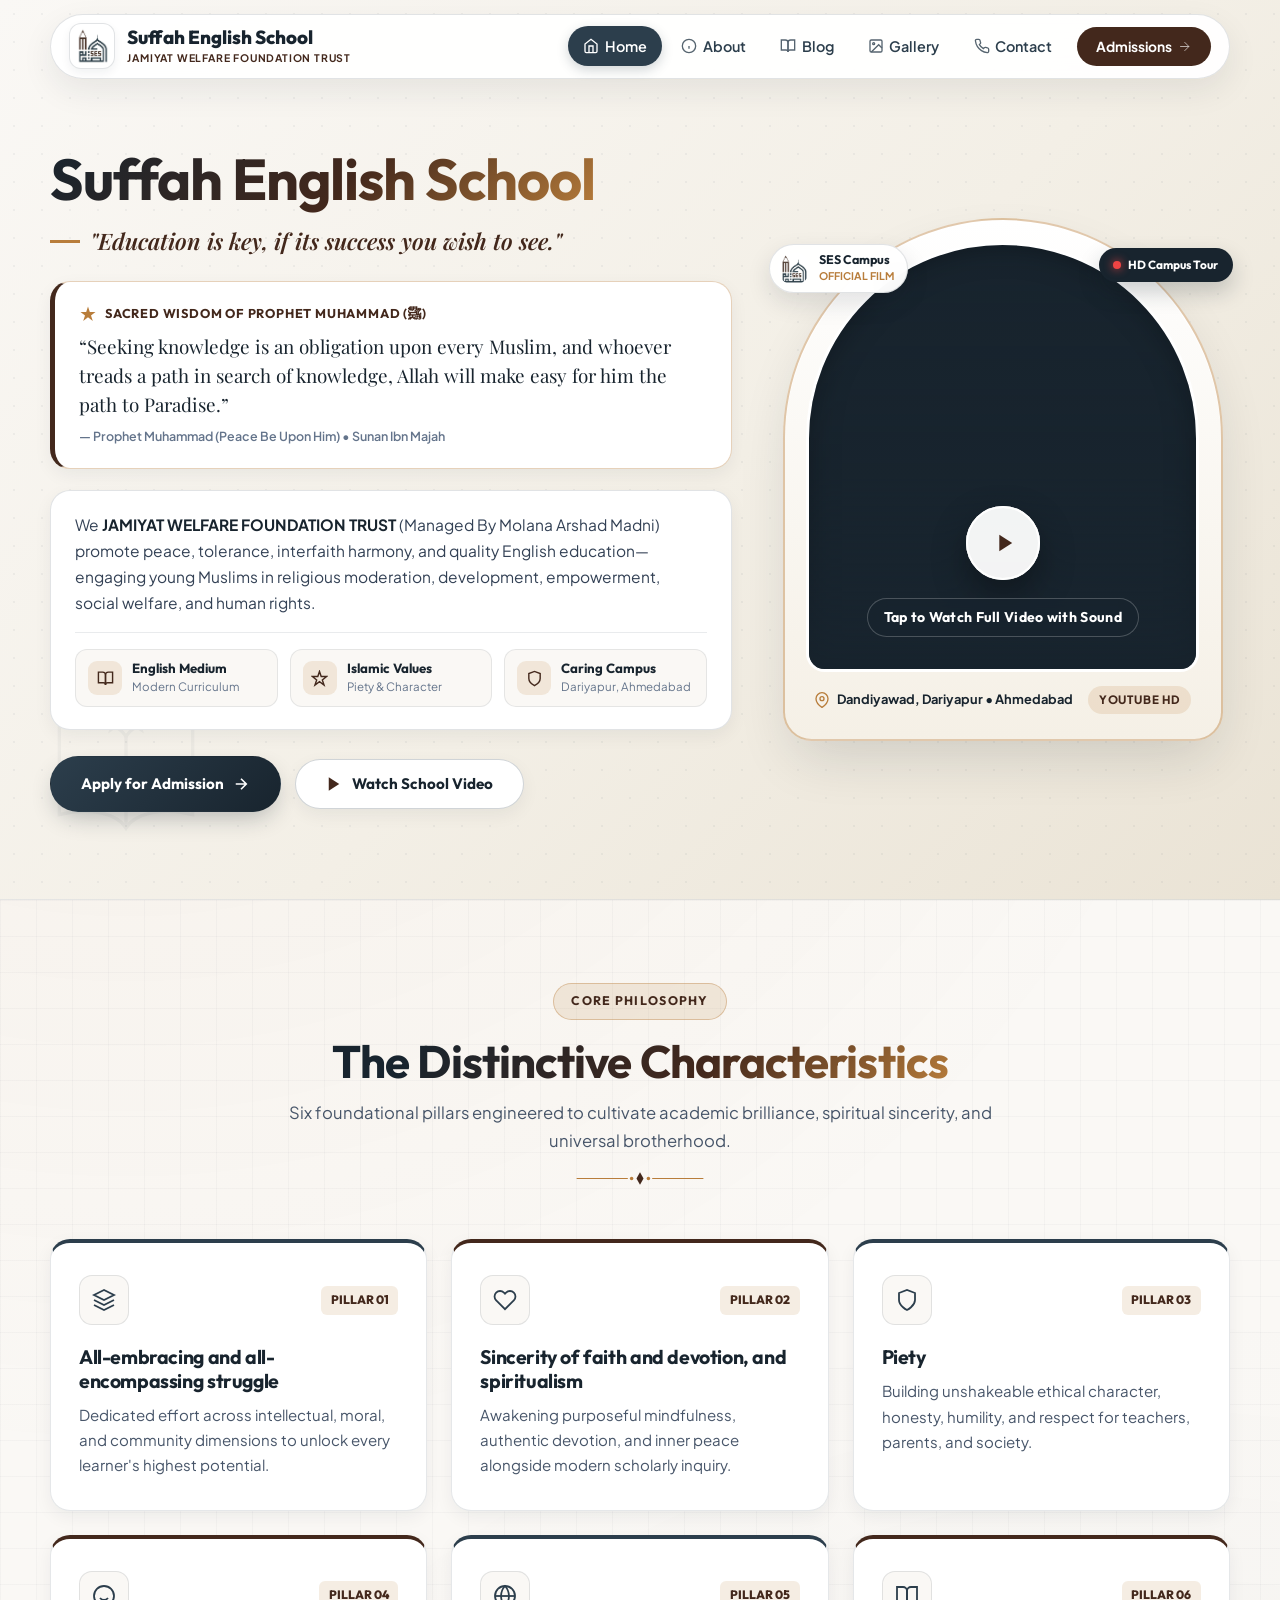
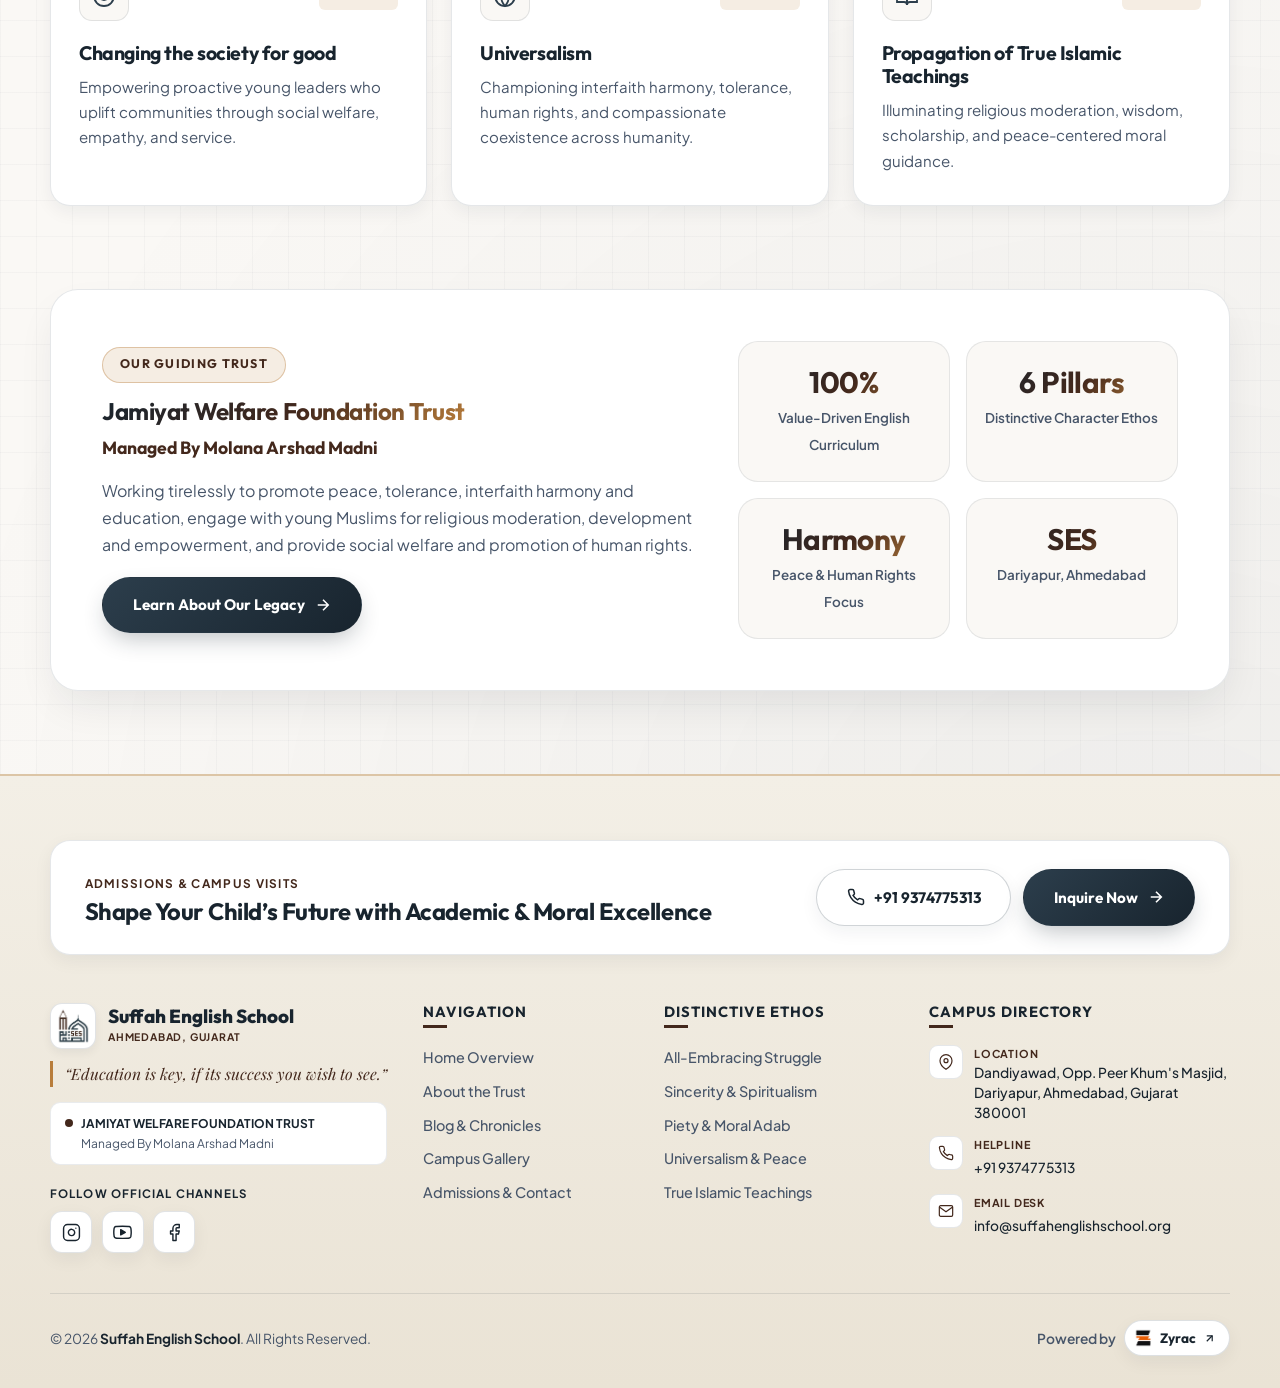
==== commit 6982b665: "light theme updated" ====
--- a/index.html
+++ b/index.html
@@ -72,16 +72,15 @@
 </head>
 <body>
 
-  <!-- Floating Apple-Pro Glass Island Header -->
+ <!-- ========================================================================
+       ZERO-JUMP SLIDING PILL HEADER (Copy this <header> to all 5 pages)
+       ======================================================================== -->
   <header class="site-header">
     <div class="container">
       <nav class="nav-island premium-glass-island">
-        <!-- Animated Background Glow Border -->
-        <div class="island-glow-border"></div>
-
         <a href="index.html" class="brand-logo">
           <div class="logo-frame shine-effect">
-            <img src="Logo.jpg" alt="Suffah English School Logo" />
+            <img src="Logo.jpg" alt="Suffah English School Logo"[cite: 1] />
           </div>
           <div class="brand-text">
             <span class="brand-name">Suffah English School</span>
@@ -89,47 +88,49 @@
           </div>
         </a>
 
-        <!-- Upgraded Animated Hamburger -->
         <button class="hamburger premium-hamburger" aria-label="Toggle Menu" aria-expanded="false">
           <span class="bar top-bar"></span>
           <span class="bar mid-bar"></span>
           <span class="bar bot-bar"></span>
         </button>
 
-        <ul class="nav-menu">
+        <ul class="nav-menu" id="mainNavMenu">
+          <!-- Sliding Active Pill Backdrop (Controlled by JS) -->
+          <span class="nav-sliding-pill" id="navSlidingPill"></span>
+
           <li>
-            <a href="index.html" class="nav-link active">
+            <a href="index.html" class="nav-link" data-page="index.html">
               <svg class="nav-icon" viewBox="0 0 24 24" fill="none" stroke="currentColor"><path d="M3 9l9-7 9 7v11a2 2 0 0 1-2 2H5a2 2 0 0 1-2-2z"/><polyline points="9 22 9 12 15 12 15 22"/></svg>
-              Home
+              <span>Home</span>
             </a>
           </li>
           <li>
-            <a href="about.html" class="nav-link">
+            <a href="about.html" class="nav-link" data-page="about.html">
               <svg class="nav-icon" viewBox="0 0 24 24" fill="none" stroke="currentColor"><circle cx="12" cy="12" r="10"/><line x1="12" y1="16" x2="12" y2="12"/><line x1="12" y1="8" x2="12.01" y2="8"/></svg>
-              About
+              <span>About</span>
             </a>
           </li>
           <li>
-            <a href="blog.html" class="nav-link">
+            <a href="blog.html" class="nav-link" data-page="blog.html">
               <svg class="nav-icon" viewBox="0 0 24 24" fill="none" stroke="currentColor"><path d="M2 3h6a4 4 0 0 1 4 4v14a3 3 0 0 0-3-3H2z"/><path d="M22 3h-6a4 4 0 0 0-4 4v14a3 3 0 0 1 3-3h7z"/></svg>
-              Blog
+              <span>Blog</span>
             </a>
           </li>
           <li>
-            <a href="gallery.html" class="nav-link">
+            <a href="gallery.html" class="nav-link" data-page="gallery.html">
               <svg class="nav-icon" viewBox="0 0 24 24" fill="none" stroke="currentColor"><rect x="3" y="3" width="18" height="18" rx="2" ry="2"/><circle cx="8.5" cy="8.5" r="1.5"/><polyline points="21 15 16 10 5 21"/></svg>
-              Gallery
+              <span>Gallery</span>
             </a>
           </li>
           <li>
-            <a href="contact.html" class="nav-link">
+            <a href="contact.html" class="nav-link" data-page="contact.html">
               <svg class="nav-icon" viewBox="0 0 24 24" fill="none" stroke="currentColor"><path d="M22 16.92v3a2 2 0 0 1-2.18 2 19.79 19.79 0 0 1-8.63-3.07 19.5 19.5 0 0 1-6-6 19.79 19.79 0 0 1-3.07-8.67A2 2 0 0 1 4.11 2h3a2 2 0 0 1 2 1.72 12.84 12.84 0 0 0 .7 2.81 2 2 0 0 1-.45 2.11L8.09 9.91a16 16 0 0 0 6 6l1.27-1.27a2 2 0 0 1 2.11-.45 12.84 12.84 0 0 0 2.81.7A2 2 0 0 1 22 16.92z"/></svg>
-              Contact
+              <span>Contact</span>
             </a>
           </li>
           <li>
             <a href="contact.html" class="nav-cta pulse-cta">
-              Admissions
+              <span>Admissions</span>
               <svg viewBox="0 0 24 24" fill="none" stroke="currentColor"><line x1="5" y1="12" x2="19" y2="12"/><polyline points="12 5 19 12 12 19"/></svg>
             </a>
           </li>
@@ -138,47 +139,18 @@
     </div>
   </header>
 
-<!-- ========================================================================
-       MASTERPIECE ISLAMIC & PARENT-CENTRIC HERO SECTION
+  <!-- ========================================================================
+       HERO SECTION WITH BESPOKE MIHRAB ARCH YOUTUBE PORTAL & CINEMA MODAL
        ======================================================================== -->
   <section class="hero-pro">
-    <!-- 1. Responsive Background Image Layer + Studio Lighting Vignette -->
-    <div class="hero-image-wrapper">
-      <img 
-        src="Logo.jpg" 
-        alt="Suffah English School Campus Background" 
-        class="hero-bg-image"
-        loading="eager" 
-        fetchpriority="high"
-      />
-      <div class="hero-image-overlay"></div>
-      <div class="hero-islamic-pattern"></div>
-    </div>
-
-    <!-- 2. Ambient Rotating Islamic Star Mandala (Right Backdrop) -->
-    <svg class="hero-svg-mandala" viewBox="0 0 240 240" fill="none" xmlns="http://www.w3.org/2000/svg">
-      <g stroke="url(#heroGoldGrad)" stroke-width="0.75">
-        <circle cx="120" cy="120" r="110" stroke-dasharray="4 4" />
-        <circle cx="120" cy="120" r="92" />
-        <rect x="44" y="44" width="152" height="152" transform="rotate(0 120 120)" />
-        <rect x="44" y="44" width="152" height="152" transform="rotate(45 120 120)" />
-        <rect x="44" y="44" width="152" height="152" transform="rotate(22.5 120 120)" />
-        <rect x="44" y="44" width="152" height="152" transform="rotate(67.5 120 120)" />
-        <circle cx="120" cy="120" r="46" />
-      </g>
-      <defs>
-        <linearGradient id="heroGoldGrad" x1="0" y1="0" x2="240" y2="240" gradientUnits="userSpaceOnUse">
-          <stop stop-color="#F7D6A8" />
-          <stop offset="0.5" stop-color="#E2B887" />
-          <stop offset="1" stop-color="#43281C" />
-        </linearGradient>
-      </defs>
-    </svg>
+    <div class="hero-islamic-pattern"></div>
 
     <div class="container hero-container">
       
-      <!-- LEFT COLUMN: Parent-Friendly Story, Hadith & Clear Highlights -->
+      <!-- LEFT COLUMN: Parent Story, Hadith & Action Buttons -->
       <div class="hero-content reveal">
+       
+
         <h1 class="hero-title">
           <span class="text-gradient-gold">Suffah English School</span>
         </h1>
@@ -187,9 +159,8 @@
           "Education is key, if its success you wish to see."
         </div>
 
-        <!-- Prophet Muhammad (ﷺ) Illuminated Hadith Showcase -->
+        <!-- Prophet Muhammad (ﷺ) Hadith Showcase -->
         <div class="hadith-glass-card">
-          <div class="hadith-corner-ornament"></div>
           <div class="hadith-header">
             <svg viewBox="0 0 24 24"><path d="M12 2l2.4 7.2h7.6l-6 4.8 2.4 7.2-6.4-4.8-6.4 4.8 2.4-7.2-6-4.8h7.6z"/></svg>
             <span>Sacred Wisdom of Prophet Muhammad (ﷺ)</span>
@@ -197,24 +168,23 @@
           <blockquote class="hadith-quote">
             “Seeking knowledge is an obligation upon every Muslim, and whoever treads a path in search of knowledge, Allah will make easy for him the path to Paradise.”
           </blockquote>
-          <div class="hadith-source">— Prophet Muhammad (Peace Be Upon Him) • Sunan Ibn Majah &amp; Sahih Muslim</div>
-        </div>
-
-        <!-- High-Contrast Glass Mission Box + 3 Easy Parent Highlights -->
+          <div class="hadith-source">— Prophet Muhammad (Peace Be Upon Him) • Sunan Ibn Majah</div>
+        </div>
+
+        <!-- Parent-Friendly Mission & 3 Pillars -->
         <div class="parent-mission-card">
           <p class="mission-lead">
-            We <strong>JAMIYAT WELFARE FOUNDATION TRUST</strong> (Managed By Molana Arshad Madni) are dedicated to promoting peace, tolerance, interfaith harmony, and quality education—engaging young Muslims in religious moderation, development, empowerment, social welfare, and human rights.
+            We <strong>JAMIYAT WELFARE FOUNDATION TRUST</strong> (Managed By Molana Arshad Madni) promote peace, tolerance, interfaith harmony, and quality English education—engaging young Muslims in religious moderation, development, empowerment, social welfare, and human rights.
           </p>
 
-          <!-- 3 Quick Scannable Pillars for Parents -->
           <div class="parent-pillars-grid">
             <div class="parent-pillar">
               <div class="pillar-icon">
                 <svg viewBox="0 0 24 24" fill="none" stroke="currentColor" stroke-width="2"><path d="M2 3h6a4 4 0 0 1 4 4v14a3 3 0 0 0-3-3H2z"/><path d="M22 3h-6a4 4 0 0 0-4 4v14a3 3 0 0 1 3-3h7z"/></svg>
               </div>
               <div>
-                <strong>Modern English</strong>
-                <span>Strong Academic Foundation</span>
+                <strong>English Medium</strong>
+                <span>Modern Curriculum</span>
               </div>
             </div>
 
@@ -223,8 +193,8 @@
                 <svg viewBox="0 0 24 24" fill="none" stroke="currentColor" stroke-width="2"><path d="M12 2l2.4 7.2h7.6l-6 4.8 2.4 7.2-6.4-4.8-6.4 4.8 2.4-7.2-6-4.8h7.6z"/></svg>
               </div>
               <div>
-                <strong>Islamic &amp; Moral Values</strong>
-                <span>Piety, Adab &amp; Moderation</span>
+                <strong>Islamic Values</strong>
+                <span>Piety &amp; Character</span>
               </div>
             </div>
 
@@ -233,65 +203,76 @@
                 <svg viewBox="0 0 24 24" fill="none" stroke="currentColor" stroke-width="2"><path d="M12 22s8-4 8-10V5l-8-3-8 3v7c0 6 8 10 8 10z"/></svg>
               </div>
               <div>
-                <strong>Safe Environment</strong>
-                <span>Caring Mentorship &amp; Welfare</span>
-              </div>
-            </div>
-          </div>
-        </div>
-
-        <!-- Call-To-Action Buttons for Parents -->
+                <strong>Caring Campus</strong>
+                <span>Dariyapur, Ahmedabad</span>
+              </div>
+            </div>
+          </div>
+        </div>
+
         <div class="hero-actions">
           <a href="contact.html" class="btn btn-gold">
             <span>Apply for Admission</span>
             <svg viewBox="0 0 24 24" fill="none" stroke="currentColor" stroke-width="2.2"><path d="M5 12h14M12 5l7 7-7 7"/></svg>
           </a>
-          <a href="tel:9374775313" class="btn btn-glass">
-            <svg viewBox="0 0 24 24" fill="none" stroke="currentColor" stroke-width="2" style="transform:none;"><path d="M22 16.92v3a2 2 0 0 1-2.18 2 19.79 19.79 0 0 1-8.63-3.07 19.5 19.5 0 0 1-6-6 19.79 19.79 0 0 1-3.07-8.67A2 2 0 0 1 4.11 2h3a2 2 0 0 1 2 1.72 12.84 12.84 0 0 0 .7 2.81 2 2 0 0 1-.45 2.11L8.09 9.91a16 16 0 0 0 6 6l1.27-1.27a2 2 0 0 1 2.11-.45 12.84 12.84 0 0 0 2.81.7A2 2 0 0 1 22 16.92z"/></svg>
-            <span>Call: 9374775313</span>
-          </a>
-          <a href="about.html" class="btn-text-link">Discover Our 6 Pillars &rarr;</a>
-        </div>
-
-      </div>
-
-      <!-- RIGHT COLUMN: Sacred Islamic Mihrab Arch 3D Showcase Card -->
+          <button type="button" class="btn btn-glass open-video-modal-btn" id="heroWatchBtn">
+            <svg viewBox="0 0 24 24" fill="currentColor" style="color:#43281C; transform:none;"><polygon points="5 3 19 12 5 21 5 3"/></svg>
+            <span>Watch School Video</span>
+          </button>
+        </div>
+      </div>
+
+      <!-- RIGHT COLUMN: Unique Sculpted Mihrab Arch YouTube Video Portal -->
       <div class="hero-visual-wrap reveal">
-        <div class="pro-3d-card mihrab-arch-card">
-          
-          <!-- Floating Glass Badge Top-Left -->
-          <div class="floating-chip chip-top">
-            <svg width="16" height="16" viewBox="0 0 24 24" fill="none" stroke="#F7D6A8" stroke-width="2"><path d="M22 11.08V12a10 10 0 1 1-5.93-9.14"/><polyline points="22 4 12 14.01 9 11.01"/></svg>
-            <span>100% Holistic Growth</span>
-          </div>
-
-          <!-- Sacred Arch Inner Border SVG -->
-          <div class="emblem-halo">
-            <svg class="emblem-ring-svg" viewBox="0 0 200 200" fill="none">
-              <circle cx="100" cy="100" r="94" stroke="#E2B887" stroke-width="1.2" stroke-dasharray="6 6" />
-              <rect x="32" y="32" width="136" height="136" stroke="rgba(247,214,168,0.28)" stroke-width="1" transform="rotate(45 100 100)" />
-              <rect x="32" y="32" width="136" height="136" stroke="rgba(247,214,168,0.28)" stroke-width="1" />
-            </svg>
-            <div class="emblem-logo-box">
-              <img src="Logo.jpg" alt="Suffah English School Official Emblem" />
-            </div>
-          </div>
-
-          <span class="arch-subtitle">Jamiyat Welfare Foundation Trust</span>
-          <h3>Suffah English School</h3>
-
-          <!-- Clear Campus Location Box for Parents -->
-          <div class="campus-quick-box">
-            <div class="campus-quick-item">
+        <div class="mihrab-video-portal" id="mihrabVideoPortal">
+
+          <!-- Floating School Emblem Crest Badge (Top Left) -->
+          <div class="portal-crest-badge">
+            <img src="Logo.jpg" alt="Suffah English School Logo"[cite: 1] />
+            <div>
+              <strong>SES Campus</strong>
+              <span>Official Film</span>
+            </div>
+          </div>
+
+          <!-- Floating Live Status Chip (Top Right) -->
+          <div class="portal-live-chip">
+            <span class="pulse-red-dot"></span>
+            <span>HD Campus Tour</span>
+          </div>
+
+          <!-- The Sculpted Islamic Arch Video Window -->
+          <div class="mihrab-arch-window">
+            <!-- Embedded YouTube Live Silent Preview -->
+            <div class="arch-video-frame">
+              <iframe 
+                src="https://www.youtube.com/embed/ec_1Gl5H5m4?autoplay=1&mute=1&loop=1&playlist=ec_1Gl5H5m4&controls=0&rel=0&modestbranding=1&playsinline=1&iv_load_policy=3&si=D7wruvLHnaGHt35M" 
+                title="Suffah English School Campus Video Preview"
+                frameborder="0" 
+                allow="accelerometer; autoplay; clipboard-write; encrypted-media; gyroscope; picture-in-picture; web-share" 
+                referrerpolicy="strict-origin-when-cross-origin"
+                allowfullscreen>
+              </iframe>
+            </div>
+
+            <!-- Interactive Glass Play Trigger Overlay -->
+            <div class="arch-glass-overlay" id="archPlayTrigger" role="button" tabindex="0" aria-label="Play Full Suffah English School Video with Sound">
+              <div class="sonic-play-orb">
+                <span class="orb-ring ring-1"></span>
+                <span class="orb-ring ring-2"></span>
+                <svg viewBox="0 0 24 24" fill="currentColor"><polygon points="8 5 19 12 8 19 8 5"/></svg>
+              </div>
+              <span class="play-caption">Tap to Watch Full Video with Sound</span>
+            </div>
+          </div>
+
+          <!-- Bottom Arch Caption Bar -->
+          <div class="portal-footer-bar">
+            <div class="portal-location">
               <svg viewBox="0 0 24 24" fill="none" stroke="currentColor" stroke-width="2"><path d="M21 10c0 7-9 13-9 13s-9-6-9-13a9 9 0 0 1 18 0z"/><circle cx="12" cy="10" r="3"/></svg>
-              <span>Dandiyawad, Opp. Peer Khum's Masjid, Dariyapur, Ahmedabad - 380001</span>
-            </div>
-          </div>
-
-          <div class="pro-pill-row">
-            <span class="pro-mini-pill">Peace &amp; Harmony</span>
-            <span class="pro-mini-pill">Academic Excellence</span>
-            <span class="pro-mini-pill">Moral Piety</span>
+              <span>Dandiyawad, Dariyapur • Ahmedabad</span>
+            </div>
+            <span class="portal-duration">YouTube HD</span>
           </div>
 
         </div>
@@ -299,6 +280,28 @@
 
     </div>
   </section>
+
+  <!-- ========================================================================
+       FULL-SCREEN CINEMA VIDEO MODAL (Opens with Sound on Click)
+       ======================================================================== -->
+  <div class="video-cinema-modal" id="videoCinemaModal" aria-hidden="true">
+    <div class="cinema-backdrop" id="cinemaBackdrop"></div>
+    <div class="cinema-dialog">
+      <div class="cinema-topbar">
+        <div class="cinema-brand">
+          <img src="Logo.jpg" alt="SES"[cite: 1] />
+          <span>Suffah English School — Official Campus Showcase</span>
+        </div>
+        <button type="button" class="cinema-close-btn" id="cinemaCloseBtn" aria-label="Close Video">
+          <span>Close</span>
+          <svg viewBox="0 0 24 24" fill="none" stroke="currentColor" stroke-width="2.2"><line x1="18" y1="6" x2="6" y2="18"/><line x1="6" y1="6" x2="18" y2="18"/></svg>
+        </button>
+      </div>
+      <div class="cinema-aspect-box" id="cinemaIframeContainer">
+        <!-- High-Definition YouTube Player with Sound injected here on click -->
+      </div>
+    </div>
+  </div>
 
   <!-- Bento Grid: The 6 Distinctive Characteristics -->
   <section class="section-padding">
--- a/style.css
+++ b/style.css
@@ -1,593 +1,585 @@
 /* ==========================================================================
-   SUFFAH ENGLISH SCHOOL — APPLE PRO GLASSMORPHISM & SVG EDITION (style.css)
-   Palette: Deep Obsidian Slate (#070B10), Logo Slate (#2C3E4C),
-            Warm Mahogany (#43281C), Liquid Gold (#E2B887)
+   SUFFAH ENGLISH SCHOOL — 100% UNIFIED LIGHT THEME (style.css)
+   Replaces ALL previous CSS. Zero dark-mode backgrounds.
+   Palette: Warm Ivory (#FAF8F5), Pure White (#FFFFFF),
+            Logo Academic Slate (#2C3E4C), Logo Mahogany (#43281C),
+            Scholastic Ochre Gold (#B87D3B)
    ========================================================================== */
 
-@import url('https://fonts.googleapis.com/css2?family=Outfit:wght@300;400;500;600;700;800&family=Plus+Jakarta+Sans:wght@400;500;600;700&family=Playfair+Display:ital,wght@0,600;1,500;1,600&display=swap');
+@import url('https://fonts.googleapis.com/css2?family=Outfit:wght@400;500;600;700;800&family=Plus+Jakarta+Sans:wght@400;500;600;700&family=Playfair+Display:ital,wght@0,600;0,700;1,600&display=swap');
 
 :root {
-  /* Core Apple Pro Dark & Brand Palette */
-  --bg-obsidian: #070B10;
-  --bg-deep-slate: #0D151E;
-  --bg-surface: #131E2A;
+  /* Force ALL theme variables (including legacy dark names) to Light Mode */
+  --bg-obsidian: #FAF8F5;
+  --bg-deep-slate: #F3EFE6;
+  --bg-surface: #FFFFFF;
+  --bg-light: #FAF8F5;
+  --bg-white: #FFFFFF;
+
+  /* Brand Colors from Logo.jpg */
   --brand-slate: #2C3E4C;
+  --brand-slate-dark: #18242E;
+  --primary-slate: #2C3E4C;
+  --primary-slate-dark: #18242E;
   --brand-brown: #43281C;
-  --gold-primary: #E2B887;
-  --gold-bright: #F7D6A8;
-  --cyan-glow: #38BDF8;
-
-  /* Typography Colors */
-  --text-primary: #F8FAFC;
-  --text-secondary: #94A3B8;
+  --accent-brown: #43281C;
+  --gold-primary: #B87D3B;
+  --gold-bright: #7A4B14;
+  --accent-gold: #B87D3B;
+  --gold-soft-bg: rgba(184, 125, 59, 0.12);
+
+  /* High-Contrast Dark Text on Light Backgrounds */
+  --text-primary: #18242E;
+  --text-dark: #18242E;
+  --text-secondary: #475569;
   --text-muted: #64748B;
 
-  /* Apple Pro Glassmorphism Tokens */
-  --glass-bg: rgba(19, 30, 42, 0.55);
-  --glass-bg-heavy: rgba(11, 18, 26, 0.82);
-  --glass-border: rgba(255, 255, 255, 0.11);
-  --glass-border-gold: rgba(226, 184, 135, 0.28);
-  --glass-highlight: inset 0 1px 0 0 rgba(255, 255, 255, 0.18);
-  --blur-pro: blur(24px) saturate(180%);
-
-  /* Shadows & Radii */
-  --shadow-pro: 0 25px 50px -12px rgba(0, 0, 0, 0.65);
-  --shadow-gold: 0 12px 35px -5px rgba(226, 184, 135, 0.22);
+  /* Light Glass & Borders */
+  --glass-bg: rgba(255, 255, 255, 0.92);
+  --glass-bg-heavy: rgba(255, 255, 255, 0.97);
+  --glass-border: rgba(44, 62, 76, 0.12);
+  --border-light: rgba(44, 62, 76, 0.12);
+  --glass-border-gold: rgba(184, 125, 59, 0.35);
+  --glass-highlight: inset 0 1px 0 0 rgba(255, 255, 255, 1);
+  --blur-pro: blur(20px) saturate(180%);
+
+  /* Soft Daylight Shadows */
+  --shadow-sm: 0 6px 18px rgba(24, 36, 46, 0.06);
+  --shadow-md: 0 12px 30px rgba(24, 36, 46, 0.08);
+  --shadow-pro: 0 18px 42px -8px rgba(24, 36, 46, 0.09);
+  --shadow-gold: 0 12px 26px -4px rgba(67, 40, 28, 0.18);
+
+  /* Radii & Transitions */
   --radius-sm: 12px;
   --radius-md: 20px;
   --radius-lg: 28px;
   --radius-pill: 9999px;
-
   --ease-apple: cubic-bezier(0.16, 1, 0.3, 1);
-  --container: 1280px;
-}
-
-/* Base Reset */
+  --transition: all 0.35s cubic-bezier(0.16, 1, 0.3, 1);
+  --container: 1260px;
+}
+
+/* ==========================================================================
+   1. BASE RESET & MOBILE OVERFLOW PROTECTION
+   ========================================================================== */
 *, *::before, *::after {
   box-sizing: border-box;
   margin: 0;
   padding: 0;
 }
 
-html {
+html, body {
+  width: 100%;
+  max-width: 100vw;
+  overflow-x: clip;
   scroll-behavior: smooth;
   font-size: 16px;
-  background-color: var(--bg-obsidian);
-  color: var(--text-primary);
+  background-color: #FAF8F5 !important;
+  color: #18242E !important;
 }
 
 body {
   font-family: 'Plus Jakarta Sans', -apple-system, BlinkMacSystemFont, sans-serif;
-  background-color: var(--bg-obsidian);
-  color: var(--text-primary);
-  line-height: 1.65;
-  overflow-x: hidden;
+  line-height: 1.68;
   min-height: 100vh;
   display: flex;
   flex-direction: column;
   position: relative;
-}
-
-/* Ambient Animated Mesh Gradient Background */
+  /* Light Academic Paper Grid Texture */
+  background-image:
+    radial-gradient(circle at 10% 10%, rgba(184, 125, 59, 0.07) 0%, transparent 40%),
+    radial-gradient(circle at 90% 85%, rgba(44, 62, 76, 0.06) 0%, transparent 45%),
+    linear-gradient(to right, rgba(44, 62, 76, 0.03) 1px, transparent 1px),
+    linear-gradient(to bottom, rgba(44, 62, 76, 0.03) 1px, transparent 1px) !important;
+  background-size: 100% 100%, 100% 100%, 36px 36px, 36px 36px !important;
+}
+
+/* Disable any old dark fixed overlay */
 body::before {
+  display: none !important;
+}
+
+/* Subtle School Book & Star Watermark in Corner */
+body::after {
   content: '';
   position: fixed;
-  inset: 0;
-  background:
-    radial-gradient(circle at 15% 20%, rgba(44, 62, 76, 0.28) 0%, transparent 45%),
-    radial-gradient(circle at 85% 75%, rgba(67, 40, 28, 0.28) 0%, transparent 45%),
-    radial-gradient(circle at 50% 50%, rgba(226, 184, 135, 0.05) 0%, transparent 60%);
+  bottom: 3%;
+  left: 2%;
+  width: 200px;
+  height: 200px;
   pointer-events: none;
-  z-index: -1;
+  z-index: 0;
+  opacity: 0.04;
+  background-repeat: no-repeat;
+  background-size: contain;
+  background-image: url("data:image/svg+xml,%3Csvg xmlns='http://www.w3.org/2000/svg' viewBox='0 0 120 120' fill='none' stroke='%232C3E4C' stroke-width='2'%3E%3Cpath d='M20 30 C40 25, 55 30, 60 38 C65 30, 80 25, 100 30 L100 85 C80 80, 65 85, 60 93 C55 85, 40 80, 20 85 Z'/%3E%3Cline x1='60' y1='38' x2='60' y2='93'/%3E%3Cpolygon points='60,8 64,18 75,18 66,24 69,34 60,28 51,34 54,24 45,18 56,18'/%3E%3C/svg%3E");
 }
 
 h1, h2, h3, h4, h5, h6 {
   font-family: 'Outfit', sans-serif;
   font-weight: 700;
-  line-height: 1.18;
+  line-height: 1.2;
   letter-spacing: -0.02em;
-  color: var(--text-primary);
+  color: #18242E !important;
 }
 
 a {
   text-decoration: none;
   color: inherit;
-  transition: all 0.35s var(--ease-apple);
+  transition: var(--transition);
 }
 
 ul {
   list-style: none;
 }
 
-img {
+img, video, svg {
   max-width: 100%;
   display: block;
 }
 
 .container {
-  width: 92%;
+  width: 100%;
   max-width: var(--container);
-  margin: 0 auto;
+  margin-inline: auto;
+  padding-inline: clamp(1rem, 4vw, 2.5rem);
+  position: relative;
+  z-index: 2;
 }
 
 .section-padding {
-  padding: 6.5rem 0;
+  padding: clamp(3.75rem, 6.5vw, 5.75rem) 0;
   position: relative;
-}
-
-/* Metallic Gradient Text Utility */
+  background-color: transparent !important;
+}
+
+/* ==========================================================================
+   2. HEADINGS, BADGES & SCHOOL ORNAMENTS
+   ========================================================================== */
 .text-gradient-gold {
-  background: linear-gradient(135deg, #FFFFFF 0%, var(--gold-bright) 50%, var(--gold-primary) 100%);
+  background: linear-gradient(135deg, #18242E 0%, #43281C 55%, #B87D3B 100%);
   -webkit-background-clip: text;
   -webkit-text-fill-color: transparent;
   background-clip: text;
 }
 
-/* Section Headers */
 .section-header {
   text-align: center;
-  max-width: 760px;
-  margin: 0 auto 4rem;
-}
-
-.pro-badge {
+  max-width: 720px;
+  margin: 0 auto 3.25rem;
+}
+
+.section-header::after {
+  content: '';
+  display: block;
+  width: 140px;
+  height: 18px;
+  margin: 0.9rem auto 0;
+  background-repeat: no-repeat;
+  background-position: center;
+  background-size: contain;
+  background-image: url("data:image/svg+xml,%3Csvg xmlns='http://www.w3.org/2000/svg' viewBox='0 0 200 24' fill='none'%3E%3Cline x1='10' y1='12' x2='82' y2='12' stroke='%23B87D3B' stroke-width='1.5' stroke-linecap='round'/%3E%3Cpolygon points='100,3 105,12 100,21 95,12' fill='%2343281C'/%3E%3Ccircle cx='88' cy='12' r='2.5' fill='%23B87D3B'/%3E%3Ccircle cx='112' cy='12' r='2.5' fill='%23B87D3B'/%3E%3Cline x1='118' y1='12' x2='190' y2='12' stroke='%23B87D3B' stroke-width='1.5' stroke-linecap='round'/%3E%3C/svg%3E");
+}
+
+.pro-badge,
+.section-badge,
+.light-badge {
   display: inline-flex;
   align-items: center;
-  gap: 0.5rem;
-  padding: 0.45rem 1.15rem;
+  gap: 0.45rem;
+  padding: 0.42rem 1.05rem;
   border-radius: var(--radius-pill);
-  background: rgba(226, 184, 135, 0.1);
-  border: 1px solid var(--glass-border-gold);
-  color: var(--gold-bright);
+  background: rgba(184, 125, 59, 0.14) !important;
+  border: 1px solid rgba(184, 125, 59, 0.38) !important;
+  color: #43281C !important;
   font-family: 'Outfit', sans-serif;
-  font-size: 0.8rem;
-  font-weight: 600;
+  font-size: 0.78rem;
+  font-weight: 700;
   text-transform: uppercase;
-  letter-spacing: 1.8px;
-  margin-bottom: 1.1rem;
-  backdrop-filter: blur(12px);
+  letter-spacing: 1.3px;
+  margin-bottom: 0.9rem;
 }
 
 .section-header h2 {
-  font-size: clamp(2.1rem, 4.2vw, 3.25rem);
-  margin-bottom: 1rem;
+  font-size: clamp(1.9rem, 3.8vw, 2.85rem);
+  color: #18242E !important;
+  margin-bottom: 0.65rem;
 }
 
 .section-header p {
-  color: var(--text-secondary);
-  font-size: 1.08rem;
-}
-
-/* Buttons */
+  color: #475569 !important;
+  font-size: 1.04rem;
+}
+
+/* ==========================================================================
+   3. BUTTONS
+   ========================================================================== */
 .btn {
   display: inline-flex;
   align-items: center;
   justify-content: center;
-  gap: 0.65rem;
-  padding: 0.95rem 2rem;
+  gap: 0.55rem;
+  padding: 0.9rem 1.85rem;
   border-radius: var(--radius-pill);
   font-family: 'Outfit', sans-serif;
-  font-weight: 600;
-  font-size: 0.98rem;
+  font-weight: 700;
+  font-size: 0.95rem;
   cursor: pointer;
-  transition: all 0.4s var(--ease-apple);
-  border: 1px solid transparent;
-  position: relative;
-  overflow: hidden;
+  transition: var(--transition);
+  border: 1.5px solid transparent;
 }
 
 .btn svg {
   width: 18px;
   height: 18px;
-  transition: transform 0.35s var(--ease-apple);
+  flex-shrink: 0;
+  transition: transform 0.3s ease;
 }
 
 .btn:hover svg {
   transform: translateX(4px);
 }
 
-.btn-gold {
-  background: linear-gradient(135deg, var(--gold-bright) 0%, var(--gold-primary) 100%);
-  color: #090D14;
+.btn-gold,
+.btn-primary,
+.btn-slate {
+  background: linear-gradient(135deg, #2C3E4C 0%, #18242E 100%) !important;
+  color: #FFFFFF !important;
+  box-shadow: 0 10px 24px -6px rgba(24, 36, 46, 0.3);
+}
+
+.btn-gold span,
+.btn-primary span,
+.btn-slate span {
+  color: #FFFFFF !important;
+}
+
+.btn-gold:hover,
+.btn-primary:hover,
+.btn-slate:hover {
+  background: linear-gradient(135deg, #43281C 0%, #2A1810 100%) !important;
+  color: #FFFFFF !important;
+  transform: translateY(-2px);
   box-shadow: var(--shadow-gold);
 }
 
-.btn-gold:hover {
-  transform: translateY(-3px) scale(1.02);
-  box-shadow: 0 18px 40px -5px rgba(226, 184, 135, 0.45);
-}
-
-.btn-glass {
-  background: rgba(255, 255, 255, 0.08);
-  backdrop-filter: var(--blur-pro);
-  -webkit-backdrop-filter: var(--blur-pro);
-  color: var(--text-primary);
-  border-color: var(--glass-border);
-  box-shadow: var(--glass-highlight);
-}
-
-.btn-glass:hover {
-  background: rgba(255, 255, 255, 0.16);
-  border-color: var(--gold-primary);
-  transform: translateY(-3px);
+.btn-glass,
+.btn-outline {
+  background: #FFFFFF !important;
+  color: #18242E !important;
+  border-color: rgba(44, 62, 76, 0.22) !important;
+  box-shadow: var(--shadow-sm);
+}
+
+.btn-glass span {
+  color: #18242E !important;
+}
+
+.btn-glass:hover,
+.btn-outline:hover {
+  background: #F3EFE6 !important;
+  border-color: #43281C !important;
+  color: #43281C !important;
+  transform: translateY(-2px);
 }
 
 /* ==========================================================================
-   FLOATING APPLE-PRO GLASS ISLAND HEADER
+   4. LIGHT FLOATING GLASS HEADER & NAVIGATION
    ========================================================================== */
 .site-header {
   position: fixed;
-  top: 1.15rem;
+  top: 0.85rem;
   left: 0;
   right: 0;
   z-index: 1000;
-  transition: all 0.45s var(--ease-apple);
+  background: transparent !important;
+  border: none !important;
+  transition: var(--transition);
 }
 
 .site-header.scrolled {
-  top: 0.55rem;
-}
-
-.nav-island {
+  top: 0.4rem;
+}
+
+.nav-island,
+.premium-glass-island,
+.navbar {
   display: flex;
   align-items: center;
   justify-content: space-between;
-  padding: 0.65rem 1.25rem;
-  background: var(--glass-bg-heavy);
+  padding: 0.55rem 1.15rem;
+  background: rgba(255, 255, 255, 0.94) !important;
   backdrop-filter: var(--blur-pro);
   -webkit-backdrop-filter: var(--blur-pro);
-  border: 1px solid var(--glass-border);
-  box-shadow: var(--shadow-pro), var(--glass-highlight);
+  border: 1px solid rgba(44, 62, 76, 0.14) !important;
+  box-shadow: 0 12px 32px rgba(24, 36, 46, 0.08) !important;
   border-radius: var(--radius-pill);
-  transition: all 0.4s var(--ease-apple);
+  position: relative;
+}
+
+.island-glow-border {
+  display: none !important;
 }
 
 .brand-logo {
   display: flex;
   align-items: center;
-  gap: 0.85rem;
+  gap: 0.75rem;
+  min-width: 0;
 }
 
 .logo-frame {
-  width: 48px;
-  height: 48px;
-  border-radius: 50%;
+  width: 46px;
+  height: 46px;
+  border-radius: 12px;
   background: #FFFFFF;
   padding: 3px;
+  border: 1px solid rgba(44, 62, 76, 0.14);
+  box-shadow: 0 4px 10px rgba(24, 36, 46, 0.06);
   display: flex;
   align-items: center;
   justify-content: center;
-  box-shadow: 0 0 20px rgba(226, 184, 135, 0.35);
-  transition: transform 0.4s var(--ease-apple);
   flex-shrink: 0;
 }
 
-.brand-logo:hover .logo-frame {
-  transform: rotate(-5deg) scale(1.06);
-}
-
-.logo-frame img {
+.logo-frame img,
+.brand-logo img {
   width: 100%;
   height: 100%;
+  max-height: 42px;
   object-fit: contain;
-  border-radius: 50%;
 }
 
 .brand-text {
   display: flex;
   flex-direction: column;
+  min-width: 0;
 }
 
 .brand-name {
   font-family: 'Outfit', sans-serif;
-  font-size: 1.18rem;
+  font-size: clamp(0.98rem, 1.8vw, 1.18rem);
   font-weight: 800;
-  color: var(--text-primary);
-  line-height: 1.1;
+  color: #18242E !important;
+  line-height: 1.15;
+  white-space: nowrap;
+  overflow: hidden;
+  text-overflow: ellipsis;
 }
 
 .brand-tagline {
-  font-size: 0.68rem;
-  color: var(--gold-primary);
+  font-size: 0.65rem;
+  color: #43281C !important;
   text-transform: uppercase;
-  letter-spacing: 1px;
-  font-weight: 600;
+  letter-spacing: 0.8px;
+  font-weight: 700;
 }
 
 .nav-menu {
   display: flex;
   align-items: center;
+  gap: 0.25rem;
+}
+
+.nav-link {
+  display: inline-flex;
+  align-items: center;
   gap: 0.35rem;
-}
-
-.nav-link {
-  padding: 0.55rem 1.1rem;
+  padding: 0.5rem 0.95rem !important;
   border-radius: var(--radius-pill);
   font-size: 0.9rem;
   font-weight: 600;
-  color: var(--text-secondary);
-  position: relative;
+  color: #2C3E4C !important;
+}
+
+.nav-icon {
+  width: 16px;
+  height: 16px;
+  stroke: #2C3E4C;
+  stroke-width: 2;
+  opacity: 0.8;
 }
 
 .nav-link:hover {
-  color: var(--text-primary);
-  background: rgba(255, 255, 255, 0.06);
+  background: rgba(44, 62, 76, 0.08) !important;
+  color: #43281C !important;
+}
+
+.nav-link:hover .nav-icon {
+  stroke: #43281C;
+  opacity: 1;
 }
 
 .nav-link.active {
-  color: #090D14;
-  background: linear-gradient(135deg, var(--gold-bright), var(--gold-primary));
-  box-shadow: 0 4px 16px rgba(226, 184, 135, 0.35);
+  background: #2C3E4C !important;
+  color: #FFFFFF !important;
+  box-shadow: 0 4px 12px rgba(44, 62, 76, 0.22);
+}
+
+.nav-link.active .nav-icon {
+  stroke: #FFFFFF !important;
+  opacity: 1;
 }
 
 .nav-cta {
-  margin-left: 0.4rem;
-  padding: 0.58rem 1.3rem;
+  margin-left: 0.35rem;
+  padding: 0.52rem 1.15rem;
   border-radius: var(--radius-pill);
-  background: rgba(255, 255, 255, 0.1);
-  border: 1px solid var(--glass-border-gold);
-  color: var(--gold-bright) !important;
-  font-weight: 600;
-  font-size: 0.88rem;
+  background: #43281C !important;
+  color: #FFFFFF !important;
+  font-weight: 700;
+  font-size: 0.86rem;
+  display: inline-flex;
+  align-items: center;
+  gap: 0.35rem;
+}
+
+.nav-cta svg {
+  width: 15px;
+  height: 15px;
+  stroke: #FFFFFF !important;
 }
 
 .nav-cta:hover {
-  background: var(--gold-primary);
-  color: #090D14 !important;
-}
-
-/* Hamburger Toggle */
+  background: #18242E !important;
+  color: #FFFFFF !important;
+}
+
 .hamburger {
   display: none;
   flex-direction: column;
   justify-content: space-between;
-  width: 28px;
+  width: 26px;
   height: 18px;
   background: transparent;
   border: none;
   cursor: pointer;
   z-index: 1005;
-  margin-right: 0.4rem;
+  flex-shrink: 0;
 }
 
 .hamburger .bar {
   width: 100%;
   height: 2.5px;
-  background-color: var(--gold-bright);
+  background-color: #18242E !important;
   border-radius: 4px;
-  transition: all 0.35s var(--ease-apple);
-}
+  transition: all 0.3s ease;
+}
+
 /* ==========================================================================
-   TOP-LEVEL PREMIUM HEADER ENHANCEMENTS
+   5. LIGHT HERO SECTION (WARM IVORY & ALABASTER)
    ========================================================================== */
-
-/* 1. Animated Glowing Border Island */
-.premium-glass-island {
-  position: relative;
-  overflow: visible; /* Allow glow to bleed */
-  background: rgba(11, 18, 26, 0.65) !important;
-  border: none !important;
-}
-
-.island-glow-border {
-  position: absolute;
-  inset: -1.5px;
-  border-radius: var(--radius-pill);
-  background: linear-gradient(90deg, rgba(226, 184, 135, 0.1), rgba(226, 184, 135, 0.6), rgba(226, 184, 135, 0.1));
-  background-size: 200% 100%;
-  z-index: -1;
-  animation: borderSweep 4s linear infinite;
-  mask: linear-gradient(#fff 0 0) content-box, linear-gradient(#fff 0 0);
-  -webkit-mask: linear-gradient(#fff 0 0) content-box, linear-gradient(#fff 0 0);
-  -webkit-mask-composite: xor;
-  mask-composite: exclude;
-  padding: 1.5px;
-}
-
-@keyframes borderSweep {
-  0% { background-position: 100% 0; }
-  100% { background-position: -100% 0; }
-}
-
-/* 2. Logo Frame Sweep Animation */
-.shine-effect {
-  position: relative;
-  overflow: hidden;
-}
-.shine-effect::after {
-  content: '';
-  position: absolute;
-  top: 0;
-  left: -100%;
-  width: 50%;
-  height: 100%;
-  background: linear-gradient(to right, rgba(255,255,255,0) 0%, rgba(255,255,255,0.4) 50%, rgba(255,255,255,0) 100%);
-  transform: skewX(-25deg);
-  animation: logoShine 5s infinite;
-}
-
-@keyframes logoShine {
-  0% { left: -100%; }
-  20% { left: 200%; }
-  100% { left: 200%; }
-}
-
-/* 3. Navigation Links with SVG Icons */
-.nav-link {
-  display: flex;
-  align-items: center;
-  gap: 0.4rem;
-  padding: 0.5rem 1rem !important;
-  transition: all 0.4s cubic-bezier(0.16, 1, 0.3, 1);
-}
-
-.nav-icon {
-  width: 16px;
-  height: 16px;
-  stroke-width: 2.2;
-  transition: transform 0.4s cubic-bezier(0.16, 1, 0.3, 1), stroke 0.4s;
-  opacity: 0.7;
-}
-
-/* Hover Physics */
-.nav-link:hover {
-  background: rgba(226, 184, 135, 0.1) !important;
-  color: #fff !important;
-  transform: translateY(-2px);
-}
-.nav-link:hover .nav-icon {
-  transform: scale(1.15) translateY(-1px);
-  stroke: var(--gold-bright);
-  opacity: 1;
-}
-
-/* Active State Pill */
-.nav-link.active {
-  background: linear-gradient(135deg, rgba(226, 184, 135, 0.9), var(--gold-primary)) !important;
-  color: #090D14 !important;
-}
-.nav-link.active .nav-icon {
-  stroke: #090D14;
-  opacity: 1;
-}
-
-/* 4. Animated CTA Button */
-.pulse-cta {
-  display: flex;
-  align-items: center;
-  gap: 0.3rem;
-  box-shadow: 0 0 0 0 rgba(226, 184, 135, 0.4);
-  animation: ctaPulse 3s infinite;
-}
-.pulse-cta svg {
-  width: 16px;
-  height: 16px;
-  stroke-width: 2.5;
-  transition: transform 0.3s ease;
-}
-.pulse-cta:hover svg {
-  transform: translateX(4px);
-}
-
-@keyframes ctaPulse {
-  0% { box-shadow: 0 0 0 0 rgba(226, 184, 135, 0.4); }
-  70% { box-shadow: 0 0 0 10px rgba(226, 184, 135, 0); }
-  100% { box-shadow: 0 0 0 0 rgba(226, 184, 135, 0); }
-}
-
-/* 5. Fluid Mobile Drawer Overrides */
-@media (max-width: 860px) {
-  .nav-menu {
-    border-left: 1px solid rgba(226, 184, 135, 0.2) !important;
-    background: rgba(7, 11, 16, 0.85) !important;
-  }
-  .nav-link {
-    font-size: 1.1rem !important;
-    padding: 1rem 1.25rem !important;
-  }
-  .nav-icon {
-    width: 20px;
-    height: 20px;
-  }
-  /* Staggered load effect on mobile menu open */
-  .nav-menu.open li {
-    opacity: 0;
-    animation: slideInFade 0.4s forwards;
-  }
-  .nav-menu.open li:nth-child(1) { animation-delay: 0.1s; }
-  .nav-menu.open li:nth-child(2) { animation-delay: 0.15s; }
-  .nav-menu.open li:nth-child(3) { animation-delay: 0.2s; }
-  .nav-menu.open li:nth-child(4) { animation-delay: 0.25s; }
-  .nav-menu.open li:nth-child(5) { animation-delay: 0.3s; }
-  .nav-menu.open li:nth-child(6) { animation-delay: 0.35s; }
-}
-
-@keyframes slideInFade {
-  from { opacity: 0; transform: translateX(20px); }
-  to { opacity: 1; transform: translateX(0); }
-}
-/* ==========================================================================
-   MASTERPIECE ISLAMIC & PARENT-CENTRIC HERO SECTION (style.css)
-   ========================================================================== */
-
-.hero-pro {
+.hero-pro,
+.hero {
   position: relative;
   min-height: 100vh;
   min-height: 100dvh;
   width: 100%;
   display: flex;
   align-items: center;
-  padding: 8.5rem 0 5rem;
+  padding: 8.25rem 0 4.5rem;
   overflow: hidden;
-  background-color: #070B10;
-}
-
-/* 1. Background Image & Islamic Geometric Texture */
-.hero-image-wrapper {
+  background: linear-gradient(135deg, #FAF8F5 0%, #F3EFE6 55%, #EAE3D5 100%) !important;
+  border-bottom: 1px solid rgba(44, 62, 76, 0.1);
+}
+
+.hero-image-wrapper,
+.hero-video-wrapper,
+.hero-bg-wrapper {
   position: absolute;
   inset: 0;
   width: 100%;
   height: 100%;
   z-index: 0;
   overflow: hidden;
-}
-
-.hero-bg-image {
+  pointer-events: none;
+  background: transparent !important;
+}
+
+.hero-bg-image,
+.hero-bg-photo,
+.hero-video,
+.hero-youtube-bg {
   width: 100%;
   height: 100%;
   object-fit: cover;
-  object-position: center;
-  /* Soft studio blur & scale so even if Logo.jpg is used, it looks like a luxury abstract backdrop */
-  transform: scale(1.12);
-  filter: blur(18px) saturate(1.2) brightness(0.28);
-}
-
-.hero-image-overlay {
+  opacity: 0.1 !important;
+  filter: grayscale(20%) contrast(1.05) brightness(1.15) !important;
+}
+
+/* Light Ivory Overlay (Overrides the old black gradient) */
+.hero-image-overlay,
+.hero-video-overlay,
+.hero-bg-overlay {
   position: absolute;
   inset: 0;
   background:
-    radial-gradient(circle at 20% 30%, rgba(44, 62, 76, 0.55) 0%, transparent 55%),
-    radial-gradient(circle at 80% 70%, rgba(67, 40, 28, 0.5) 0%, transparent 55%),
-    linear-gradient(180deg, rgba(7, 11, 16, 0.72) 0%, rgba(7, 11, 16, 0.55) 50%, #070B10 100%);
+    radial-gradient(circle at 75% 30%, rgba(255, 255, 255, 0.82) 0%, rgba(250, 248, 245, 0.95) 75%),
+    linear-gradient(180deg, rgba(250, 248, 245, 0.82) 0%, rgba(250, 248, 245, 0.97) 100%) !important;
   z-index: 1;
 }
 
-/* Subtle Islamic Geometric Lattice Overlay */
 .hero-islamic-pattern {
   position: absolute;
   inset: 0;
   z-index: 1;
-  opacity: 0.18;
-  background-image:
-    radial-gradient(rgba(226, 184, 135, 0.45) 1px, transparent 1px),
-    radial-gradient(rgba(226, 184, 135, 0.25) 1px, transparent 1px);
-  background-size: 36px 36px;
-  background-position: 0 0, 18px 18px;
+  opacity: 0.35;
+  background-image: radial-gradient(rgba(44, 62, 76, 0.14) 1px, transparent 1px);
+  background-size: 28px 28px;
   pointer-events: none;
 }
 
-/* 2. Top Status & Badge Row */
+.hero-svg-mandala {
+  position: absolute;
+  right: -80px;
+  top: 10%;
+  width: 500px;
+  height: 500px;
+  opacity: 0.12;
+  z-index: 1;
+  pointer-events: none;
+  animation: spinSlow 80s linear infinite;
+}
+
+@keyframes spinSlow {
+  from { transform: rotate(0deg); }
+  to { transform: rotate(360deg); }
+}
+
+.hero-container,
+.hero-grid {
+  position: relative;
+  z-index: 2;
+  display: grid;
+  grid-template-columns: 1.2fr 0.8fr;
+  gap: 2.75rem;
+  align-items: center;
+}
+
+.hero-content {
+  min-width: 0;
+}
+
 .hero-badge-row {
   display: flex;
   flex-wrap: wrap;
   align-items: center;
-  gap: 0.75rem;
-  margin-bottom: 1.35rem;
+  gap: 0.65rem;
+  margin-bottom: 1.1rem;
 }
 
 .status-pill {
   display: inline-flex;
   align-items: center;
-  gap: 0.55rem;
-  padding: 0.45rem 1.05rem;
-  border-radius: 999px;
-  background: rgba(16, 185, 129, 0.12);
-  border: 1px solid rgba(16, 185, 129, 0.35);
-  color: #A7F3D0;
+  gap: 0.5rem;
+  padding: 0.4rem 0.95rem;
+  border-radius: var(--radius-pill);
+  background: #ECFDF5 !important;
+  border: 1px solid #A7F3D0 !important;
+  color: #065F46 !important;
   font-family: 'Outfit', sans-serif;
-  font-size: 0.8rem;
-  font-weight: 600;
-  letter-spacing: 0.4px;
+  font-size: 0.78rem;
+  font-weight: 700;
 }
 
 .live-dot {
@@ -595,91 +587,139 @@
   height: 8px;
   border-radius: 50%;
   background: #10B981;
-  box-shadow: 0 0 12px #10B981;
-  animation: livePulse 2s infinite;
-}
-
-@keyframes livePulse {
-  0%, 100% { transform: scale(1); opacity: 1; }
-  50% { transform: scale(1.35); opacity: 0.65; }
-}
-
-.hero-title {
-  font-size: clamp(2.4rem, 4.8vw, 4.1rem);
-  line-height: 1.08;
-  margin-bottom: 0.85rem;
-  letter-spacing: -0.02em;
-}
-
-/* 3. Prophet Muhammad (ﷺ) Hadith Card Refinements */
+  box-shadow: 0 0 8px rgba(16, 185, 129, 0.6);
+}
+
+.hero-title,
+.hero-content h1 {
+  font-size: clamp(2.2rem, 4.5vw, 3.75rem);
+  color: #18242E !important;
+  line-height: 1.1;
+  margin-bottom: 0.75rem;
+}
+
+.hero-slogan {
+  font-family: 'Playfair Display', serif;
+  font-style: italic;
+  font-weight: 600;
+  font-size: clamp(1.15rem, 2vw, 1.42rem);
+  color: #43281C !important;
+  margin-bottom: 1.3rem;
+  display: flex;
+  align-items: center;
+  gap: 0.65rem;
+}
+
+.hero-slogan::before {
+  content: '';
+  width: 30px;
+  height: 2.5px;
+  background: #B87D3B;
+  display: inline-block;
+  flex-shrink: 0;
+}
+
+/* Prophet Muhammad (ﷺ) Hadith Card — Light Parchment & Gold */
 .hadith-glass-card {
   position: relative;
-  background: linear-gradient(135deg, rgba(255, 255, 255, 0.1) 0%, rgba(226, 184, 135, 0.07) 100%);
-  backdrop-filter: blur(20px) saturate(180%);
-  -webkit-backdrop-filter: blur(20px) saturate(180%);
-  border: 1px solid rgba(226, 184, 135, 0.35);
-  border-left: 4px solid #E2B887;
-  border-radius: 18px;
-  padding: 1.35rem 1.65rem;
-  margin-bottom: 1.35rem;
-  box-shadow: 0 20px 40px rgba(0, 0, 0, 0.4);
-}
-
-/* 4. Parent-Friendly Mission & 3 Pillars Card */
-.parent-mission-card {
-  background: rgba(11, 18, 26, 0.76);
-  backdrop-filter: blur(20px);
-  -webkit-backdrop-filter: blur(20px);
-  border: 1px solid rgba(255, 255, 255, 0.14);
-  border-radius: 20px;
-  padding: 1.45rem 1.6rem;
-  margin-bottom: 1.85rem;
-  box-shadow: 0 16px 36px rgba(0, 0, 0, 0.45);
-}
-
-.mission-lead {
-  color: #F1F5F9;
-  font-size: 0.98rem;
+  background: #FFFFFF !important;
+  border: 1px solid rgba(184, 125, 59, 0.35) !important;
+  border-left: 5px solid #43281C !important;
+  border-radius: var(--radius-md);
+  padding: 1.3rem 1.5rem;
+  margin-bottom: 1.3rem;
+  box-shadow: var(--shadow-sm) !important;
+}
+
+.hadith-header {
+  display: flex;
+  align-items: center;
+  gap: 0.5rem;
+  margin-bottom: 0.45rem;
+  color: #43281C !important;
+  font-family: 'Outfit', sans-serif;
+  font-weight: 700;
+  font-size: 0.8rem;
+  letter-spacing: 0.8px;
+  text-transform: uppercase;
+}
+
+.hadith-header svg {
+  width: 18px;
+  height: 18px;
+  fill: #B87D3B !important;
+}
+
+.hadith-quote {
+  font-family: 'Playfair Display', serif;
+  font-size: clamp(1.02rem, 1.55vw, 1.18rem);
+  color: #18242E !important;
+  line-height: 1.55;
+  margin-bottom: 0.4rem;
+}
+
+.hadith-source {
+  font-size: 0.78rem;
+  color: #64748B !important;
+  font-weight: 600;
+}
+
+/* Parent Mission Box & Override for Inline Dark Styles */
+.parent-mission-card,
+.hero-description,
+div.hero-description[style] {
+  background: #FFFFFF !important;
+  border: 1px solid rgba(44, 62, 76, 0.14) !important;
+  border-radius: var(--radius-md) !important;
+  padding: 1.35rem 1.5rem !important;
+  margin-bottom: 1.6rem;
+  box-shadow: var(--shadow-sm) !important;
+  color: #334155 !important;
+}
+
+.mission-lead,
+.hero-description p {
+  color: #334155 !important;
+  font-size: 0.97rem;
   line-height: 1.68;
-  margin-bottom: 1.25rem;
-}
-
-.mission-lead strong {
-  color: var(--gold-bright, #F7D6A8);
+  margin-bottom: 1rem;
+}
+
+.hero-description p:last-child {
+  margin-bottom: 0;
+}
+
+.mission-lead strong,
+.hero-description strong {
+  color: #18242E !important;
   font-weight: 700;
 }
 
 .parent-pillars-grid {
   display: grid;
   grid-template-columns: repeat(3, 1fr);
-  gap: 0.85rem;
-  padding-top: 1.1rem;
-  border-top: 1px solid rgba(255, 255, 255, 0.1);
+  gap: 0.75rem;
+  padding-top: 1rem;
+  border-top: 1px solid rgba(44, 62, 76, 0.1);
 }
 
 .parent-pillar {
   display: flex;
   align-items: center;
-  gap: 0.7rem;
-  background: rgba(255, 255, 255, 0.04);
-  border: 1px solid rgba(255, 255, 255, 0.08);
-  padding: 0.7rem 0.85rem;
+  gap: 0.65rem;
+  background: #FAF8F5 !important;
+  border: 1px solid rgba(44, 62, 76, 0.1);
+  padding: 0.65rem 0.75rem;
   border-radius: 12px;
-  transition: all 0.3s ease;
-}
-
-.parent-pillar:hover {
-  background: rgba(226, 184, 135, 0.1);
-  border-color: rgba(226, 184, 135, 0.35);
-  transform: translateY(-2px);
+  min-width: 0;
 }
 
 .pillar-icon {
-  width: 36px;
-  height: 36px;
-  border-radius: 10px;
-  background: rgba(226, 184, 135, 0.16);
-  color: #F7D6A8;
+  width: 34px;
+  height: 34px;
+  border-radius: 9px;
+  background: rgba(184, 125, 59, 0.15);
+  color: #43281C;
   display: flex;
   align-items: center;
   justify-content: center;
@@ -687,1542 +727,1085 @@
 }
 
 .pillar-icon svg {
-  width: 18px;
-  height: 18px;
+  width: 17px;
+  height: 17px;
+  stroke: #43281C !important;
 }
 
 .parent-pillar strong {
   display: block;
   font-family: 'Outfit', sans-serif;
-  font-size: 0.86rem;
-  color: #FFFFFF;
+  font-size: 0.83rem;
+  color: #18242E !important;
   line-height: 1.2;
 }
 
 .parent-pillar span {
   display: block;
-  font-size: 0.74rem;
-  color: #94A3B8;
-  margin-top: 2px;
+  font-size: 0.72rem;
+  color: #64748B !important;
+}
+
+.hero-actions {
+  display: flex;
+  flex-wrap: wrap;
+  align-items: center;
+  gap: 0.85rem;
 }
 
 .btn-text-link {
   font-family: 'Outfit', sans-serif;
-  font-weight: 600;
-  font-size: 0.95rem;
-  color: var(--gold-bright, #F7D6A8);
-  padding: 0.5rem 0.4rem;
-  align-self: center;
-}
-
-.btn-text-link:hover {
-  color: #FFFFFF;
-  transform: translateX(4px);
-}
-
-/* 5. Sacred Islamic Mihrab Arch 3D Showcase Card */
-.mihrab-arch-card {
+  font-weight: 700;
+  font-size: 0.92rem;
+  color: #43281C !important;
+  padding: 0.45rem 0.5rem;
+}
+
+/* Right Column: Light Mihrab Arch 3D Showcase Card */
+.hero-visual-wrap {
+  display: flex;
+  justify-content: center;
+  min-width: 0;
+}
+
+.pro-3d-card,
+.mihrab-arch-card,
+.hero-card {
   position: relative;
-  max-width: 420px;
   width: 100%;
-  /* Sculpted Islamic Arch Top + Rounded Base */
-  border-radius: 210px 210px 28px 28px !important;
-  padding: 3.4rem 2.2rem 2.4rem !important;
-  background: linear-gradient(160deg, rgba(44, 62, 76, 0.55) 0%, rgba(13, 21, 30, 0.88) 60%, rgba(67, 40, 28, 0.45) 100%) !important;
-  border: 1.5px solid rgba(226, 184, 135, 0.35) !important;
-  box-shadow:
-    0 30px 60px rgba(0, 0, 0, 0.65),
-    inset 0 2px 20px rgba(247, 214, 168, 0.15) !important;
+  max-width: 390px;
+  border-radius: 195px 195px 26px 26px !important;
+  padding: 3rem 1.85rem 2.1rem !important;
+  background: linear-gradient(180deg, #FFFFFF 0%, #F7F3EB 100%) !important;
+  border: 2px solid rgba(184, 125, 59, 0.38) !important;
+  box-shadow: var(--shadow-pro) !important;
+  text-align: center;
 }
 
 .floating-chip {
   position: absolute;
-  top: 22px;
-  right: -14px;
+  top: 16px;
+  right: -6px;
   display: inline-flex;
   align-items: center;
-  gap: 0.45rem;
-  padding: 0.45rem 0.95rem;
-  border-radius: 999px;
-  background: rgba(11, 18, 26, 0.9);
-  border: 1px solid rgba(226, 184, 135, 0.4);
-  color: #F7D6A8;
-  font-size: 0.76rem;
-  font-weight: 700;
-  box-shadow: 0 12px 24px rgba(0, 0, 0, 0.45);
-  transform: translateZ(40px);
+  gap: 0.4rem;
+  padding: 0.38rem 0.85rem;
+  border-radius: var(--radius-pill);
+  background: #FFFFFF !important;
+  border: 1px solid rgba(184, 125, 59, 0.45) !important;
+  color: #43281C !important;
+  font-size: 0.73rem;
+  font-weight: 700;
+  box-shadow: var(--shadow-sm);
+}
+
+.floating-chip svg {
+  stroke: #059669 !important;
+}
+
+.emblem-halo {
+  position: relative;
+  width: 156px;
+  height: 156px;
+  margin: 0 auto 1.25rem;
+  display: flex;
+  align-items: center;
+  justify-content: center;
+}
+
+.emblem-ring-svg {
+  position: absolute;
+  inset: -10px;
+  width: calc(100% + 20px);
+  height: calc(100% + 20px);
+  animation: spinSlow 32s linear infinite;
+}
+
+.emblem-logo-box {
+  width: 132px;
+  height: 132px;
+  background: #FFFFFF;
+  border-radius: 26px;
+  padding: 10px;
+  border: 1px solid rgba(44, 62, 76, 0.12);
+  box-shadow: 0 10px 25px rgba(24, 36, 46, 0.08);
+  display: flex;
+  align-items: center;
+  justify-content: center;
 }
 
 .arch-subtitle {
   display: inline-block;
-  font-size: 0.74rem;
+  font-size: 0.72rem;
   text-transform: uppercase;
-  letter-spacing: 1.4px;
-  color: #E2B887;
-  font-weight: 700;
+  letter-spacing: 1.2px;
+  color: #43281C !important;
+  font-weight: 700;
+  margin-bottom: 0.25rem;
+}
+
+.pro-3d-card h3 {
+  font-size: 1.4rem;
+  color: #18242E !important;
   margin-bottom: 0.3rem;
 }
 
+.pro-3d-card p {
+  color: #475569 !important;
+  font-size: 0.88rem;
+  margin-bottom: 0.9rem;
+}
+
 .campus-quick-box {
-  background: rgba(7, 11, 16, 0.55);
-  border: 1px solid rgba(255, 255, 255, 0.1);
-  border-radius: 14px;
-  padding: 0.85rem 1rem;
-  margin: 1rem 0 1.35rem;
+  background: #FAF8F5 !important;
+  border: 1px solid rgba(44, 62, 76, 0.12) !important;
+  border-radius: 12px;
+  padding: 0.75rem 0.9rem;
+  margin: 0.85rem 0 1.15rem;
   text-align: left;
 }
 
 .campus-quick-item {
   display: flex;
   align-items: flex-start;
-  gap: 0.65rem;
-  font-size: 0.84rem;
-  color: #CBD5E1;
+  gap: 0.55rem;
+  font-size: 0.82rem;
+  color: #18242E !important;
   line-height: 1.45;
+  font-weight: 600;
 }
 
 .campus-quick-item svg {
-  width: 18px;
-  height: 18px;
-  stroke: #E2B887;
+  width: 17px;
+  height: 17px;
+  stroke: #43281C !important;
   flex-shrink: 0;
   margin-top: 2px;
 }
 
+.pro-pill-row {
+  display: flex;
+  justify-content: center;
+  gap: 0.4rem;
+  flex-wrap: wrap;
+}
+
+.pro-mini-pill {
+  font-size: 0.72rem;
+  padding: 0.3rem 0.75rem;
+  border-radius: var(--radius-pill);
+  background: rgba(184, 125, 59, 0.14) !important;
+  border: 1px solid rgba(184, 125, 59, 0.35) !important;
+  color: #43281C !important;
+  font-weight: 700;
+}
+
 /* ==========================================================================
-   HERO RESPONSIVE BREAKPOINTS (Laptop, Tablet, Mobile)
+   6. INNER PAGE HERO BANNERS & AUTO-ROTATING GALLERY CAROUSEL
    ========================================================================== */
-
-/* Laptop (max-width: 1100px) */
-@media (max-width: 1100px) {
-  .hero-container {
-    grid-template-columns: 1fr;
-    gap: 3rem;
-  }
-
-  .hero-visual-wrap {
-    order: -1; /* Places the sacred school emblem arch at the top on tablets/mobile */
-  }
-
-  .mihrab-arch-card {
-    max-width: 370px;
-    padding: 2.8rem 1.8rem 2rem !important;
-  }
-}
-
-/* Tablet (max-width: 768px) */
-@media (max-width: 768px) {
-  .hero-pro {
-    padding: 7.5rem 0 4rem;
-  }
-
-  .parent-pillars-grid {
-    grid-template-columns: 1fr;
-    gap: 0.65rem;
-  }
-
-  .floating-chip {
-    right: 10px;
-    top: 14px;
-  }
-}
-
-/* Mobile Phones (max-width: 480px) */
-@media (max-width: 480px) {
-  .hero-badge-row {
-    gap: 0.5rem;
-  }
-
-  .status-pill,
-  .pro-badge {
-    font-size: 0.72rem;
-    padding: 0.38rem 0.8rem;
-  }
-
-  .hadith-glass-card,
-  .parent-mission-card {
-    padding: 1.15rem 1.2rem;
-  }
-
-  .hero-actions {
-    flex-direction: column;
-    align-items: stretch;
-  }
-
-  .hero-actions .btn {
-    width: 100%;
-  }
-
-  .btn-text-link {
-    text-align: center;
-  }
-}
-
-/* Animated Sacred SVG Geometry in Hero Background */
-.hero-svg-mandala {
-  position: absolute;
-  right: -120px;
-  top: 12%;
-  width: 640px;
-  height: 640px;
-  opacity: 0.14;
-  z-index: 1;
-  pointer-events: none;
-  animation: spinSlow 65s linear infinite;
-}
-
-@keyframes spinSlow {
-  from { transform: rotate(0deg); }
-  to { transform: rotate(360deg); }
-}
-
-.hero-container {
+.page-hero,
+.page-banner,
+.gallery-hero-showcase {
   position: relative;
-  z-index: 2;
-  display: grid;
-  grid-template-columns: 1.2fr 0.8fr;
-  gap: 3.5rem;
-  align-items: center;
-}
-
-.hero-content h1 {
-  font-size: clamp(2.5rem, 5.2vw, 4.35rem);
-  margin-bottom: 1rem;
-  line-height: 1.08;
-}
-
-.hero-slogan {
-  font-family: 'Playfair Display', serif;
-  font-style: italic;
-  font-size: clamp(1.2rem, 2.2vw, 1.55rem);
-  color: var(--gold-bright);
-  margin-bottom: 1.5rem;
-  display: flex;
-  align-items: center;
-  gap: 0.75rem;
-}
-
-.hero-slogan::before {
-  content: '';
-  width: 36px;
-  height: 2px;
-  background: var(--gold-primary);
-  display: inline-block;
-}
-
-/* Prophet Muhammad (ﷺ) Glass Quote Showcase */
-.hadith-glass-card {
-  position: relative;
-  background: linear-gradient(135deg, rgba(255, 255, 255, 0.1) 0%, rgba(226, 184, 135, 0.06) 100%);
-  backdrop-filter: var(--blur-pro);
-  -webkit-backdrop-filter: var(--blur-pro);
-  border: 1px solid var(--glass-border-gold);
-  box-shadow: var(--shadow-pro), var(--glass-highlight);
-  border-radius: var(--radius-md);
-  padding: 1.5rem 1.75rem;
-  margin-bottom: 1.75rem;
-  overflow: hidden;
-}
-
-.hadith-header {
-  display: flex;
-  align-items: center;
-  gap: 0.65rem;
-  margin-bottom: 0.65rem;
-  color: var(--gold-bright);
-  font-family: 'Outfit', sans-serif;
-  font-weight: 700;
-  font-size: 0.85rem;
-  letter-spacing: 1px;
-  text-transform: uppercase;
-}
-
-.hadith-header svg {
-  width: 20px;
-  height: 20px;
-  fill: var(--gold-bright);
-  animation: pulseGlow 3s ease-in-out infinite;
-}
-
-@keyframes pulseGlow {
-  0%, 100% { transform: scale(1); opacity: 0.9; }
-  50% { transform: scale(1.15); opacity: 1; }
-}
-
-.hadith-quote {
-  font-family: 'Playfair Display', serif;
-  font-size: clamp(1.08rem, 1.8vw, 1.28rem);
-  color: #FFFFFF;
-  line-height: 1.5;
-  margin-bottom: 0.55rem;
-}
-
-.hadith-source {
-  font-size: 0.82rem;
-  color: var(--gold-primary);
-  font-weight: 600;
-}
-
-.hero-description {
-  color: var(--text-secondary);
-  font-size: 1.02rem;
-  margin-bottom: 2.1rem;
-  max-width: 620px;
-}
-
-.hero-actions {
-  display: flex;
-  flex-wrap: wrap;
-  gap: 1rem;
-}
-
-/* 3D Interactive Glass Emblem Showcase (Right Column) */
-.hero-visual-wrap {
-  display: flex;
-  justify-content: center;
-  perspective: 1200px;
-}
-
-.pro-3d-card {
-  position: relative;
-  width: 100%;
-  max-width: 400px;
-  background: linear-gradient(145deg, rgba(255, 255, 255, 0.12) 0%, rgba(19, 30, 42, 0.65) 100%);
-  backdrop-filter: var(--blur-pro);
-  -webkit-backdrop-filter: var(--blur-pro);
-  border: 1px solid var(--glass-border);
-  box-shadow: var(--shadow-pro), var(--glass-highlight);
-  border-radius: var(--radius-lg);
-  padding: 2.75rem 2.25rem;
-  text-align: center;
-  transform-style: preserve-3d;
-  transition: transform 0.2s ease-out, border-color 0.4s ease;
-}
-
-.pro-3d-card:hover {
-  border-color: var(--gold-primary);
-}
-
-.emblem-halo {
-  position: relative;
-  width: 175px;
-  height: 175px;
-  margin: 0 auto 1.65rem;
-  display: flex;
-  align-items: center;
-  justify-content: center;
-}
-
-.emblem-ring-svg {
-  position: absolute;
-  inset: -12px;
-  width: calc(100% + 24px);
-  height: calc(100% + 24px);
-  animation: spinSlow 28s linear infinite;
-}
-
-.emblem-logo-box {
-  width: 145px;
-  height: 145px;
-  background: #FFFFFF;
-  border-radius: 32px;
-  padding: 12px;
-  box-shadow: 0 20px 40px rgba(0, 0, 0, 0.45);
-  display: flex;
-  align-items: center;
-  justify-content: center;
-  transform: translateZ(35px);
-}
-
-.emblem-logo-box img {
-  width: 100%;
-  height: 100%;
-  object-fit: contain;
-}
-
-.pro-3d-card h3 {
-  font-size: 1.5rem;
-  margin-bottom: 0.4rem;
-  transform: translateZ(25px);
-}
-
-.pro-3d-card p {
-  color: var(--text-secondary);
-  font-size: 0.92rem;
-  margin-bottom: 1.35rem;
-  transform: translateZ(20px);
-}
-
-.pro-pill-row {
-  display: flex;
-  justify-content: center;
-  gap: 0.5rem;
-  flex-wrap: wrap;
-  transform: translateZ(25px);
-}
-
-.pro-mini-pill {
-  font-size: 0.75rem;
-  padding: 0.35rem 0.85rem;
-  border-radius: var(--radius-pill);
-  background: rgba(226, 184, 135, 0.12);
-  border: 1px solid var(--glass-border-gold);
-  color: var(--gold-bright);
-  font-weight: 600;
-}
-
-/* ==========================================================================
-   INNER PAGE GLASS HERO BANNERS
-   ========================================================================== */
-.page-hero {
-  position: relative;
-  padding: 10rem 0 4.5rem;
+  padding: 8.5rem 0 3.5rem !important;
   text-align: center;
   overflow: hidden;
   background:
-    radial-gradient(circle at 50% 0%, rgba(226, 184, 135, 0.16) 0%, transparent 60%),
-    linear-gradient(180deg, var(--bg-deep-slate) 0%, var(--bg-obsidian) 100%);
-  border-bottom: 1px solid var(--glass-border);
-}
-
-.page-hero h1 {
-  font-size: clamp(2.3rem, 4.8vw, 3.6rem);
-  margin-bottom: 0.85rem;
-}
-
-.page-hero p {
-  color: var(--text-secondary);
-  font-size: 1.12rem;
-  max-width: 680px;
+    radial-gradient(circle at 50% 0%, rgba(184, 125, 59, 0.14) 0%, transparent 65%),
+    linear-gradient(180deg, #F3EFE6 0%, #FAF8F5 100%) !important;
+  border-bottom: 1px solid rgba(44, 62, 76, 0.1);
+}
+
+.page-hero h1,
+.page-banner h1 {
+  font-size: clamp(2.1rem, 4.2vw, 3.25rem);
+  color: #18242E !important;
+  margin-bottom: 0.65rem;
+}
+
+.page-hero p,
+.page-banner p {
+  color: #475569 !important;
+  font-size: 1.05rem;
+  max-width: 650px;
   margin: 0 auto;
 }
 
+.hero-school-deco {
+  position: absolute;
+  width: 140px;
+  height: 140px;
+  pointer-events: none;
+  opacity: 0.35;
+  z-index: 0;
+  animation: spinSlow 55s linear infinite;
+}
+
+.hero-school-deco.deco-left { top: 18%; left: -30px; }
+.hero-school-deco.deco-right { bottom: 10%; right: -30px; animation-direction: reverse; }
+
+/* Auto-Rotating Media Filmstrip inside Gallery Hero */
+.hero-carousel-viewport {
+  position: relative;
+  width: 100%;
+  margin-top: 2.25rem;
+  padding: 0.75rem 0;
+  overflow: hidden;
+  mask-image: linear-gradient(to right, transparent 0%, black 7%, black 93%, transparent 100%);
+  -webkit-mask-image: linear-gradient(to right, transparent 0%, black 7%, black 93%, transparent 100%);
+}
+
+.hero-carousel-track {
+  display: flex;
+  align-items: center;
+  gap: 1.15rem;
+  width: max-content;
+  animation: autoRotateGallery 38s linear infinite;
+}
+
+.hero-carousel-track:hover {
+  animation-play-state: paused;
+}
+
+@keyframes autoRotateGallery {
+  0% { transform: translateX(0); }
+  100% { transform: translateX(-50%); }
+}
+
+.hero-slide-card {
+  height: 180px;
+  width: auto;
+  border-radius: 16px;
+  overflow: hidden;
+  background: #FFFFFF;
+  border: 3px solid #FFFFFF;
+  box-shadow: 0 10px 24px rgba(24, 36, 46, 0.1);
+  flex-shrink: 0;
+  transition: transform 0.35s var(--ease-apple);
+  cursor: pointer;
+}
+
+.hero-slide-card img,
+.hero-slide-card video {
+  height: 100%;
+  width: auto;
+  max-width: 290px;
+  object-fit: cover;
+  display: block;
+}
+
+.hero-slide-card:hover {
+  transform: translateY(-6px) scale(1.04);
+  border-color: #B87D3B;
+}
+
 /* ==========================================================================
-   APPLE BENTO GRID — THE DISTINCTIVE CHARACTERISTICS (WITH SPOTLIGHT GLOW)
+   7. BENTO GRID & TRUST SHOWCASE (LIGHT CARDS)
    ========================================================================== */
-.bento-grid {
+.bento-grid,
+.values-grid {
   display: grid;
   grid-template-columns: repeat(3, 1fr);
-  gap: 1.65rem;
-}
-
-.bento-card {
+  gap: 1.5rem;
+}
+
+.bento-card,
+.value-card {
   position: relative;
-  background: var(--glass-bg);
-  backdrop-filter: var(--blur-pro);
-  -webkit-backdrop-filter: var(--blur-pro);
-  border: 1px solid var(--glass-border);
-  box-shadow: var(--shadow-pro), var(--glass-highlight);
+  background: #FFFFFF !important;
+  border: 1px solid rgba(44, 62, 76, 0.12) !important;
+  border-top: 4px solid #2C3E4C !important;
   border-radius: var(--radius-md);
-  padding: 2.35rem 2rem;
-  overflow: hidden;
-  transition: transform 0.45s var(--ease-apple), border-color 0.45s var(--ease-apple);
+  padding: 2rem 1.75rem;
+  box-shadow: var(--shadow-sm) !important;
+  transition: var(--transition);
   display: flex;
   flex-direction: column;
   justify-content: space-between;
-}
-
-/* Dynamic Mouse Spotlight Effect */
-.bento-card::before {
-  content: '';
-  position: absolute;
-  inset: 0;
-  background: radial-gradient(
-    500px circle at var(--mouse-x, 50%) var(--mouse-y, 50%),
-    rgba(226, 184, 135, 0.14),
-    transparent 40%
-  );
-  opacity: 0;
-  transition: opacity 0.4s ease;
-  pointer-events: none;
-}
-
-.bento-card:hover::before {
-  opacity: 1;
-}
-
-.bento-card:hover {
-  transform: translateY(-8px);
-  border-color: var(--glass-border-gold);
+  min-width: 0;
+}
+
+.bento-card:nth-child(even),
+.value-card:nth-child(even) {
+  border-top-color: #43281C !important;
+}
+
+.bento-card:hover,
+.value-card:hover {
+  transform: translateY(-6px);
+  box-shadow: var(--shadow-pro) !important;
 }
 
 .bento-top {
   display: flex;
   align-items: center;
   justify-content: space-between;
-  margin-bottom: 1.5rem;
-}
-
-.svg-icon-box {
-  width: 56px;
-  height: 56px;
-  border-radius: 16px;
-  background: linear-gradient(135deg, rgba(226, 184, 135, 0.18), rgba(44, 62, 76, 0.35));
-  border: 1px solid var(--glass-border-gold);
+  margin-bottom: 1.25rem;
+}
+
+.svg-icon-box,
+.value-icon {
+  width: 50px;
+  height: 50px;
+  border-radius: 13px;
+  background: #FAF8F5 !important;
+  border: 1px solid rgba(44, 62, 76, 0.12) !important;
   display: flex;
   align-items: center;
   justify-content: center;
-  color: var(--gold-bright);
+  color: #2C3E4C !important;
+  font-weight: 800;
 }
 
 .svg-icon-box svg {
-  width: 28px;
-  height: 28px;
-  stroke: var(--gold-bright);
+  width: 24px;
+  height: 24px;
+  stroke: #2C3E4C !important;
   stroke-width: 1.8;
   fill: none;
 }
 
 .bento-num {
   font-family: 'Outfit', sans-serif;
-  font-size: 0.85rem;
-  font-weight: 700;
-  color: var(--text-muted);
-  letter-spacing: 1px;
-}
-
-.bento-card h3 {
-  font-size: 1.3rem;
-  margin-bottom: 0.75rem;
-}
-
-.bento-card p {
-  color: var(--text-secondary);
-  font-size: 0.96rem;
-}
-
-/* ==========================================================================
-   TRUST & FOUNDATION GLASS SHOWCASE
-   ========================================================================== */
-.trust-glass-panel {
-  background: linear-gradient(135deg, rgba(19, 30, 42, 0.78) 0%, rgba(44, 62, 76, 0.35) 100%);
-  backdrop-filter: var(--blur-pro);
-  -webkit-backdrop-filter: var(--blur-pro);
-  border: 1px solid var(--glass-border);
-  box-shadow: var(--shadow-pro), var(--glass-highlight);
+  font-size: 0.76rem;
+  font-weight: 800;
+  color: #43281C !important;
+  background: rgba(184, 125, 59, 0.14);
+  padding: 0.25rem 0.6rem;
+  border-radius: 6px;
+}
+
+.bento-card h3,
+.value-card h3 {
+  font-size: 1.22rem;
+  color: #18242E !important;
+  margin-bottom: 0.6rem;
+}
+
+.bento-card p,
+.value-card p {
+  color: #475569 !important;
+  font-size: 0.94rem;
+}
+
+/* Trust Showcase Panel */
+.trust-glass-panel,
+.trust-showcase {
+  background: #FFFFFF !important;
+  border: 1px solid rgba(44, 62, 76, 0.12) !important;
   border-radius: var(--radius-lg);
-  padding: 3.75rem;
+  padding: clamp(1.75rem, 4vw, 3.25rem);
   display: grid;
   grid-template-columns: 1.15fr 0.85fr;
-  gap: 3.5rem;
-  align-items: center;
-  position: relative;
-  overflow: hidden;
+  gap: 2.5rem;
+  align-items: center;
+  box-shadow: var(--shadow-pro) !important;
 }
 
 .trust-lead {
-  color: var(--gold-bright);
+  color: #43281C !important;
   font-family: 'Outfit', sans-serif;
-  font-size: 1.15rem;
-  font-weight: 600;
-  margin: 0.75rem 0 1.25rem;
-}
-
-.trust-glass-panel p {
-  color: var(--text-secondary);
-  margin-bottom: 1.5rem;
-}
-
-.stats-bento {
+  font-size: 1.1rem;
+  font-weight: 700;
+  margin: 0.4rem 0 1rem;
+}
+
+.trust-glass-panel p,
+.trust-showcase p {
+  color: #475569 !important;
+  margin-bottom: 1.15rem;
+}
+
+.stats-bento,
+.trust-stats {
   display: grid;
   grid-template-columns: repeat(2, 1fr);
-  gap: 1.25rem;
-}
-
-.stat-glass-box {
-  background: rgba(7, 11, 16, 0.55);
-  border: 1px solid var(--glass-border);
+  gap: 1rem;
+}
+
+.stat-glass-box,
+.stat-box {
+  background: #FAF8F5 !important;
+  border: 1px solid rgba(44, 62, 76, 0.1) !important;
   border-radius: var(--radius-md);
-  padding: 1.75rem 1.25rem;
+  padding: 1.45rem 1rem;
   text-align: center;
-  transition: all 0.35s var(--ease-apple);
-}
-
-.stat-glass-box:hover {
-  border-color: var(--gold-primary);
-  transform: translateY(-4px);
-}
-
-.stat-glass-box h4 {
-  font-size: 2.1rem;
-  margin-bottom: 0.3rem;
-}
-
-.stat-glass-box span {
-  font-size: 0.86rem;
-  color: var(--text-secondary);
-  font-weight: 500;
+}
+
+.stat-glass-box h4,
+.stat-box h4 {
+  font-size: 1.85rem;
+  color: #18242E !important;
+  margin-bottom: 0.2rem;
+}
+
+.stat-glass-box span,
+.stat-box span {
+  font-size: 0.84rem;
+  color: #475569 !important;
+  font-weight: 600;
 }
 
 /* ==========================================================================
-   BLOG CARDS & GALLERY INTERACTIVE GRID
+   8. BLOG & 100% PURE MEDIA PINTEREST MASONRY GALLERY
    ========================================================================== */
 .blog-grid {
   display: grid;
-  grid-template-columns: repeat(auto-fill, minmax(340px, 1fr));
-  gap: 2rem;
-}
-
-.blog-glass-card {
-  background: var(--glass-bg);
-  backdrop-filter: var(--blur-pro);
-  border: 1px solid var(--glass-border);
+  grid-template-columns: repeat(auto-fill, minmax(min(100%, 320px), 1fr));
+  gap: 1.75rem;
+}
+
+.blog-glass-card,
+.blog-card {
+  background: #FFFFFF !important;
+  border: 1px solid rgba(44, 62, 76, 0.12) !important;
   border-radius: var(--radius-md);
   overflow: hidden;
-  transition: all 0.4s var(--ease-apple);
+  box-shadow: var(--shadow-sm) !important;
   display: flex;
   flex-direction: column;
-}
-
-.blog-glass-card:hover {
-  transform: translateY(-8px);
-  border-color: var(--gold-primary);
-  box-shadow: var(--shadow-pro);
-}
-
-.blog-visual {
-  height: 210px;
-  background: linear-gradient(135deg, var(--brand-slate) 0%, var(--brand-brown) 100%);
+  transition: var(--transition);
+}
+
+.blog-glass-card:hover,
+.blog-card:hover {
+  transform: translateY(-6px);
+  box-shadow: var(--shadow-pro) !important;
+}
+
+.blog-visual,
+.blog-thumb {
+  height: 195px;
+  background: linear-gradient(135deg, #2C3E4C 0%, #43281C 100%);
   position: relative;
   display: flex;
   align-items: center;
   justify-content: center;
-  padding: 1.75rem;
+  padding: 1.5rem;
   text-align: center;
-  overflow: hidden;
-}
-
-.blog-visual svg {
-  position: absolute;
-  width: 200px;
-  height: 200px;
-  opacity: 0.12;
-  stroke: #fff;
+}
+
+.blog-visual h4 {
+  color: #FFFFFF !important;
+  font-family: 'Playfair Display', serif;
+  font-style: italic;
+  font-size: 1.15rem;
 }
 
 .blog-tag {
   position: absolute;
   top: 1rem;
   left: 1rem;
-  padding: 0.35rem 0.9rem;
+  padding: 0.3rem 0.8rem;
   border-radius: var(--radius-pill);
-  background: rgba(7, 11, 16, 0.75);
-  border: 1px solid var(--glass-border-gold);
-  color: var(--gold-bright);
-  font-size: 0.75rem;
-  font-weight: 700;
-}
-
-.blog-visual h4 {
-  position: relative;
-  z-index: 1;
-  font-family: 'Playfair Display', serif;
-  font-style: italic;
-  font-size: 1.2rem;
-  color: #fff;
-}
-
-.blog-content {
-  padding: 1.85rem;
+  background: #FFFFFF !important;
+  color: #18242E !important;
+  font-size: 0.72rem;
+  font-weight: 700;
+}
+
+.blog-content,
+.blog-body {
+  padding: 1.6rem;
   display: flex;
   flex-direction: column;
   flex-grow: 1;
 }
 
-.blog-date {
-  font-size: 0.8rem;
-  color: var(--gold-primary);
-  margin-bottom: 0.55rem;
-  font-weight: 600;
-}
-
-.blog-content h3 {
-  font-size: 1.28rem;
-  margin-bottom: 0.75rem;
-}
-
-.blog-content p {
-  color: var(--text-secondary);
-  font-size: 0.95rem;
-  margin-bottom: 1.5rem;
+.blog-date,
+.blog-meta {
+  font-size: 0.78rem;
+  color: #43281C !important;
+  font-weight: 700;
+  margin-bottom: 0.4rem;
+}
+
+.blog-content h3,
+.blog-body h3 {
+  font-size: 1.2rem;
+  color: #18242E !important;
+  margin-bottom: 0.6rem;
+}
+
+.blog-content p,
+.blog-body p {
+  color: #475569 !important;
+  font-size: 0.94rem;
+  margin-bottom: 1.25rem;
   flex-grow: 1;
 }
 
-.pro-link {
-  display: inline-flex;
-  align-items: center;
-  gap: 0.45rem;
-  color: var(--gold-bright);
-  font-weight: 700;
-  font-size: 0.92rem;
-}
-
-.pro-link:hover {
-  gap: 0.75rem;
-}
-
-/* Gallery Filter Buttons & Cards */
-.filter-bar {
+.pro-link,
+.read-more {
+  color: #2C3E4C !important;
+  font-weight: 700;
+  font-size: 0.9rem;
+}
+
+/* Gallery Filter Buttons */
+.filter-bar,
+.gallery-filters {
   display: flex;
   justify-content: center;
   flex-wrap: wrap;
-  gap: 0.65rem;
-  margin-bottom: 3rem;
+  gap: 0.55rem;
+  margin-bottom: 2.35rem;
 }
 
 .filter-btn {
-  padding: 0.6rem 1.4rem;
+  padding: 0.52rem 1.25rem;
   border-radius: var(--radius-pill);
-  background: var(--glass-bg);
-  border: 1px solid var(--glass-border);
-  color: var(--text-secondary);
+  background: #FFFFFF !important;
+  border: 1px solid rgba(44, 62, 76, 0.16) !important;
+  color: #2C3E4C !important;
   font-family: 'Outfit', sans-serif;
   font-weight: 600;
-  font-size: 0.9rem;
+  font-size: 0.88rem;
   cursor: pointer;
-  transition: all 0.35s var(--ease-apple);
+  transition: all 0.25s ease;
 }
 
 .filter-btn.active,
 .filter-btn:hover {
-  background: linear-gradient(135deg, var(--gold-bright), var(--gold-primary));
-  color: #090D14;
-  border-color: transparent;
-  box-shadow: var(--shadow-gold);
-}
-
-.gallery-grid {
-  display: grid;
-  grid-template-columns: repeat(auto-fill, minmax(320px, 1fr));
-  gap: 1.65rem;
-}
-
-.gallery-card {
+  background: #2C3E4C !important;
+  color: #FFFFFF !important;
+  border-color: #2C3E4C !important;
+  box-shadow: var(--shadow-sm);
+}
+
+/* Pure 100% Media Pinterest Masonry Grid */
+.masonry-grid {
+  column-count: 4;
+  column-gap: 1.25rem;
+  width: 100%;
+}
+
+.masonry-item {
+  break-inside: avoid;
+  margin-bottom: 1.25rem;
   position: relative;
-  height: 280px;
-  border-radius: var(--radius-md);
+  border-radius: 18px;
   overflow: hidden;
-  border: 1px solid var(--glass-border);
-  background: linear-gradient(135deg, #16222F 0%, #2C3E4C 55%, #43281C 100%);
-  cursor: pointer;
-  transition: all 0.45s var(--ease-apple);
-}
-
-.gallery-card:hover {
-  transform: translateY(-6px) scale(1.01);
-  border-color: var(--gold-primary);
-  box-shadow: var(--shadow-pro);
-}
-
-.gallery-art {
-  width: 100%;
-  height: 100%;
-  display: flex;
-  flex-direction: column;
-  align-items: center;
-  justify-content: center;
-  padding: 2rem;
-  text-align: center;
-  transition: transform 0.6s var(--ease-apple);
-}
-
-.gallery-card:hover .gallery-art {
-  transform: scale(1.08);
-}
-
-.gallery-overlay {
-  position: absolute;
-  inset: 0;
-  background: linear-gradient(180deg, transparent 35%, rgba(7, 11, 16, 0.92) 100%);
-  display: flex;
-  flex-direction: column;
-  justify-content: flex-end;
-  padding: 1.65rem;
-}
-
-.gallery-overlay span {
-  font-size: 0.75rem;
-  text-transform: uppercase;
-  letter-spacing: 1.4px;
-  color: var(--gold-bright);
-  font-weight: 700;
-  margin-bottom: 0.25rem;
-}
-/* ==========================================================================
-   PINTEREST-STYLE MASONRY GALLERY (style.css)
-   ========================================================================== */
-
-/* The Masonry Container using CSS Columns */
-.masonry-grid {
-  column-count: 4; /* 4 columns on desktop */
-  column-gap: 1.5rem;
-  width: 100%;
-}
-
-/* Individual Gallery Items */
-.masonry-item {
-  break-inside: avoid; /* Prevents items from splitting across columns */
-  margin-bottom: 1.5rem;
-  position: relative;
-  border-radius: var(--radius-md);
-  overflow: hidden;
-  cursor: pointer;
-  background: var(--glass-bg);
-  border: 1px solid var(--glass-border);
-  box-shadow: var(--shadow-sm);
-  transition: transform 0.4s var(--ease-apple), box-shadow 0.4s var(--ease-apple);
-}
-
-.masonry-item:hover {
-  transform: translateY(-5px);
-  box-shadow: var(--shadow-pro);
-  border-color: var(--gold-primary);
-}
-
-/* Fluid Media Sizing */
+  background: #FFFFFF !important;
+  border: 3px solid #FFFFFF !important;
+  box-shadow: 0 8px 22px rgba(24, 36, 46, 0.08);
+  cursor: zoom-in;
+  transition: transform 0.4s var(--ease-apple), box-shadow 0.4s var(--ease-apple), border-color 0.3s ease;
+}
+
 .masonry-item img,
 .masonry-item video {
   width: 100%;
   height: auto;
   display: block;
-  transition: transform 0.7s var(--ease-apple);
+  border-radius: 14px;
+  transition: transform 0.5s var(--ease-apple);
+}
+
+/* Hide any leftover text/SVG overlays on masonry items so 100% of photo/video is visible */
+.masonry-item .masonry-overlay,
+.masonry-item .media-indicator {
+  display: none !important;
+}
+
+.masonry-item:hover {
+  z-index: 10;
+  transform: translateY(-8px) scale(1.03);
+  border-color: #B87D3B !important;
+  box-shadow: 0 22px 48px rgba(24, 36, 46, 0.18);
 }
 
 .masonry-item:hover img,
 .masonry-item:hover video {
-  transform: scale(1.06); /* Smooth cinematic zoom on hover */
-}
-
-/* Video Play Indicator Badge */
-.media-indicator {
+  transform: scale(1.03);
+}
+
+.masonry-item.filter-pop {
+  animation: cardPopIn 0.4s var(--ease-apple) forwards;
+}
+
+@keyframes cardPopIn {
+  from { opacity: 0; transform: scale(0.92) translateY(14px); }
+  to { opacity: 1; transform: scale(1) translateY(0); }
+}
+
+/* Fullscreen Lightbox Popup */
+.gallery-lightbox {
+  position: fixed;
+  inset: 0;
+  z-index: 3000;
+  background: rgba(24, 36, 46, 0.85);
+  backdrop-filter: blur(14px);
+  -webkit-backdrop-filter: blur(14px);
+  display: flex;
+  align-items: center;
+  justify-content: center;
+  padding: 1.25rem;
+  opacity: 0;
+  pointer-events: none;
+  transition: opacity 0.3s ease;
+}
+
+.gallery-lightbox.open {
+  opacity: 1;
+  pointer-events: auto;
+}
+
+.lightbox-Stage img,
+.lightbox-Stage video {
+  max-width: min(92vw, 1080px);
+  max-height: 85vh;
+  width: auto;
+  height: auto;
+  border-radius: 16px;
+  border: 3px solid #FFFFFF;
+  box-shadow: 0 25px 60px rgba(0, 0, 0, 0.45);
+}
+
+.lightbox-close {
   position: absolute;
-  top: 1rem;
-  right: 1rem;
-  width: 36px;
-  height: 36px;
-  background: rgba(7, 11, 16, 0.65);
-  backdrop-filter: blur(8px);
-  -webkit-backdrop-filter: blur(8px);
-  border: 1px solid rgba(255, 255, 255, 0.2);
+  top: 1.25rem;
+  right: 1.5rem;
+  width: 44px;
+  height: 44px;
   border-radius: 50%;
+  background: #FFFFFF;
+  color: #18242E;
+  border: none;
+  font-size: 1.75rem;
+  cursor: pointer;
+  box-shadow: 0 6px 16px rgba(0, 0, 0, 0.2);
+}
+
+/* ==========================================================================
+   9. CONTACT SECTION & MOBILE FORM ALIGNMENT FIX
+   ========================================================================== */
+.contact-light-section {
+  background-color: transparent !important;
+}
+
+.contact-grid,
+.contact-wrapper {
+  display: grid;
+  grid-template-columns: minmax(0, 1fr) minmax(0, 1.2fr);
+  gap: 2rem;
+  align-items: stretch;
+  width: 100%;
+  max-width: 100%;
+  margin-inline: auto;
+}
+
+.contact-glass-panel,
+.contact-light-panel,
+.contact-info-panel,
+.contact-form-panel,
+.form-panel-enhanced {
+  background: #FFFFFF !important;
+  border: 1px solid rgba(44, 62, 76, 0.12) !important;
+  border-top: 4px solid #2C3E4C !important;
+  border-radius: var(--radius-lg);
+  padding: clamp(1.25rem, 3.5vw, 2.65rem) !important;
+  box-shadow: var(--shadow-pro) !important;
+  width: 100% !important;
+  max-width: 100% !important;
+  min-width: 0 !important;
+  margin-inline: auto !important;
+  position: relative;
+  overflow: hidden;
+}
+
+.contact-glass-panel h3,
+.contact-light-panel h3 {
+  color: #18242E !important;
+  font-size: clamp(1.3rem, 2.4vw, 1.6rem);
+  margin-bottom: 0.45rem;
+}
+
+.islamic-divider {
   display: flex;
   align-items: center;
   justify-content: center;
-  color: var(--gold-bright);
-  z-index: 2;
-}
-
-.media-indicator svg {
-  width: 18px;
-  height: 18px;
-}
-
-/* Glassmorphic Gradient Overlay on Hover */
-.masonry-overlay {
-  position: absolute;
-  inset: 0;
-  background: linear-gradient(180deg, transparent 30%, rgba(7, 11, 16, 0.85) 100%);
-  display: flex;
-  flex-direction: column;
-  justify-content: flex-end;
-  padding: 1.5rem;
-  opacity: 0; /* Hidden by default */
-  transition: opacity 0.4s var(--ease-apple);
-  z-index: 3;
-}
-
-.masonry-item:hover .masonry-overlay {
-  opacity: 1; /* Shows on hover */
-}
-
-.masonry-tag {
-  align-self: flex-start;
-  font-size: 0.75rem;
-  text-transform: uppercase;
-  letter-spacing: 1.5px;
-  color: #090D14;
-  background: linear-gradient(135deg, var(--gold-bright), var(--gold-primary));
-  padding: 0.3rem 0.85rem;
-  border-radius: var(--radius-pill);
-  font-weight: 700;
-  margin-bottom: 0.5rem;
-  box-shadow: 0 4px 10px rgba(226, 184, 135, 0.3);
-}
-
-.masonry-overlay h4 {
-  color: #FFFFFF;
-  font-size: 1.15rem;
-  margin: 0;
-  text-shadow: 0 2px 4px rgba(0, 0, 0, 0.5);
-}
-
-/* --- Responsive Breakpoints for Masonry Grid --- */
-@media (max-width: 1200px) {
-  .masonry-grid { column-count: 3; }
-}
-
-@media (max-width: 860px) {
-  .masonry-grid { 
-    column-count: 2; 
-    column-gap: 1rem; 
-  }
-  .masonry-item { 
-    margin-bottom: 1rem; 
-  }
-}
-
-@media (max-width: 576px) {
-  .masonry-grid { 
-    column-count: 1; /* Single column for mobile */
-  }
-  .masonry-overlay {
-    opacity: 1; /* Always show text on mobile since hover is unavailable */
-    background: linear-gradient(180deg, transparent 50%, rgba(7, 11, 16, 0.85) 100%);
-  }
-}
-/* ==========================================================================
-   CONTACT PAGE GLASS PANELS & FORM
-   ========================================================================== */
-.contact-grid {
-  display: grid;
-  grid-template-columns: 1fr 1.25fr;
-  gap: 2.5rem;
-  align-items: start;
-}
-
-.contact-glass-panel {
-  background: var(--glass-bg);
-  backdrop-filter: var(--blur-pro);
-  -webkit-backdrop-filter: var(--blur-pro);
-  border: 1px solid var(--glass-border);
-  box-shadow: var(--shadow-pro), var(--glass-highlight);
-  border-radius: var(--radius-lg);
-  padding: 2.85rem;
-}
-
-.contact-item-list {
-  display: flex;
-  flex-direction: column;
-  gap: 1.65rem;
-  margin-top: 2rem;
-}
-
-.contact-row {
-  display: flex;
-  gap: 1.1rem;
-  align-items: flex-start;
-}
-
-.contact-svg-icon {
-  width: 48px;
-  height: 48px;
-  border-radius: 14px;
-  background: rgba(226, 184, 135, 0.12);
-  border: 1px solid var(--glass-border-gold);
-  display: flex;
-  align-items: center;
-  justify-content: center;
-  flex-shrink: 0;
-  color: var(--gold-bright);
-}
-
-.contact-svg-icon svg {
-  width: 22px;
-  height: 22px;
-  stroke: var(--gold-bright);
-  fill: none;
-  stroke-width: 1.8;
-}
-
-.contact-row h4 {
-  font-size: 1.02rem;
-  margin-bottom: 0.25rem;
-}
-
-.contact-row p,
-.contact-row a {
-  color: var(--text-secondary);
-  font-size: 0.95rem;
-}
-
-.contact-row a:hover {
-  color: var(--gold-bright);
-}
-
-.form-grid {
-  display: grid;
-  grid-template-columns: 1fr 1fr;
-  gap: 1.25rem;
-}
-
-.form-group {
-  margin-bottom: 1.25rem;
-}
-
-.form-group.full {
-  grid-column: 1 / -1;
-}
-
-.form-group label {
-  display: block;
-  font-size: 0.88rem;
-  font-weight: 600;
-  color: var(--text-secondary);
-  margin-bottom: 0.5rem;
-}
-
-.pro-input {
-  width: 100%;
-  padding: 0.9rem 1.15rem;
-  background: rgba(7, 11, 16, 0.65);
-  border: 1px solid var(--glass-border);
-  border-radius: var(--radius-sm);
-  color: var(--text-primary);
-  font-family: inherit;
-  font-size: 0.95rem;
-  transition: all 0.3s ease;
-}
-
-.pro-input:focus {
-  outline: none;
-  border-color: var(--gold-primary);
-  box-shadow: 0 0 0 3px rgba(226, 184, 135, 0.15);
-}
-
-textarea.pro-input {
-  min-height: 130px;
-  resize: vertical;
-}
-/* Islamic Geometry Overlay on Left Panel */
-.panel-geometry-overlay {
-  position: absolute;
-  inset: 0;
-  background-image: radial-gradient(rgba(226, 184, 135, 0.08) 1px, transparent 1px);
-  background-size: 24px 24px;
-  opacity: 0.6;
-  z-index: -1;
-  pointer-events: none;
-}
-
-/* Elegant Divider */
-.islamic-divider {
-  display: flex;
-  align-items: center;
-  justify-content: center;
-  gap: 1rem;
-  margin: 1.5rem 0 2rem;
-}
+  gap: 0.85rem;
+  margin: 1.15rem 0 1.35rem;
+}
+
 .islamic-divider span {
   flex-grow: 1;
   height: 1px;
-  background: linear-gradient(90deg, transparent, rgba(226, 184, 135, 0.4), transparent);
-}
-.islamic-divider svg {
-  animation: pulseGlow 4s infinite alternate;
-}
-
-/* Animated Contact Rows */
-.animated-row {
-  padding: 0.75rem;
+  background: linear-gradient(90deg, transparent, rgba(44, 62, 76, 0.2), transparent);
+}
+
+.contact-item-list,
+.contact-detail-list {
+  display: flex;
+  flex-direction: column;
+  gap: 0.9rem;
+  margin-top: 1.15rem;
+}
+
+.contact-row,
+.animated-row,
+.light-animated-row,
+.contact-detail-item {
+  display: flex;
+  gap: 0.85rem;
+  align-items: flex-start;
+  padding: 0.9rem;
   border-radius: var(--radius-sm);
-  transition: all 0.3s var(--ease-apple);
-  border: 1px solid transparent;
-}
-.animated-row:hover {
-  background: rgba(255, 255, 255, 0.03);
-  border-color: rgba(226, 184, 135, 0.15);
-  transform: translateX(6px);
-}
-.pulse-hover {
-  transition: all 0.3s var(--ease-apple);
-}
-.animated-row:hover .pulse-hover {
-  background: var(--gold-primary);
-  color: #090D14;
-}
-.animated-row:hover .pulse-hover svg {
-  stroke: #090D14;
-}
-.gold-hover-link {
-  transition: color 0.3s ease;
-}
-.gold-hover-link:hover {
-  color: var(--gold-bright);
-  text-decoration: underline;
-}
-
-/* Trust Signature */
+  background: #FAF8F5 !important;
+  border: 1px solid rgba(44, 62, 76, 0.09) !important;
+  min-width: 0;
+}
+
+.contact-svg-icon,
+.light-icon,
+.contact-icon {
+  width: 42px;
+  height: 42px;
+  border-radius: 11px;
+  background: rgba(184, 125, 59, 0.15) !important;
+  border: 1px solid rgba(184, 125, 59, 0.32) !important;
+  display: flex;
+  align-items: center;
+  justify-content: center;
+  flex-shrink: 0;
+  color: #43281C !important;
+}
+
+.contact-svg-icon svg,
+.light-icon svg {
+  width: 20px;
+  height: 20px;
+  stroke: #43281C !important;
+  fill: none;
+  stroke-width: 2;
+}
+
+.contact-text-box {
+  min-width: 0;
+  flex: 1;
+}
+
+.contact-row h4 {
+  font-size: 0.96rem;
+  color: #18242E !important;
+  margin-bottom: 0.15rem;
+}
+
+.contact-row p,
+.contact-row a {
+  color: #475569 !important;
+  font-size: 0.9rem;
+  word-break: break-word;
+  overflow-wrap: anywhere;
+}
+
 .trust-signature {
-  margin-top: 2.5rem;
-  padding-top: 1.5rem;
-  border-top: 1px dashed rgba(255, 255, 255, 0.15);
+  margin-top: 1.5rem;
+  padding-top: 1rem;
+  border-top: 1px dashed rgba(44, 62, 76, 0.15);
   font-family: 'Playfair Display', serif;
   font-style: italic;
-  color: var(--gold-primary);
-  font-size: 0.95rem;
+  color: #43281C !important;
+  font-size: 0.88rem;
   text-align: center;
 }
 
-/* Premium Form Styling */
-.form-panel-enhanced {
-  background: linear-gradient(145deg, rgba(13, 21, 30, 0.7) 0%, rgba(7, 11, 16, 0.9) 100%);
-}
-.required {
-  color: var(--gold-primary);
-  margin-left: 2px;
+/* Contact Form Inputs */
+.form-grid {
+  display: grid;
+  grid-template-columns: minmax(0, 1fr) minmax(0, 1fr);
+  gap: 1rem;
+  width: 100%;
+}
+
+.form-group {
+  margin-bottom: 0.25rem;
+  width: 100%;
+  min-width: 0;
+}
+
+.form-group.full,
+.form-group.full-width {
+  grid-column: 1 / -1;
+}
+
+.form-group label {
+  display: block;
+  font-size: 0.86rem;
+  font-weight: 700;
+  color: #18242E !important;
+  margin-bottom: 0.4rem;
 }
 
 .input-wrapper {
   position: relative;
   display: flex;
   align-items: center;
-}
+  width: 100%;
+}
+
 .input-icon {
   position: absolute;
-  left: 14px;
-  width: 18px;
-  height: 18px;
-  color: var(--text-muted);
-  transition: color 0.3s ease;
-}
-.pro-input.has-icon {
-  padding-left: 42px;
-}
-
-/* Input Focus Animations */
-.input-animation .pro-input {
-  border-bottom-width: 2px;
-}
-.input-animation .pro-input:focus {
-  background: rgba(255, 255, 255, 0.04);
-}
-.input-animation .pro-input:focus + .input-icon,
-.input-wrapper:focus-within .input-icon {
-  color: var(--gold-bright);
-}
-
-/* Custom Select Dropdown Arrow */
-.select-wrapper::after {
-  content: '▼';
-  font-size: 0.7rem;
-  color: var(--text-secondary);
-  position: absolute;
-  right: 16px;
+  left: 13px;
+  width: 17px;
+  height: 17px;
+  stroke: #64748B !important;
   pointer-events: none;
-}
-.custom-select {
-  appearance: none;
-  -webkit-appearance: none;
-}
-
-/* Send Button Animation */
+  z-index: 2;
+}
+
+.pro-input,
+.light-input,
+.form-control {
+  width: 100% !important;
+  max-width: 100% !important;
+  min-width: 0 !important;
+  padding: 0.85rem 0.95rem !important;
+  background: #F8FAFC !important;
+  border: 1.5px solid #CBD5E1 !important;
+  border-radius: var(--radius-sm) !important;
+  color: #18242E !important;
+  font-family: inherit;
+  font-size: 0.94rem;
+  font-weight: 500;
+}
+
+.pro-input.has-icon,
+.light-input.has-icon {
+  padding-left: 2.55rem !important;
+}
+
+.pro-input::placeholder,
+.light-input::placeholder {
+  color: #94A3B8 !important;
+}
+
+.pro-input:focus,
+.light-input:focus,
+.form-control:focus {
+  outline: none;
+  background: #FFFFFF !important;
+  border-color: #2C3E4C !important;
+  box-shadow: 0 0 0 3px rgba(44, 62, 76, 0.12) !important;
+}
+
+textarea.pro-input,
+textarea.light-input {
+  min-height: 120px;
+  resize: vertical;
+}
+
 .btn-send-animated {
   width: 100%;
   margin-top: 1rem;
 }
-.btn-send-animated:hover .send-icon {
-  transform: translate(4px, -4px);
-}
-
-/* Success Message Styling */
+
 .form-status-msg {
-  margin-top: 1.5rem;
-  padding: 1rem;
+  margin-top: 1rem;
+  padding: 0.9rem 1rem;
   border-radius: var(--radius-sm);
-  background: rgba(46, 204, 113, 0.1);
-  border: 1px solid rgba(46, 204, 113, 0.3);
-  color: #2ecc71;
-  display: flex;
-  align-items: center;
-  gap: 0.75rem;
+  background: #ECFDF5 !important;
+  border: 1px solid #A7F3D0 !important;
+  color: #065F46 !important;
+  display: flex;
+  align-items: center;
+  gap: 0.6rem;
   font-weight: 600;
-  animation: slideUpFade 0.4s ease-out;
-}
-.form-status-msg svg {
-  width: 20px;
-  height: 20px;
-}
-
-@keyframes slideUpFade {
-  from { opacity: 0; transform: translateY(10px); }
-  to { opacity: 1; transform: translateY(0); }
-}
+  font-size: 0.9rem;
+}
+
 /* ==========================================================================
-   PARENT-FRIENDLY LIGHT CONTACT SECTION (style.css)
+   10. LIGHT ARCHITECTURAL FOOTER & SOCIAL HANDLES
    ========================================================================== */
-
-/* Main Light Cards */
-.contact-light-panel {
-  background: #FFFFFF;
-  border-radius: var(--radius-lg);
-  padding: 3rem;
-  box-shadow: 0 15px 40px rgba(44, 62, 76, 0.08);
-  border: 1px solid rgba(44, 62, 76, 0.05);
-  position: relative;
-  z-index: 2;
-  transition: transform 0.4s var(--ease-apple), box-shadow 0.4s var(--ease-apple);
-}
-
-.contact-light-panel:hover {
-  transform: translateY(-4px);
-  box-shadow: 0 25px 50px rgba(44, 62, 76, 0.12);
-}
-
-/* Light Badges & Dividers */
-.light-badge {
-  background: rgba(44, 62, 76, 0.08) !important;
-  color: #2C3E4C !important;
-  border-color: rgba(44, 62, 76, 0.15) !important;
-}
-
-.light-divider span {
-  background: linear-gradient(90deg, transparent, rgba(44, 62, 76, 0.15), transparent) !important;
-}
-
-/* Accessible Contact Rows */
-.light-animated-row {
-  padding: 1rem;
-  border-radius: var(--radius-md);
-  transition: all 0.3s var(--ease-apple);
-  border: 1px solid transparent;
-  background: #F8FAFC;
-  margin-bottom: 0.85rem;
-}
-
-.light-animated-row:hover {
-  background: #FFFFFF;
-  border-color: rgba(44, 62, 76, 0.15);
-  transform: translateX(6px);
-  box-shadow: 0 4px 12px rgba(44, 62, 76, 0.05);
-}
-
-.light-icon {
-  width: 48px;
-  height: 48px;
-  border-radius: 14px;
-  background: rgba(226, 184, 135, 0.15);
-  display: flex;
-  align-items: center;
-  justify-content: center;
-  flex-shrink: 0;
-  transition: all 0.3s ease;
-}
-
-.light-icon svg {
-  width: 22px;
-  height: 22px;
-  stroke: #43281C;
-  fill: none;
-  stroke-width: 2;
-}
-
-.light-animated-row:hover .light-icon {
-  background: var(--brand-slate);
-}
-
-.light-animated-row:hover .light-icon svg {
-  stroke: #FFFFFF;
-}
-
-.slate-hover-link {
-  transition: color 0.3s ease;
-}
-.slate-hover-link:hover {
-  color: var(--brand-slate) !important;
-  text-decoration: underline;
-}
-
-.light-signature {
-  border-top-color: rgba(44, 62, 76, 0.1) !important;
-  color: #64748B !important;
-}
-
-/* Light Form Inputs (High Contrast for Parents) */
-.light-input {
-  background: #F1F5F9 !important; /* Soft gray for input visibility */
-  border: 1px solid #CBD5E1 !important;
-  color: #1E293B !important;
-  border-radius: var(--radius-sm) !important;
-  padding: 1rem 1.15rem !important;
-  font-weight: 500;
-  box-shadow: inset 0 2px 4px rgba(0,0,0,0.02);
-}
-
-.light-input::placeholder {
-  color: #94A3B8 !important;
-  font-weight: 400;
-}
-
-.light-input:focus {
-  background: #FFFFFF !important;
-  border-color: var(--brand-slate) !important;
-  box-shadow: 0 0 0 4px rgba(44, 62, 76, 0.1) !important;
-}
-
-.input-animation .light-input:focus + .input-icon,
-.input-wrapper:focus-within .input-icon svg {
-  stroke: var(--brand-slate) !important;
-}
-
-.light-select-wrapper::after {
-  color: #475569 !important;
-  right: 18px !important;
-  font-size: 0.8rem !important;
-}
-
-/* Solid Brand Button */
-.btn-slate {
-  background: var(--brand-slate);
-  color: #FFFFFF;
-  border: none;
-  box-shadow: 0 8px 20px rgba(44, 62, 76, 0.2);
-  width: 100%;
-  padding: 1rem 2rem;
-  font-size: 1.05rem;
-  border-radius: var(--radius-pill);
-}
-
-.btn-slate:hover {
-  background: var(--brand-brown);
-  transform: translateY(-3px);
-  box-shadow: 0 12px 25px rgba(67, 40, 28, 0.25);
-  color: #ffffff;
-}
-
-/* Friendly Success Message */
-.light-success-msg {
-  background: #F0FDF4 !important;
-  border-color: #BBF7D0 !important;
-  color: #166534 !important;
-}
-
-/* ==========================================================================
-   BESPOKE ARCHITECTURAL FOOTER & SOCIAL HANDLES (style.css)
-   ========================================================================== */
-
+.site-footer,
 .pro-footer {
   position: relative;
-  background:
-    radial-gradient(circle at 15% 0%, rgba(44, 62, 76, 0.28) 0%, transparent 50%),
-    radial-gradient(circle at 85% 100%, rgba(67, 40, 28, 0.24) 0%, transparent 50%),
-    #05080C;
-  padding: 4.5rem 0 2.25rem;
+  background: linear-gradient(180deg, #F3EFE6 0%, #EAE3D5 100%) !important;
+  color: #475569 !important;
+  padding: 4rem 0 2rem;
   margin-top: auto;
-  overflow: hidden;
-  border-top: 1px solid rgba(255, 255, 255, 0.08);
-}
-
-/* Top Specular Gold Line */
+  border-top: 2px solid rgba(184, 125, 59, 0.3) !important;
+}
+
 .footer-top-glow {
-  position: absolute;
-  top: 0;
-  left: 50%;
-  transform: translateX(-50%);
-  width: min(85%, 960px);
-  height: 1px;
-  background: linear-gradient(90deg, transparent, rgba(226, 184, 135, 0.65), transparent);
-  box-shadow: 0 2px 25px rgba(226, 184, 135, 0.35);
-}
-
-/* Pre-Footer Parent CTA Strip */
+  display: none !important;
+}
+
 .footer-cta-strip {
   display: flex;
   align-items: center;
   justify-content: space-between;
-  gap: 2rem;
-  padding: 2rem 2.5rem;
-  margin-bottom: 4rem;
-  border-radius: 22px;
-  background: linear-gradient(135deg, rgba(19, 30, 42, 0.78) 0%, rgba(44, 62, 76, 0.35) 100%);
-  backdrop-filter: blur(20px);
-  -webkit-backdrop-filter: blur(20px);
-  border: 1px solid rgba(226, 184, 135, 0.22);
-  box-shadow: 0 20px 45px rgba(0, 0, 0, 0.45);
+  gap: 1.5rem;
+  padding: 1.75rem 2.1rem;
+  margin-bottom: 3rem;
+  border-radius: var(--radius-md);
+  background: #FFFFFF !important;
+  border: 1px solid rgba(44, 62, 76, 0.12) !important;
+  box-shadow: var(--shadow-sm) !important;
 }
 
 .footer-cta-eyebrow {
   display: inline-block;
-  font-size: 0.75rem;
+  font-size: 0.74rem;
   font-weight: 700;
   text-transform: uppercase;
-  letter-spacing: 1.6px;
-  color: var(--gold-bright, #F7D6A8);
-  margin-bottom: 0.35rem;
+  letter-spacing: 1.3px;
+  color: #43281C !important;
+  margin-bottom: 0.2rem;
 }
 
 .footer-cta-text h3 {
-  font-size: clamp(1.25rem, 2.2vw, 1.65rem);
-  color: #FFFFFF;
-  margin: 0;
+  font-size: clamp(1.18rem, 2vw, 1.48rem);
+  color: #18242E !important;
 }
 
 .footer-cta-actions {
   display: flex;
   align-items: center;
-  gap: 0.85rem;
+  gap: 0.75rem;
   flex-shrink: 0;
 }
 
-/* Main Footer Grid */
+.footer-grid,
 .pro-footer .footer-grid {
   display: grid;
-  grid-template-columns: 1.45fr 0.85fr 0.95fr 1.25fr;
-  gap: 3rem;
-  padding-bottom: 3.5rem;
-  border-bottom: 1px solid rgba(255, 255, 255, 0.08);
-}
-
-.footer-logo-link {
-  margin-bottom: 1.1rem;
-  display: inline-flex;
-}
-
-.footer-motto {
+  grid-template-columns: 1.4fr 0.85fr 0.95fr 1.25fr;
+  gap: 2.25rem;
+  padding-bottom: 2.5rem;
+  border-bottom: 1px solid rgba(44, 62, 76, 0.12) !important;
+}
+
+.footer-motto,
+.footer-slogan {
   font-family: 'Playfair Display', serif;
   font-style: italic;
-  font-size: 1.02rem;
-  color: var(--gold-bright, #F7D6A8);
+  font-size: 0.98rem;
+  color: #43281C !important;
+  margin: 0.75rem 0 0.95rem;
+  padding-left: 0.75rem;
+  border-left: 3px solid #B87D3B;
+}
+
+.footer-trust-badge {
+  display: flex;
+  align-items: flex-start;
+  gap: 0.55rem;
+  padding: 0.65rem 0.85rem;
+  border-radius: 10px;
+  background: #FFFFFF !important;
+  border: 1px solid rgba(44, 62, 76, 0.1) !important;
   margin-bottom: 1.15rem;
-  padding-left: 0.85rem;
-  border-left: 2px solid var(--gold-primary, #E2B887);
-}
-
-.footer-trust-badge {
-  display: flex;
-  align-items: flex-start;
-  gap: 0.65rem;
-  padding: 0.75rem 1rem;
-  border-radius: 12px;
-  background: rgba(255, 255, 255, 0.03);
-  border: 1px solid rgba(255, 255, 255, 0.07);
-  margin-bottom: 1.5rem;
 }
 
 .trust-dot {
   width: 8px;
   height: 8px;
   border-radius: 50%;
-  background: var(--gold-primary, #E2B887);
-  margin-top: 6px;
+  background: #43281C;
+  margin-top: 5px;
   flex-shrink: 0;
 }
 
 .footer-trust-badge strong {
   display: block;
-  font-size: 0.78rem;
-  letter-spacing: 0.5px;
-  color: #F8FAFC;
+  font-size: 0.75rem;
+  color: #18242E !important;
 }
 
 .footer-trust-badge span {
   display: block;
-  font-size: 0.78rem;
-  color: #94A3B8;
-}
-
-/* Clickable Social Handles Dock (Instagram, YouTube, Facebook) */
+  font-size: 0.75rem;
+  color: #475569 !important;
+}
+
 .footer-social-wrap {
   display: flex;
   flex-direction: column;
-  gap: 0.65rem;
+  gap: 0.5rem;
 }
 
 .social-label {
-  font-size: 0.75rem;
+  font-size: 0.72rem;
   text-transform: uppercase;
-  letter-spacing: 1.4px;
-  color: #64748B;
+  letter-spacing: 1.1px;
+  color: #18242E !important;
   font-weight: 700;
 }
 
 .social-Dock {
   display: flex;
   align-items: center;
-  gap: 0.75rem;
+  gap: 0.6rem;
 }
 
 .social-btn {
   position: relative;
-  width: 44px;
-  height: 44px;
-  border-radius: 13px;
-  background: rgba(255, 255, 255, 0.04);
-  border: 1px solid rgba(255, 255, 255, 0.1);
+  width: 42px;
+  height: 42px;
+  border-radius: 12px;
+  background: #FFFFFF !important;
+  border: 1px solid rgba(44, 62, 76, 0.14) !important;
   display: flex;
   align-items: center;
   justify-content: center;
-  color: #CBD5E1;
-  transition: all 0.35s cubic-bezier(0.16, 1, 0.3, 1);
+  color: #18242E !important;
+  box-shadow: var(--shadow-sm);
+  transition: var(--transition);
 }
 
 .social-btn svg {
-  width: 20px;
-  height: 20px;
-  transition: transform 0.35s cubic-bezier(0.16, 1, 0.3, 1);
-}
-
-/* Tooltip above social icon */
+  width: 19px;
+  height: 19px;
+}
+
 .social-tooltip {
   position: absolute;
-  bottom: calc(100% + 8px);
+  bottom: calc(100% + 6px);
   left: 50%;
-  transform: translateX(-50%) translateY(6px);
-  background: #0F172A;
-  color: #F8FAFC;
-  font-size: 0.72rem;
+  transform: translateX(-50%);
+  background: #18242E;
+  color: #FFFFFF !important;
+  font-size: 0.68rem;
   font-weight: 600;
-  padding: 0.28rem 0.65rem;
-  border-radius: 6px;
-  border: 1px solid rgba(255, 255, 255, 0.12);
-  white-space: nowrap;
+  padding: 0.22rem 0.55rem;
+  border-radius: 5px;
   opacity: 0;
   pointer-events: none;
-  transition: all 0.25s ease;
+  transition: opacity 0.2s ease;
 }
 
 .social-btn:hover .social-tooltip {
   opacity: 1;
-  transform: translateX(-50%) translateY(0);
-}
-
-.social-btn:hover svg {
-  transform: scale(1.14);
-}
-
-/* Brand-Authentic Hover Glows */
+}
+
 .social-ig:hover {
-  color: #FFFFFF;
-  border-color: #E1306C;
-  background: radial-gradient(circle at 30% 107%, #fdf497 0%, #fdf497 5%, #fd5949 45%, #d6249f 60%, #285AEB 90%);
-  box-shadow: 0 10px 24px -4px rgba(225, 48, 108, 0.55);
-  transform: translateY(-4px);
+  color: #FFFFFF !important;
+  background: radial-gradient(circle at 30% 107%, #fdf497 0%, #fd5949 45%, #d6249f 60%, #285AEB 90%) !important;
+  transform: translateY(-3px);
 }
 
 .social-yt:hover {
-  color: #FFFFFF;
-  border-color: #FF0000;
-  background: linear-gradient(135deg, #FF0000 0%, #B30000 100%);
-  box-shadow: 0 10px 24px -4px rgba(255, 0, 0, 0.5);
-  transform: translateY(-4px);
+  color: #FFFFFF !important;
+  background: #FF0000 !important;
+  transform: translateY(-3px);
 }
 
 .social-fb:hover {
-  color: #FFFFFF;
-  border-color: #1877F2;
-  background: linear-gradient(135deg, #1877F2 0%, #0C5DC7 100%);
-  box-shadow: 0 10px 24px -4px rgba(24, 119, 242, 0.5);
-  transform: translateY(-4px);
-}
-
-/* Column Headings & Links */
+  color: #FFFFFF !important;
+  background: #1877F2 !important;
+  transform: translateY(-3px);
+}
+
+.footer-col h4,
 .footer-heading {
-  font-size: 0.95rem;
+  font-size: 0.92rem;
   text-transform: uppercase;
-  letter-spacing: 1.3px;
-  color: #FFFFFF;
-  margin-bottom: 1.35rem;
+  letter-spacing: 1px;
+  color: #18242E !important;
+  margin-bottom: 1.1rem;
+  padding-bottom: 0.45rem;
   position: relative;
-  padding-bottom: 0.65rem;
 }
 
 .footer-heading::after {
@@ -2230,283 +1813,202 @@
   position: absolute;
   bottom: 0;
   left: 0;
-  width: 28px;
-  height: 2px;
-  border-radius: 2px;
-  background: var(--gold-primary, #E2B887);
-}
-
-.pro-footer .footer-links li {
-  margin-bottom: 0.78rem;
-}
-
-.pro-footer .footer-links a {
-  color: #94A3B8;
-  font-size: 0.93rem;
-  display: inline-flex;
-  align-items: center;
-  gap: 0.4rem;
-  transition: all 0.3s ease;
-}
-
-.pro-footer .footer-links a::before {
-  content: '›';
-  color: var(--gold-primary, #E2B887);
-  font-weight: 700;
-  opacity: 0;
-  transform: translateX(-6px);
-  transition: all 0.3s ease;
-}
-
-.pro-footer .footer-links a:hover {
-  color: #FFFFFF;
-  transform: translateX(4px);
-}
-
-.pro-footer .footer-links a:hover::before {
-  opacity: 1;
-  transform: translateX(0);
-}
-
-/* Column 4: Contact Cards */
+  width: 24px;
+  height: 2.5px;
+  background: #43281C;
+}
+
+.footer-links li,
+.footer-contact li {
+  margin-bottom: 0.6rem;
+  color: #475569 !important;
+  font-size: 0.9rem;
+}
+
+.footer-links a {
+  color: #475569 !important;
+  font-weight: 500;
+}
+
+.footer-links a:hover {
+  color: #43281C !important;
+  padding-left: 4px;
+}
+
 .footer-contact-cards {
   display: flex;
   flex-direction: column;
-  gap: 0.95rem;
+  gap: 0.8rem;
 }
 
 .footer-contact-cards li {
   display: flex;
   align-items: flex-start;
-  gap: 0.85rem;
+  gap: 0.7rem;
 }
 
 .fc-icon {
-  width: 36px;
-  height: 36px;
-  border-radius: 10px;
-  background: rgba(226, 184, 135, 0.1);
-  border: 1px solid rgba(226, 184, 135, 0.22);
-  color: var(--gold-bright, #F7D6A8);
+  width: 34px;
+  height: 34px;
+  border-radius: 9px;
+  background: #FFFFFF !important;
+  border: 1px solid rgba(44, 62, 76, 0.12) !important;
+  color: #43281C !important;
   display: flex;
   align-items: center;
   justify-content: center;
   flex-shrink: 0;
-  margin-top: 2px;
 }
 
 .fc-icon svg {
-  width: 17px;
-  height: 17px;
+  width: 16px;
+  height: 16px;
+  stroke: #43281C !important;
 }
 
 .fc-label {
   display: block;
-  font-size: 0.72rem;
+  font-size: 0.68rem;
   text-transform: uppercase;
-  letter-spacing: 1px;
-  color: #64748B;
-  font-weight: 700;
-  margin-bottom: 1px;
+  letter-spacing: 0.8px;
+  color: #43281C !important;
+  font-weight: 700;
 }
 
 .footer-contact-cards p,
 .footer-contact-cards a {
-  color: #CBD5E1;
-  font-size: 0.88rem;
+  color: #18242E !important;
+  font-size: 0.86rem;
   line-height: 1.45;
-}
-
-.footer-contact-cards a:hover {
-  color: var(--gold-bright, #F7D6A8);
-}
-
-/* Bottom Bar & Zyrac Pill Badge */
-.pro-footer .footer-bottom {
-  padding-top: 2rem;
+  font-weight: 500;
+}
+
+.footer-bottom {
+  padding-top: 1.65rem;
   display: flex;
   align-items: center;
   justify-content: space-between;
   flex-wrap: wrap;
-  gap: 1.25rem;
-  font-size: 0.88rem;
-  color: #64748B;
+  gap: 1rem;
+  font-size: 0.86rem;
+  color: #475569 !important;
 }
 
 .footer-copyright strong {
-  color: #CBD5E1;
-  font-weight: 600;
+  color: #18242E !important;
 }
 
 .footer-powered {
   display: inline-flex;
   align-items: center;
-  gap: 0.65rem;
-}
-
-.powered-text {
-  font-size: 0.82rem;
-  color: #94A3B8;
-}
-
-.zyrac-brand-pill {
+  gap: 0.5rem;
+  color: #475569 !important;
+  font-weight: 600;
+}
+
+.zyrac-brand-pill,
+.zyrac-brand-link {
   display: inline-flex;
   align-items: center;
-  gap: 0.5rem;
-  padding: 0.42rem 0.9rem 0.42rem 0.55rem;
-  border-radius: 999px;
-  background: rgba(255, 255, 255, 0.05);
-  border: 1px solid rgba(255, 255, 255, 0.12);
-  color: #FFFFFF;
+  gap: 0.45rem;
+  padding: 0.35rem 0.8rem 0.35rem 0.48rem;
+  border-radius: var(--radius-pill);
+  background: #FFFFFF !important;
+  border: 1px solid rgba(44, 62, 76, 0.16) !important;
+  color: #18242E !important;
   font-family: 'Outfit', sans-serif;
   font-weight: 700;
-  font-size: 0.88rem;
-  letter-spacing: 0.3px;
-  transition: all 0.35s cubic-bezier(0.16, 1, 0.3, 1);
-}
-
-.zyrac-brand-pill img {
-  width: 22px;
-  height: 22px;
+  font-size: 0.85rem;
+  box-shadow: var(--shadow-sm);
+}
+
+.zyrac-brand-pill img,
+.zyrac-brand-link img {
+  width: 20px;
+  height: 20px;
   object-fit: contain;
-  border-radius: 5px;
-  background: #FFFFFF;
-  padding: 2px;
-  transition: transform 0.35s ease;
+  border-radius: 4px;
 }
 
 .zyrac-arrow {
-  width: 14px;
-  height: 14px;
-  opacity: 0.65;
-  transition: transform 0.3s ease, opacity 0.3s ease;
-}
-
-.zyrac-brand-pill:hover {
-  background: rgba(255, 255, 255, 0.1);
-  border-color: var(--gold-primary, #E2B887);
-  color: var(--gold-bright, #F7D6A8);
-  transform: translateY(-2px);
-  box-shadow: 0 8px 20px rgba(0, 0, 0, 0.4);
-}
-
-.zyrac-brand-pill:hover img {
-  transform: rotate(-6deg) scale(1.08);
-}
-
-.zyrac-brand-pill:hover .zyrac-arrow {
+  width: 13px;
+  height: 13px;
+  stroke: #18242E !important;
+}
+
+/* Scroll Reveal */
+.reveal {
+  opacity: 0;
+  transform: translateY(20px);
+  transition: opacity 0.6s var(--ease-apple), transform 0.6s var(--ease-apple);
+}
+
+.reveal.visible {
   opacity: 1;
-  transform: translate(2px, -2px);
+  transform: translateY(0);
 }
 
 /* ==========================================================================
-   FOOTER RESPONSIVE BREAKPOINTS (Laptop, Tablet, Mobile)
+   11. RESPONSIVE BREAKPOINTS (LAPTOP, TABLET, MOBILE)
    ========================================================================== */
-
-/* Laptop (max-width: 1080px) */
-@media (max-width: 1080px) {
+@media (max-width: 1100px) {
+  .hero-container,
+  .hero-grid,
+  .trust-glass-panel,
+  .trust-showcase,
+  .contact-grid,
+  .contact-wrapper {
+    grid-template-columns: minmax(0, 1fr);
+    gap: 2rem;
+  }
+
+  .bento-grid,
+  .values-grid {
+    grid-template-columns: repeat(2, minmax(0, 1fr));
+  }
+
+  .masonry-grid {
+    column-count: 3;
+  }
+
+  .footer-grid,
   .pro-footer .footer-grid {
-    grid-template-columns: repeat(2, 1fr);
-    gap: 2.5rem;
+    grid-template-columns: repeat(2, minmax(0, 1fr));
   }
 
   .footer-cta-strip {
     flex-direction: column;
     text-align: center;
-    padding: 1.85rem;
-  }
-
-  .footer-cta-actions {
-    width: 100%;
-    justify-content: center;
-    flex-wrap: wrap;
-  }
-}
-
-/* Tablet & Mobile Phones (max-width: 640px) */
-@media (max-width: 640px) {
-  .pro-footer {
-    padding: 3.5rem 0 2rem;
-  }
-
-  .footer-cta-strip {
-    padding: 1.5rem 1.25rem;
-    margin-bottom: 2.75rem;
-  }
-
-  .footer-cta-actions {
-    flex-direction: column;
-  }
-
-  .footer-cta-actions .btn {
-    width: 100%;
-  }
-
-  .pro-footer .footer-grid {
-    grid-template-columns: 1fr;
-    gap: 2.25rem;
-  }
-
-  .pro-footer .footer-bottom {
-    flex-direction: column;
-    text-align: center;
-    gap: 1rem;
-  }
-}
-/* ==========================================================================
-   RESPONSIVE BREAKPOINTS (Mobile, Tablet, Laptop, Desktop)
-   ========================================================================== */
-
-/* Laptop (max-width: 1100px) */
-@media (max-width: 1100px) {
-  .hero-container,
-  .trust-glass-panel,
-  .contact-grid {
-    grid-template-columns: 1fr;
-  }
-
-  .bento-grid {
-    grid-template-columns: repeat(2, 1fr);
-  }
-
-  .footer-grid {
-    grid-template-columns: repeat(2, 1fr);
-  }
-}
-
-/* Tablet & Mobile Navigation Drawer (max-width: 860px) */
+  }
+}
+
 @media (max-width: 860px) {
   .hamburger {
     display: flex;
   }
 
-  .hamburger.active .bar:nth-child(1) {
-    transform: translateY(7.5px) rotate(45deg);
-  }
-  .hamburger.active .bar:nth-child(2) {
-    opacity: 0;
-  }
-  .hamburger.active .bar:nth-child(3) {
-    transform: translateY(-7.5px) rotate(-45deg);
-  }
+  .hamburger.active .bar:nth-child(1) { transform: translateY(7.5px) rotate(45deg); }
+  .hamburger.active .bar:nth-child(2) { opacity: 0; }
+  .hamburger.active .bar:nth-child(3) { transform: translateY(-7.5px) rotate(-45deg); }
 
   .nav-menu {
     position: fixed;
     top: 0;
     right: -100%;
-    width: min(85%, 360px);
+    width: min(84vw, 330px);
     height: 100vh;
-    background: rgba(7, 11, 16, 0.96);
-    backdrop-filter: blur(30px);
-    -webkit-backdrop-filter: blur(30px);
-    border-left: 1px solid var(--glass-border);
+    height: 100dvh;
+    background: #FFFFFF !important;
+    border-left: 1px solid rgba(44, 62, 76, 0.14) !important;
+    box-shadow: -15px 0 40px rgba(24, 36, 46, 0.12);
     flex-direction: column;
-    align-items: flex-start;
+    align-items: stretch;
     justify-content: flex-start;
-    padding: 6.5rem 2rem 2.5rem;
-    gap: 0.8rem;
-    transition: right 0.45s var(--ease-apple);
+    padding: 5.5rem 1.4rem 2rem;
+    gap: 0.45rem;
+    transition: right 0.38s var(--ease-apple);
     z-index: 1002;
+    overflow-y: auto;
   }
 
   .nav-menu.open {
@@ -2519,58 +2021,523 @@
 
   .nav-link,
   .nav-cta {
-    display: block;
     width: 100%;
-    padding: 0.9rem 1.25rem;
+    justify-content: flex-start;
+    padding: 0.85rem 1rem !important;
     margin-left: 0;
-    text-align: left;
-  }
-
-  .trust-glass-panel {
-    padding: 2.25rem;
-  }
-}
-
-/* Mobile Devices (max-width: 600px) */
+    font-size: 0.98rem !important;
+  }
+
+  .parent-pillars-grid {
+    grid-template-columns: 1fr;
+  }
+
+  .masonry-grid {
+    column-count: 2;
+    column-gap: 1rem;
+  }
+}
+
 @media (max-width: 600px) {
-  .site-header {
-    top: 0.6rem;
-  }
-
-  .nav-island {
-    padding: 0.5rem 0.9rem;
-  }
-
-  .brand-name {
-    font-size: 1rem;
-  }
-
-  .brand-tagline {
-    font-size: 0.6rem;
-  }
-
-  .logo-frame {
-    width: 40px;
-    height: 40px;
-  }
-
-  .hero-pro {
-    padding: 7.5rem 0 4rem;
+  .container {
+    width: 100%;
+    padding-inline: 1rem;
   }
 
   .bento-grid,
+  .values-grid,
   .stats-bento,
+  .trust-stats,
   .form-grid,
-  .footer-grid {
-    grid-template-columns: 1fr;
-  }
-
-  .contact-glass-panel {
-    padding: 1.75rem;
+  .footer-grid,
+  .pro-footer .footer-grid {
+    grid-template-columns: minmax(0, 1fr) !important;
+    gap: 1rem;
+  }
+
+  .masonry-grid {
+    column-count: 2;
+    column-gap: 0.75rem;
+  }
+
+  .masonry-item {
+    margin-bottom: 0.75rem;
+  }
+
+  .contact-glass-panel,
+  .contact-light-panel,
+  .contact-info-panel,
+  .contact-form-panel,
+  .form-panel-enhanced {
+    padding: 1.25rem 1rem !important;
+    border-radius: 18px;
+  }
+
+  .hero-actions,
+  .footer-cta-actions {
+    flex-direction: column;
+    align-items: stretch;
+    width: 100%;
+  }
+
+  .hero-actions .btn,
+  .footer-cta-actions .btn {
+    width: 100%;
   }
 
   .footer-bottom {
     flex-direction: column;
     text-align: center;
   }
+}
+
+/* ==========================================================================
+   BESPOKE MIHRAB ARCH YOUTUBE VIDEO PORTAL (HERO RIGHT COLUMN)
+   ========================================================================== */
+.mihrab-video-portal {
+  position: relative;
+  width: 100%;
+  max-width: 440px;
+  margin-inline: auto;
+  padding: 1.35rem;
+  border-radius: 230px 230px 30px 30px;
+  background: linear-gradient(180deg, #FFFFFF 0%, #F5F0E6 100%);
+  border: 2px solid rgba(184, 125, 59, 0.42);
+  box-shadow:
+    0 24px 55px -12px rgba(24, 36, 46, 0.16),
+    inset 0 2px 0 0 #FFFFFF;
+  z-index: 2;
+}
+
+/* Rotating Geometric Star Halo Behind the Arch */
+.portal-geometry-halo {
+  position: absolute;
+  top: -28px;
+  left: 50%;
+  transform: translateX(-50%);
+  width: 108%;
+  height: auto;
+  pointer-events: none;
+  z-index: -1;
+  opacity: 0.65;
+  animation: spinSlow 60s linear infinite;
+}
+
+/* Floating Top-Left School Crest Badge */
+.portal-crest-badge {
+  position: absolute;
+  top: 24px;
+  left: -16px;
+  z-index: 5;
+  display: flex;
+  align-items: center;
+  gap: 0.55rem;
+  background: rgba(255, 255, 255, 0.96);
+  backdrop-filter: blur(12px);
+  padding: 0.45rem 0.85rem 0.45rem 0.5rem;
+  border-radius: 999px;
+  border: 1px solid rgba(44, 62, 76, 0.14);
+  box-shadow: 0 10px 24px rgba(24, 36, 46, 0.12);
+}
+
+.portal-crest-badge img {
+  width: 32px;
+  height: 32px;
+  border-radius: 50%;
+  object-fit: contain;
+  background: #FFFFFF;
+}
+
+.portal-crest-badge strong {
+  display: block;
+  font-family: 'Outfit', sans-serif;
+  font-size: 0.78rem;
+  color: #18242E;
+  line-height: 1.1;
+}
+
+.portal-crest-badge span {
+  display: block;
+  font-size: 0.66rem;
+  color: #B87D3B;
+  font-weight: 700;
+  text-transform: uppercase;
+}
+
+/* Floating Top-Right Live Badge */
+.portal-live-chip {
+  position: absolute;
+  top: 28px;
+  right: -12px;
+  z-index: 5;
+  display: inline-flex;
+  align-items: center;
+  gap: 0.45rem;
+  background: #18242E;
+  color: #FFFFFF !important;
+  padding: 0.42rem 0.9rem;
+  border-radius: 999px;
+  font-family: 'Outfit', sans-serif;
+  font-size: 0.74rem;
+  font-weight: 700;
+  box-shadow: 0 10px 22px rgba(24, 36, 46, 0.22);
+}
+
+.portal-live-chip span {
+  color: #FFFFFF !important;
+}
+
+.pulse-red-dot {
+  width: 8px;
+  height: 8px;
+  border-radius: 50%;
+  background: #EF4444;
+  box-shadow: 0 0 10px #EF4444;
+  animation: livePulse 1.8s infinite;
+}
+
+/* The Sculpted Mihrab Arch Video Frame */
+.mihrab-arch-window {
+  position: relative;
+  width: 100%;
+  height: 430px;
+  border-radius: 210px 210px 20px 20px;
+  overflow: hidden;
+  background: #18242E;
+  border: 3px solid #FFFFFF;
+  box-shadow: inset 0 0 30px rgba(0, 0, 0, 0.35);
+}
+
+/* Responsive Cover Scaling for Embedded YouTube Preview inside Arch */
+.arch-video-frame {
+  position: absolute;
+  inset: 0;
+  width: 100%;
+  height: 100%;
+  overflow: hidden;
+  pointer-events: none;
+}
+
+.arch-video-frame iframe {
+  position: absolute;
+  top: 50%;
+  left: 50%;
+  width: 240%;
+  height: 135%;
+  transform: translate(-50%, -50%);
+  border: none;
+  pointer-events: none;
+  filter: saturate(1.12) contrast(1.05);
+}
+
+/* Interactive Glass Play Trigger Overlay */
+.arch-glass-overlay {
+  position: absolute;
+  inset: 0;
+  z-index: 3;
+  background: linear-gradient(
+    180deg,
+    rgba(24, 36, 46, 0.1) 0%,
+    rgba(24, 36, 46, 0.25) 55%,
+    rgba(24, 36, 46, 0.82) 100%
+  );
+  display: flex;
+  flex-direction: column;
+  align-items: center;
+  justify-content: flex-end;
+  padding: 2rem 1.25rem;
+  cursor: pointer;
+  transition: background 0.35s ease;
+}
+
+.arch-glass-overlay:hover {
+  background: linear-gradient(
+    180deg,
+    rgba(24, 36, 46, 0.02) 0%,
+    rgba(24, 36, 46, 0.18) 55%,
+    rgba(24, 36, 46, 0.75) 100%
+  );
+}
+
+/* Pulsing Sonic Play Orb */
+.sonic-play-orb {
+  position: relative;
+  width: 74px;
+  height: 74px;
+  border-radius: 50%;
+  background: rgba(255, 255, 255, 0.95);
+  color: #43281C;
+  display: flex;
+  align-items: center;
+  justify-content: center;
+  margin-bottom: 1.1rem;
+  box-shadow: 0 14px 34px rgba(0, 0, 0, 0.35);
+  transition: transform 0.35s cubic-bezier(0.16, 1, 0.3, 1), background 0.3s ease;
+}
+
+.sonic-play-orb svg {
+  width: 28px;
+  height: 28px;
+  margin-left: 3px;
+  fill: #43281C;
+}
+
+.orb-ring {
+  position: absolute;
+  inset: 0;
+  border-radius: 50%;
+  border: 2px solid rgba(255, 255, 255, 0.75);
+  animation: sonicRipple 2.4s cubic-bezier(0.16, 1, 0.3, 1) infinite;
+}
+
+.orb-ring.ring-2 {
+  animation-delay: 1.2s;
+}
+
+@keyframes sonicRipple {
+  0% {
+    transform: scale(1);
+    opacity: 0.85;
+  }
+  100% {
+    transform: scale(1.65);
+    opacity: 0;
+  }
+}
+
+.arch-glass-overlay:hover .sonic-play-orb {
+  transform: scale(1.1);
+  background: #FFFFFF;
+}
+
+.play-caption {
+  color: #FFFFFF !important;
+  font-family: 'Outfit', sans-serif;
+  font-size: 0.88rem;
+  font-weight: 700;
+  letter-spacing: 0.3px;
+  background: rgba(24, 36, 46, 0.65);
+  backdrop-filter: blur(8px);
+  padding: 0.42rem 1rem;
+  border-radius: 999px;
+  border: 1px solid rgba(255, 255, 255, 0.22);
+}
+
+/* Bottom Portal Caption Bar */
+.portal-footer-bar {
+  display: flex;
+  align-items: center;
+  justify-content: space-between;
+  gap: 0.5rem;
+  padding: 0.9rem 0.5rem 0.2rem;
+}
+
+.portal-location {
+  display: flex;
+  align-items: center;
+  gap: 0.4rem;
+  font-size: 0.8rem;
+  font-weight: 700;
+  color: #18242E;
+}
+
+.portal-location svg {
+  width: 16px;
+  height: 16px;
+  stroke: #B87D3B;
+  flex-shrink: 0;
+}
+
+.portal-duration {
+  font-size: 0.72rem;
+  font-weight: 800;
+  text-transform: uppercase;
+  letter-spacing: 0.8px;
+  padding: 0.25rem 0.65rem;
+  border-radius: 999px;
+  background: rgba(184, 125, 59, 0.16);
+  color: #43281C;
+}
+
+/* ==========================================================================
+   FULL-SCREEN 16:9 YOUTUBE CINEMA MODAL (MOBILE & DESKTOP)
+   ========================================================================== */
+.video-cinema-modal {
+  position: fixed;
+  inset: 0;
+  z-index: 4000;
+  display: flex;
+  align-items: center;
+  justify-content: center;
+  padding: clamp(0.75rem, 3vw, 2rem);
+  opacity: 0;
+  pointer-events: none;
+  transition: opacity 0.35s ease;
+}
+
+.video-cinema-modal.open {
+  opacity: 1;
+  pointer-events: auto;
+}
+
+.cinema-backdrop {
+  position: absolute;
+  inset: 0;
+  background: rgba(15, 23, 32, 0.86);
+  backdrop-filter: blur(16px);
+  -webkit-backdrop-filter: blur(16px);
+}
+
+.cinema-dialog {
+  position: relative;
+  z-index: 2;
+  width: 100%;
+  max-width: 1020px;
+  background: #FFFFFF;
+  border-radius: 22px;
+  padding: 0.85rem;
+  box-shadow: 0 30px 80px rgba(0, 0, 0, 0.55);
+  transform: scale(0.94) translateY(16px);
+  transition: transform 0.38s cubic-bezier(0.16, 1, 0.3, 1);
+}
+
+.video-cinema-modal.open .cinema-dialog {
+  transform: scale(1) translateY(0);
+}
+
+.cinema-topbar {
+  display: flex;
+  align-items: center;
+  justify-content: space-between;
+  gap: 1rem;
+  padding: 0.35rem 0.65rem 0.75rem;
+}
+
+.cinema-brand {
+  display: flex;
+  align-items: center;
+  gap: 0.6rem;
+  font-family: 'Outfit', sans-serif;
+  font-weight: 700;
+  font-size: 0.95rem;
+  color: #18242E;
+}
+
+.cinema-brand img {
+  width: 30px;
+  height: 30px;
+  object-fit: contain;
+  border-radius: 6px;
+}
+
+.cinema-close-btn {
+  display: inline-flex;
+  align-items: center;
+  gap: 0.35rem;
+  padding: 0.42rem 0.9rem;
+  border-radius: 999px;
+  background: #F1F5F9;
+  border: 1px solid #CBD5E1;
+  color: #18242E;
+  font-family: 'Outfit', sans-serif;
+  font-weight: 700;
+  font-size: 0.82rem;
+  cursor: pointer;
+  transition: all 0.25s ease;
+}
+
+.cinema-close-btn svg {
+  width: 16px;
+  height: 16px;
+}
+
+.cinema-close-btn:hover {
+  background: #43281C;
+  color: #FFFFFF;
+  border-color: #43281C;
+}
+
+.cinema-aspect-box {
+  position: relative;
+  width: 100%;
+  aspect-ratio: 16 / 9;
+  border-radius: 14px;
+  overflow: hidden;
+  background: #000000;
+}
+
+.cinema-aspect-box iframe {
+  position: absolute;
+  inset: 0;
+  width: 100%;
+  height: 100%;
+  border: none;
+}
+
+
+/* ==========================================================================
+   RESPONSIVE BREAKPOINTS FOR VIDEO PORTAL & SLIDING NAVBAR
+   ========================================================================== */
+@media (max-width: 860px) {
+  /* Hide desktop sliding pill inside vertical mobile drawer */
+  .nav-sliding-pill {
+    display: none !important;
+  }
+
+  #mainNavMenu.pill-enabled .nav-link.active {
+    background: #ffffff !important;
+    color: #0e0d0d !important;
+  }
+
+  .mihrab-video-portal {
+    max-width: 380px;
+  }
+
+  .mihrab-arch-window {
+    height: 370px;
+  }
+
+  .portal-crest-badge {
+    left: 6px;
+    top: 14px;
+  }
+
+  .portal-live-chip {
+    right: 6px;
+    top: 14px;
+  }
+}
+
+@media (max-width: 540px) {
+  .mihrab-video-portal {
+    max-width: 100%;
+    padding: 0.95rem;
+    border-radius: 175px 175px 24px 24px;
+  }
+
+  .mihrab-arch-window {
+    height: 320px;
+    border-radius: 160px 160px 16px 16px;
+  }
+
+  .sonic-play-orb {
+    width: 62px;
+    height: 62px;
+  }
+
+  .play-caption {
+    font-size: 0.78rem;
+    padding: 0.35rem 0.8rem;
+  }
+
+  .portal-footer-bar {
+    flex-direction: column;
+    align-items: center;
+    text-align: center;
+    gap: 0.35rem;
+  }
+
+  .cinema-brand span {
+    font-size: 0.8rem;
+  }
 }
